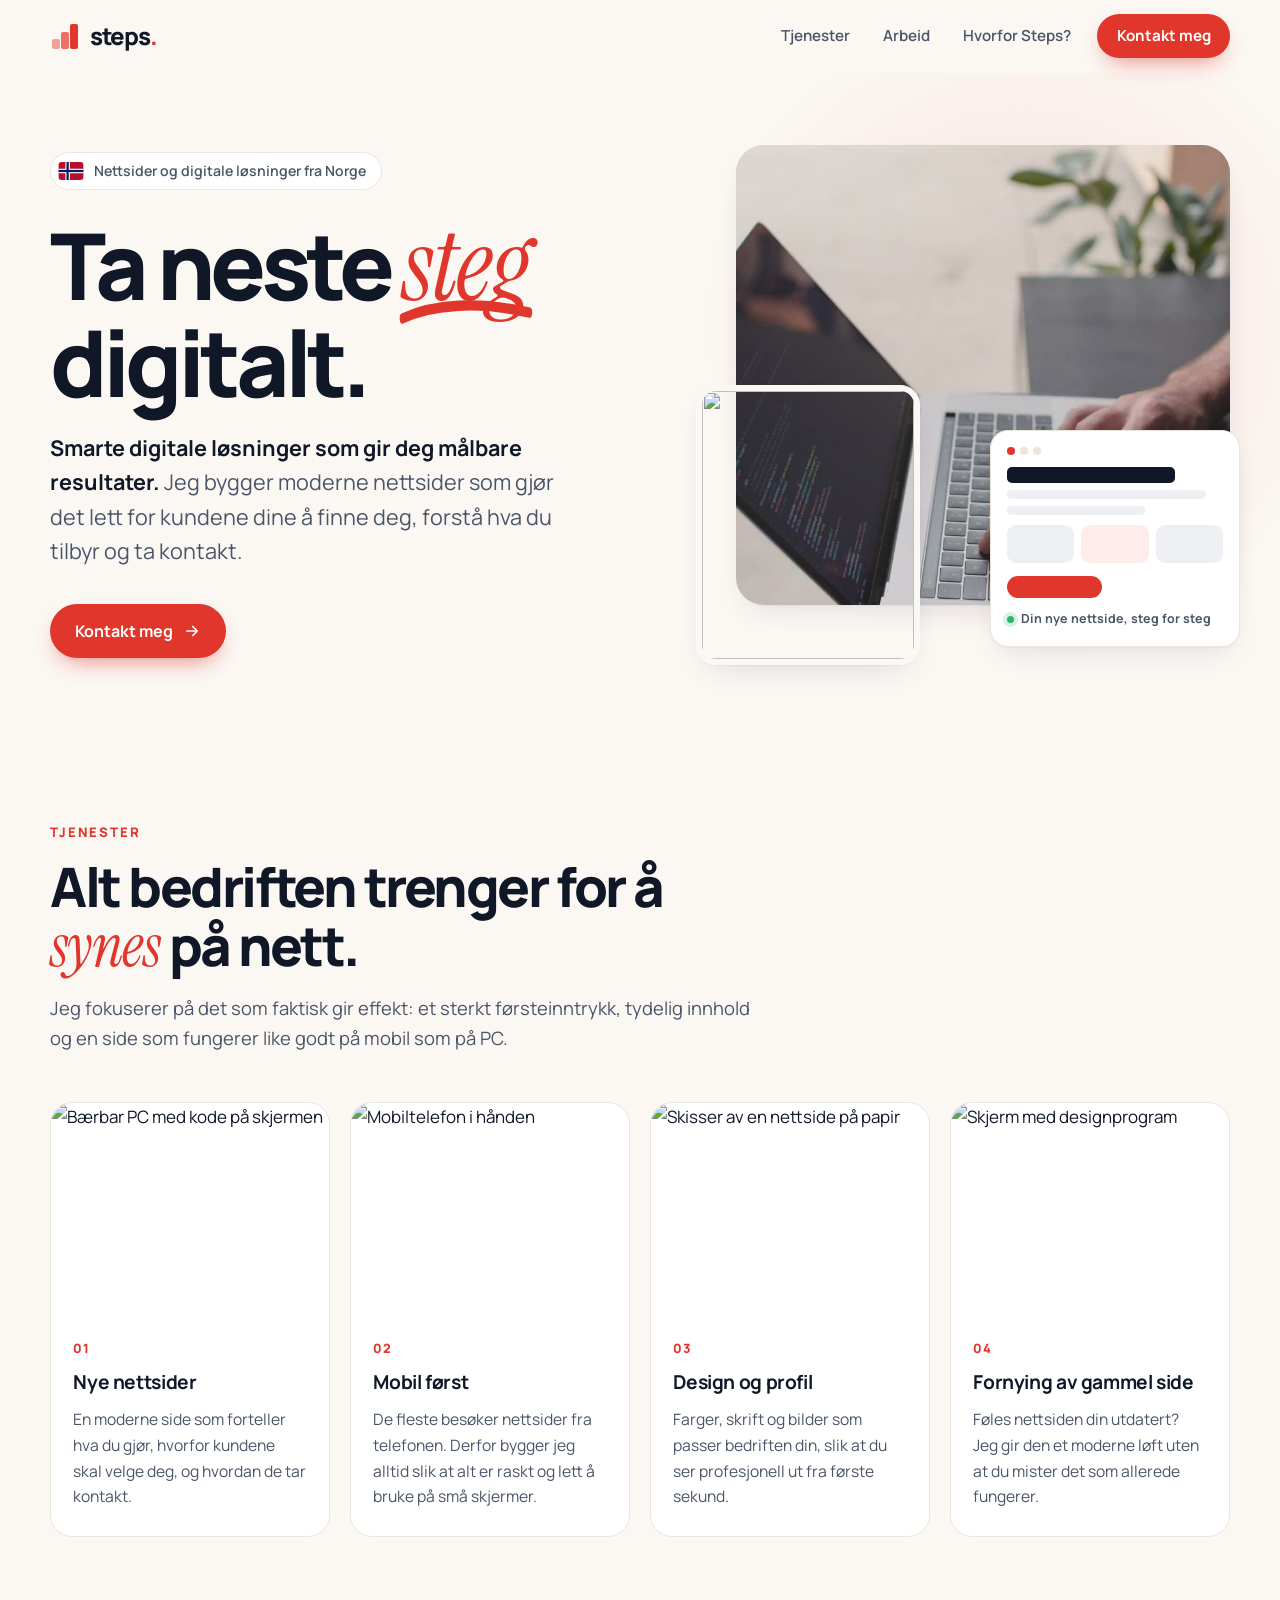
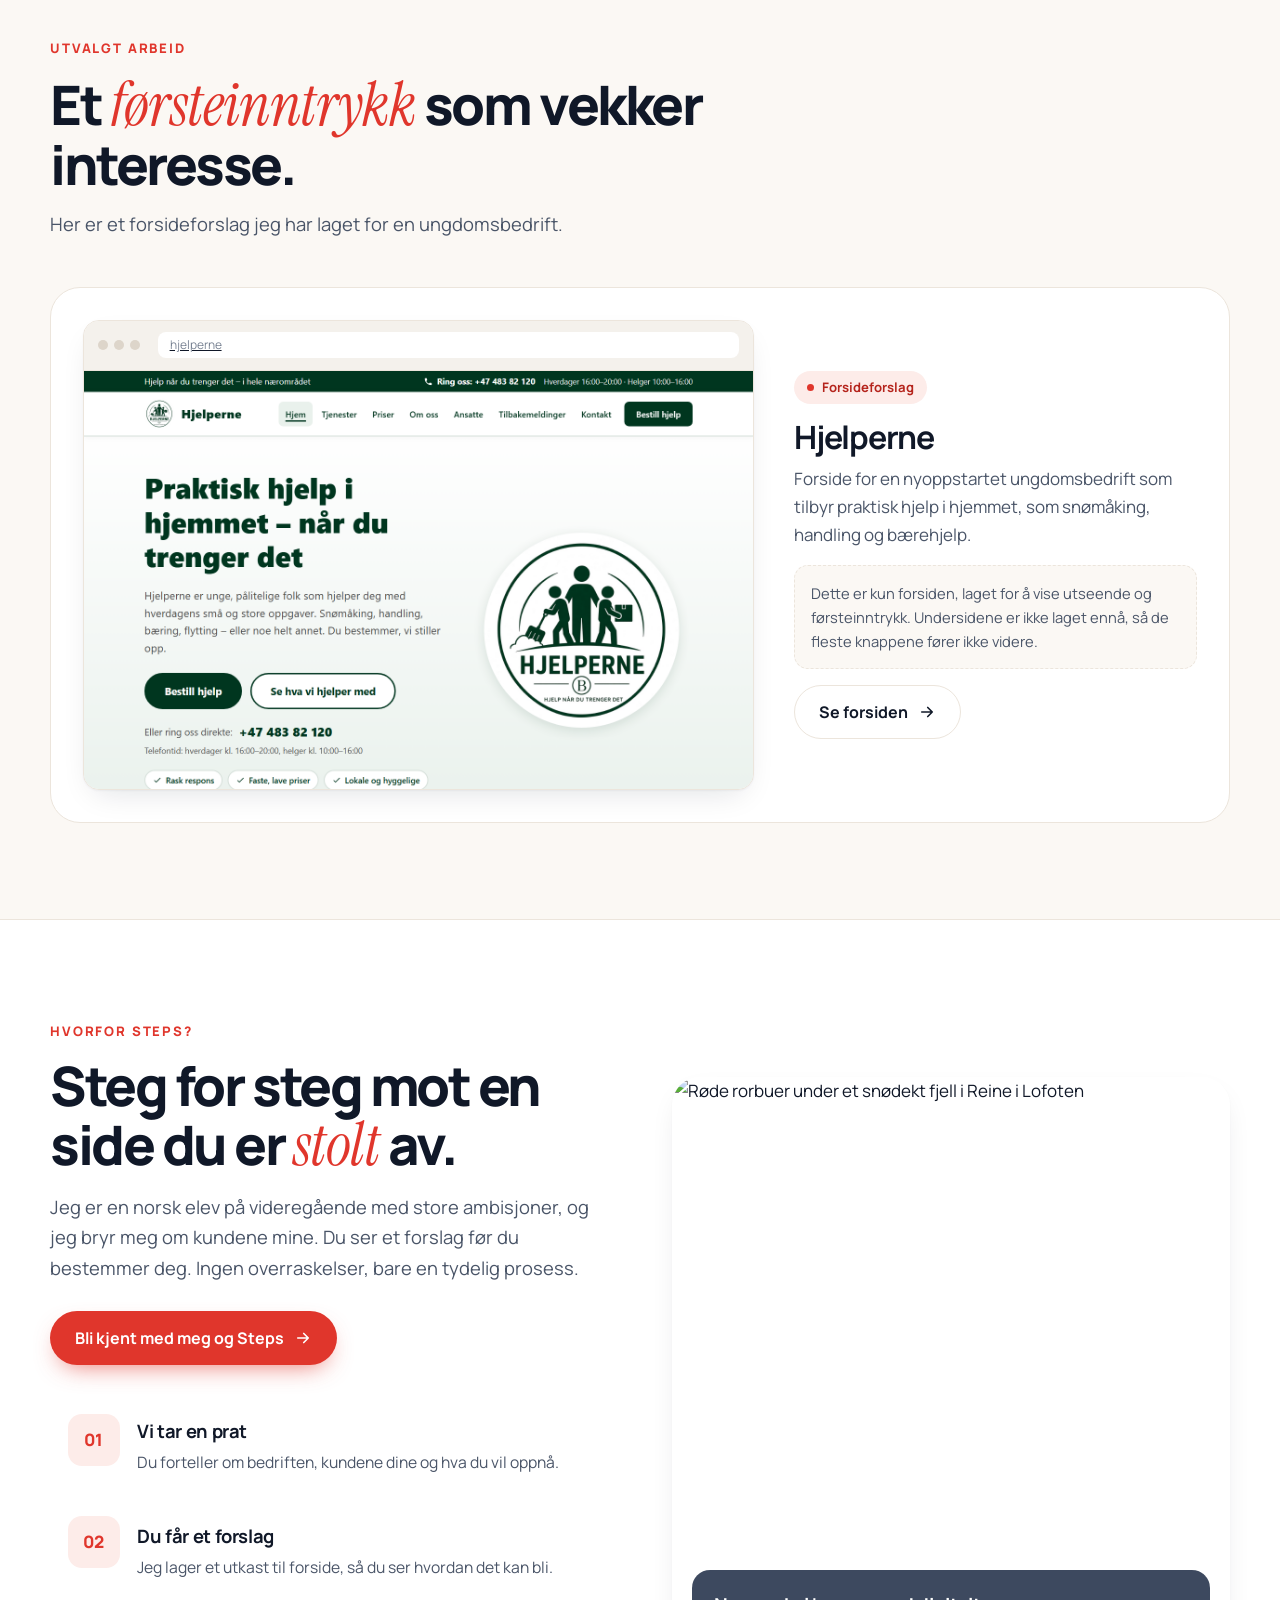
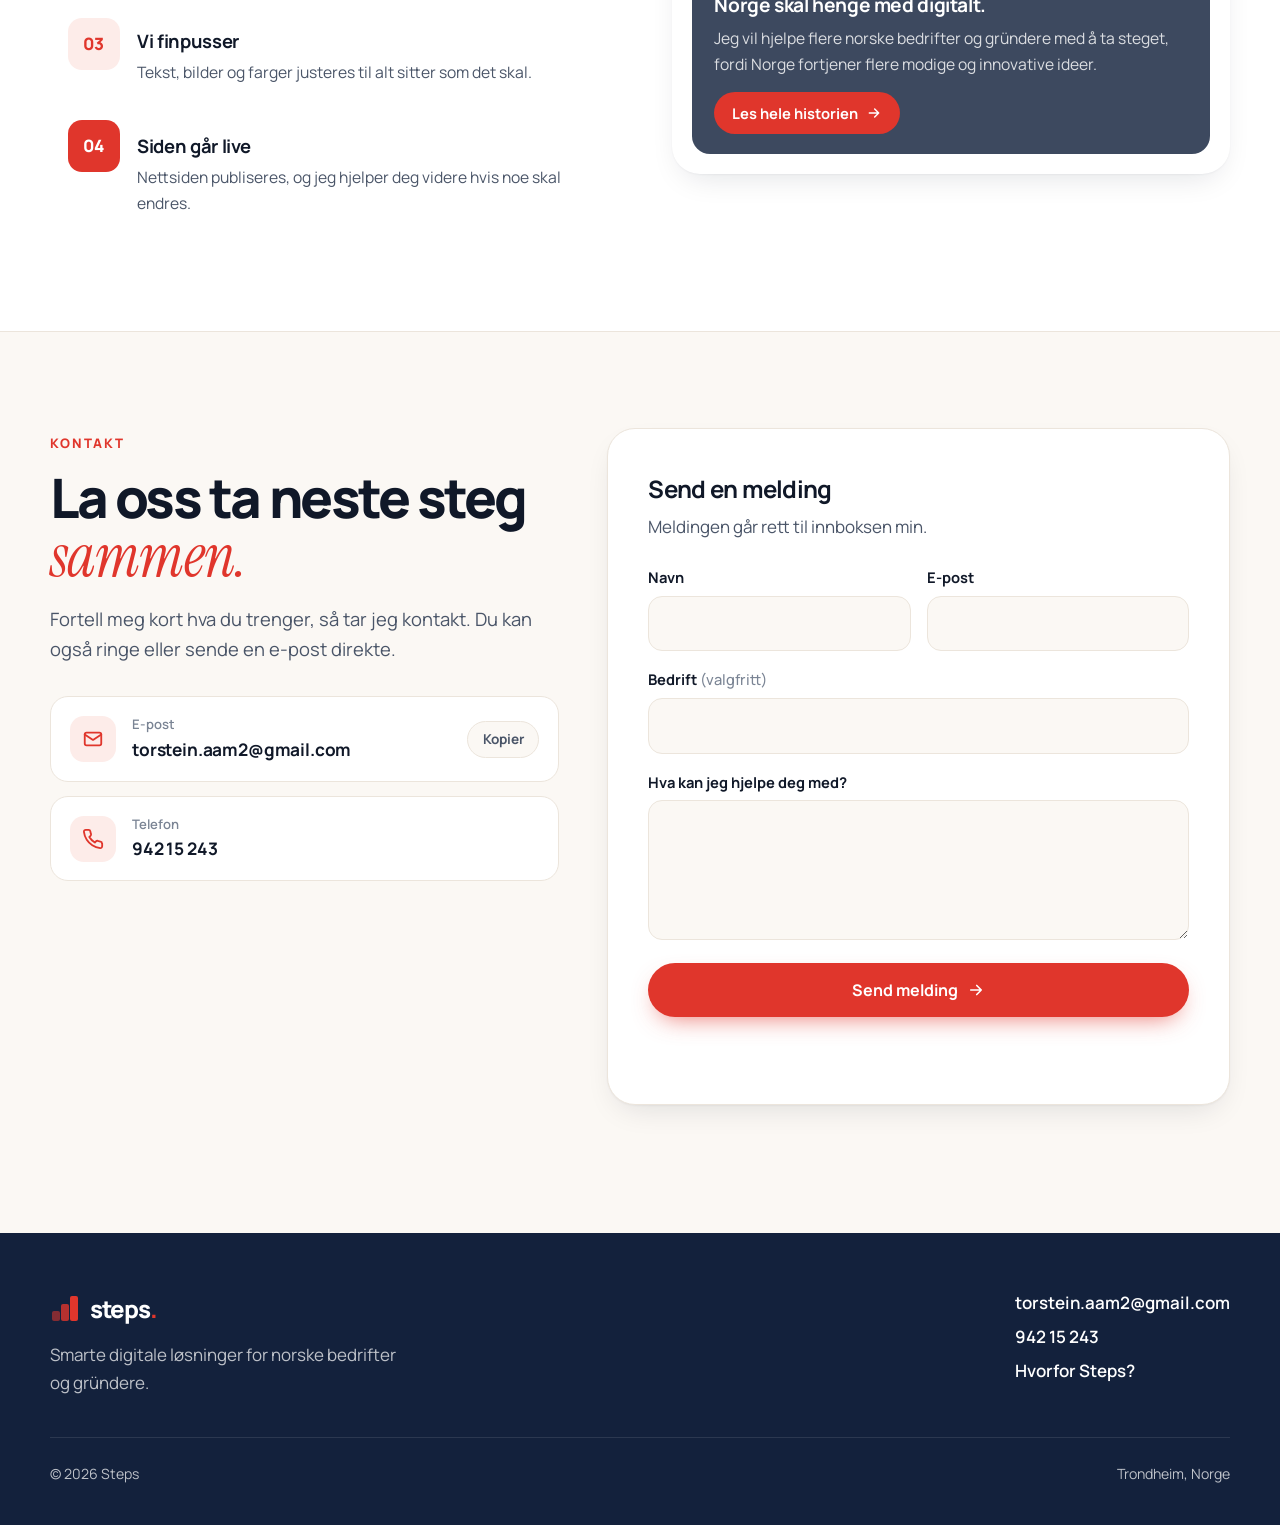
==== index.html @ 63fa8074 "Tydeligere knapp til Hvorfor Steps Co-authored-by: Cursor <cursoragent@cursor.com>" ====
<!DOCTYPE html>
<html lang="nb">
<head>
  <meta charset="UTF-8">
  <meta name="viewport" content="width=device-width, initial-scale=1.0">
  <title>Steps – Digitale løsninger som tar bedriften din videre</title>
  <meta name="description" content="Steps lager moderne, mobilvennlige nettsider for norske bedrifter og gründere. Gjennomtenkte digitale løsninger som gir synlige resultater.">
  <meta name="theme-color" content="#fbf8f4">
  <link rel="icon" href="data:image/svg+xml,%3Csvg xmlns='http://www.w3.org/2000/svg' viewBox='0 0 30 30'%3E%3Crect x='2' y='18' width='8' height='10' rx='2' fill='%23e0362c' opacity='.45'/%3E%3Crect x='11' y='11' width='8' height='17' rx='2' fill='%23e0362c' opacity='.7'/%3E%3Crect x='20' y='3' width='8' height='25' rx='2' fill='%23e0362c'/%3E%3C/svg%3E">
  <link rel="preconnect" href="https://fonts.googleapis.com">
  <link rel="preconnect" href="https://fonts.gstatic.com" crossorigin>
  <link href="https://fonts.googleapis.com/css2?family=Instrument+Serif:ital@0;1&family=Manrope:wght@400;500;600;700;800&display=swap" rel="stylesheet">
  <link rel="stylesheet" href="styles.css">
  <script>document.documentElement.classList.add('js');</script>
</head>
<body>
  <header class="topp">
    <div class="wrap topp-innhold">
      <a class="logo" href="index.html" aria-label="Steps – til forsiden">
        <svg viewBox="0 0 30 30" aria-hidden="true">
          <rect x="2" y="18" width="8" height="10" rx="2" fill="#e0362c" opacity=".45"/>
          <rect x="11" y="11" width="8" height="17" rx="2" fill="#e0362c" opacity=".7"/>
          <rect x="20" y="3" width="8" height="25" rx="2" fill="#e0362c"/>
        </svg>
        <span>steps<span class="punktum">.</span></span>
      </a>
      <nav class="meny" aria-label="Meny">
        <a href="#tjenester">Tjenester</a>
        <a href="#arbeid">Arbeid</a>
        <a href="#hvorfor">Hvorfor Steps?</a>
        <a class="knapp knapp--primar knapp--liten" href="#kontakt">Kontakt meg</a>
      </nav>
    </div>
  </header>

  <main>
    <section class="hero">
      <div class="wrap hero-grid">
        <div>
          <span class="etikett">
            <svg class="flagg" viewBox="0 0 22 16" aria-hidden="true">
              <rect width="22" height="16" fill="#ba0c2f"/>
              <rect x="6" width="4" height="16" fill="#fff"/>
              <rect y="6" width="22" height="4" fill="#fff"/>
              <rect x="7" width="2" height="16" fill="#00205b"/>
              <rect y="7" width="22" height="2" fill="#00205b"/>
            </svg>
            Nettsider og digitale løsninger fra Norge
          </span>
          <h1>Ta neste <span class="understrek"><span class="serif rod">steg</span><svg viewBox="0 0 200 20" preserveAspectRatio="none" aria-hidden="true"><path d="M3 14 C 50 4, 120 2, 197 10"/></svg></span> digitalt.</h1>
          <p class="slagord"><strong>Smarte digitale løsninger som gir deg målbare resultater.</strong> Jeg bygger moderne nettsider som gjør det lett for kundene dine å finne deg, forstå hva du tilbyr og ta kontakt.</p>
          <div class="handlinger">
            <a class="knapp knapp--primar" href="#kontakt">
              Kontakt meg
              <svg viewBox="0 0 24 24" fill="none" stroke="currentColor" stroke-width="2.2" stroke-linecap="round" stroke-linejoin="round" aria-hidden="true"><path d="M5 12h14M13 6l6 6-6 6"/></svg>
            </a>
          </div>
        </div>

        <div class="hero-visuell" aria-hidden="true">
          <div class="hero-video">
            <video autoplay muted loop playsinline preload="metadata" poster="bilder/video-1735.jpg">
              <source src="bilder/video-1735.mp4" type="video/mp4">
            </video>
          </div>
          <div class="hero-bilde">
            <img src="https://images.unsplash.com/photo-1600880292203-757bb62b4baf?auto=format&fit=crop&w=600&q=75" alt="">
          </div>
          <div class="hero-kort">
            <div class="mock-topp"><span></span><span></span><span></span></div>
            <div class="mock-blokk tittel"></div>
            <div class="mock-blokk b1"></div>
            <div class="mock-blokk b2"></div>
            <div class="mock-rad"><div class="mock-blokk"></div><div class="mock-blokk"></div><div class="mock-blokk"></div></div>
            <div class="mock-knapp"></div>
            <p class="mock-tekst">Din nye nettside, steg for steg</p>
          </div>
        </div>
      </div>
    </section>

    <section class="seksjon" id="tjenester">
      <div class="wrap">
        <div class="seksjon-hode vis">
          <span class="overtittel">Tjenester</span>
          <h2>Alt bedriften trenger for å <span class="serif rod">synes</span> på nett.</h2>
          <p class="ingress">Jeg fokuserer på det som faktisk gir effekt: et sterkt førsteinntrykk, tydelig innhold og en side som fungerer like godt på mobil som på PC.</p>
        </div>
        <div class="tjenester">
          <article class="tjeneste vis">
            <div class="tjeneste-bilde"><img src="https://images.unsplash.com/photo-1498050108023-c5249f4df085?auto=format&fit=crop&w=700&q=75" alt="Bærbar PC med kode på skjermen" loading="lazy"></div>
            <div class="tjeneste-tekst">
              <span class="nr">01</span>
              <h3>Nye nettsider</h3>
              <p>En moderne side som forteller hva du gjør, hvorfor kundene skal velge deg, og hvordan de tar kontakt.</p>
            </div>
          </article>
          <article class="tjeneste vis forsink-1">
            <div class="tjeneste-bilde"><img src="https://images.unsplash.com/photo-1512941937669-90a1b58e7e9c?auto=format&fit=crop&w=700&q=75" alt="Mobiltelefon i hånden" loading="lazy"></div>
            <div class="tjeneste-tekst">
              <span class="nr">02</span>
              <h3>Mobil først</h3>
              <p>De fleste besøker nettsider fra telefonen. Derfor bygger jeg alltid slik at alt er raskt og lett å bruke på små skjermer.</p>
            </div>
          </article>
          <article class="tjeneste vis forsink-2">
            <div class="tjeneste-bilde"><img src="https://images.unsplash.com/photo-1581291518857-4e27b48ff24e?auto=format&fit=crop&w=700&q=75" alt="Skisser av en nettside på papir" loading="lazy"></div>
            <div class="tjeneste-tekst">
              <span class="nr">03</span>
              <h3>Design og profil</h3>
              <p>Farger, skrift og bilder som passer bedriften din, slik at du ser profesjonell ut fra første sekund.</p>
            </div>
          </article>
          <article class="tjeneste vis forsink-3">
            <div class="tjeneste-bilde"><img src="https://images.unsplash.com/photo-1559028012-481c04fa702d?auto=format&fit=crop&w=700&q=75" alt="Skjerm med designprogram" loading="lazy"></div>
            <div class="tjeneste-tekst">
              <span class="nr">04</span>
              <h3>Fornying av gammel side</h3>
              <p>Føles nettsiden din utdatert? Jeg gir den et moderne løft uten at du mister det som allerede fungerer.</p>
            </div>
          </article>
        </div>
      </div>
    </section>

    <section class="seksjon" id="arbeid" style="padding-top:0">
      <div class="wrap">
        <div class="seksjon-hode vis">
          <span class="overtittel">Utvalgt arbeid</span>
          <h2>Et <span class="serif rod">førsteinntrykk</span> som vekker interesse.</h2>
          <p class="ingress">Her er et forsideforslag jeg har laget for en ungdomsbedrift.</p>
        </div>
        <article class="prosjekt vis">
          <a class="nettleser" href="https://steps-digital.github.io/hjelperne/" target="_blank" rel="noopener noreferrer" aria-label="Åpne Hjelperne-forsiden i ny fane">
            <div class="nettleser-topp"><span></span><span></span><span></span><div class="adresse">hjelperne</div></div>
            <img src="bilder/hjelperne.png" alt="Skjermbilde av forsiden til Hjelperne" loading="lazy" width="1440" height="900">
          </a>
          <div>
            <span class="status">Forsideforslag</span>
            <h3>Hjelperne</h3>
            <p>Forside for en nyoppstartet ungdomsbedrift som tilbyr praktisk hjelp i hjemmet, som snømåking, handling og bærehjelp.</p>
            <p class="merknad">Dette er kun forsiden, laget for å vise utseende og førsteinntrykk. Undersidene er ikke laget ennå, så de fleste knappene fører ikke videre.</p>
            <a class="knapp knapp--sekundar" href="https://steps-digital.github.io/hjelperne/" target="_blank" rel="noopener noreferrer">
              Se forsiden
              <svg viewBox="0 0 24 24" fill="none" stroke="currentColor" stroke-width="2.2" stroke-linecap="round" stroke-linejoin="round" aria-hidden="true"><path d="M5 12h14M13 6l6 6-6 6"/></svg>
            </a>
          </div>
        </article>
      </div>
    </section>

    <section class="seksjon prosess" id="hvorfor">
      <div class="wrap prosess-grid">
        <div class="vis">
          <span class="overtittel">Hvorfor Steps?</span>
          <h2>Steg for steg mot en side du er <span class="serif rod">stolt</span> av.</h2>
          <p class="ingress">Jeg er en norsk elev på videregående med store ambisjoner, og jeg bryr meg om kundene mine. Du ser et forslag før du bestemmer deg. Ingen overraskelser, bare en tydelig prosess.</p>
          <a class="knapp knapp--primar knapp--hvorfor" href="hvorfor.html">
            Bli kjent med meg og Steps
            <svg viewBox="0 0 24 24" fill="none" stroke="currentColor" stroke-width="2.2" stroke-linecap="round" stroke-linejoin="round" aria-hidden="true"><path d="M5 12h14M13 6l6 6-6 6"/></svg>
          </a>
          <ol class="steg-liste">
            <li class="steg">
              <span class="steg-nr">01</span>
              <div><h3>Vi tar en prat</h3><p>Du forteller om bedriften, kundene dine og hva du vil oppnå.</p></div>
            </li>
            <li class="steg">
              <span class="steg-nr">02</span>
              <div><h3>Du får et forslag</h3><p>Jeg lager et utkast til forside, så du ser hvordan det kan bli.</p></div>
            </li>
            <li class="steg">
              <span class="steg-nr">03</span>
              <div><h3>Vi finpusser</h3><p>Tekst, bilder og farger justeres til alt sitter som det skal.</p></div>
            </li>
            <li class="steg">
              <span class="steg-nr">04</span>
              <div><h3>Siden går live</h3><p>Nettsiden publiseres, og jeg hjelper deg videre hvis noe skal endres.</p></div>
            </li>
          </ol>
        </div>
        <a class="hvorfor-bilde vis forsink-1" href="hvorfor.html">
          <img src="https://images.unsplash.com/photo-1705963035628-26a6a9cde008?auto=format&fit=crop&w=1000&q=75" alt="Røde rorbuer under et snødekt fjell i Reine i Lofoten" loading="lazy">
          <span class="hvorfor-bildetekst">
            <strong>Norge skal henge med digitalt.</strong>
            Jeg vil hjelpe flere norske bedrifter og gründere med å ta steget, fordi Norge fortjener flere modige og innovative ideer.
            <span class="les-mer">Les hele historien <svg viewBox="0 0 24 24" fill="none" stroke="currentColor" stroke-width="2.2" stroke-linecap="round" stroke-linejoin="round" aria-hidden="true"><path d="M5 12h14M13 6l6 6-6 6"/></svg></span>
          </span>
        </a>
      </div>
    </section>

    <section class="seksjon" id="kontakt">
      <div class="wrap kontakt-grid">
        <div class="vis">
          <span class="overtittel">Kontakt</span>
          <h2>La oss ta neste steg <span class="serif rod">sammen.</span></h2>
          <p class="ingress">Fortell meg kort hva du trenger, så tar jeg kontakt. Du kan også ringe eller sende en e-post direkte.</p>
          <div class="kontaktvalg">
            <div class="kontaktvalg-rad">
              <span class="kontaktvalg-ikon"><svg viewBox="0 0 24 24" fill="none" stroke="currentColor" stroke-width="2" stroke-linecap="round" stroke-linejoin="round" aria-hidden="true"><rect x="3" y="5" width="18" height="14" rx="2"/><path d="m3 7 9 6 9-6"/></svg></span>
              <a href="mailto:torstein.aam2@gmail.com?subject=Henvendelse%20fra%20nettsiden" style="text-decoration:none">
                <small>E-post</small>
                <strong>torstein.aam2@gmail.com</strong>
              </a>
              <button class="kopier" type="button" data-kopier="torstein.aam2@gmail.com">Kopier</button>
            </div>
            <a class="kontaktvalg-rad" href="tel:+4794215243">
              <span class="kontaktvalg-ikon"><svg viewBox="0 0 24 24" fill="none" stroke="currentColor" stroke-width="2" stroke-linecap="round" stroke-linejoin="round" aria-hidden="true"><path d="M22 16.9v3a2 2 0 0 1-2.2 2 19.8 19.8 0 0 1-8.6-3.1 19.5 19.5 0 0 1-6-6A19.8 19.8 0 0 1 2.1 4.2 2 2 0 0 1 4.1 2h3a2 2 0 0 1 2 1.7c.1.9.4 1.8.7 2.7a2 2 0 0 1-.5 2.1L8 9.8a16 16 0 0 0 6 6l1.3-1.3a2 2 0 0 1 2.1-.4c.9.3 1.8.6 2.7.7a2 2 0 0 1 1.7 2z"/></svg></span>
              <span>
                <small>Telefon</small>
                <strong>942 15 243</strong>
              </span>
            </a>
          </div>
        </div>

        <form class="skjema vis forsink-1" id="kontaktskjema" action="https://formsubmit.co/torstein.aam2@gmail.com" method="POST">
          <h3>Send en melding</h3>
          <p>Meldingen går rett til innboksen min.</p>
          <input type="hidden" name="_subject" value="Ny henvendelse fra Steps-nettsiden">
          <input type="hidden" name="_template" value="table">
          <input type="hidden" name="_captcha" value="false">
          <input class="skjult" type="text" name="_honey" tabindex="-1" autocomplete="off" aria-hidden="true">
          <div class="felt-rad">
            <div class="felt">
              <label for="navn">Navn</label>
              <input id="navn" name="navn" type="text" autocomplete="name" required>
            </div>
            <div class="felt">
              <label for="epost">E-post</label>
              <input id="epost" name="email" type="email" autocomplete="email" required>
            </div>
          </div>
          <div class="felt">
            <label for="bedrift">Bedrift <span>(valgfritt)</span></label>
            <input id="bedrift" name="bedrift" type="text" autocomplete="organization">
          </div>
          <div class="felt">
            <label for="melding">Hva kan jeg hjelpe deg med?</label>
            <textarea id="melding" name="melding" required></textarea>
          </div>
          <button class="knapp knapp--primar" type="submit">
            Send melding
            <svg viewBox="0 0 24 24" fill="none" stroke="currentColor" stroke-width="2.2" stroke-linecap="round" stroke-linejoin="round" aria-hidden="true"><path d="M5 12h14M13 6l6 6-6 6"/></svg>
          </button>
          <p class="skjema-status" role="status" aria-live="polite"></p>
        </form>
      </div>
    </section>
  </main>

  <footer class="bunn">
    <div class="wrap">
      <div class="bunn-grid">
        <div>
          <a class="logo" href="index.html">
            <svg viewBox="0 0 30 30" aria-hidden="true">
              <rect x="2" y="18" width="8" height="10" rx="2" fill="#e0362c" opacity=".55"/>
              <rect x="11" y="11" width="8" height="17" rx="2" fill="#e0362c" opacity=".8"/>
              <rect x="20" y="3" width="8" height="25" rx="2" fill="#e0362c"/>
            </svg>
            <span>steps<span class="punktum">.</span></span>
          </a>
          <p>Smarte digitale løsninger for norske bedrifter og gründere.</p>
        </div>
        <div class="bunn-lenker">
          <a href="mailto:torstein.aam2@gmail.com">torstein.aam2@gmail.com</a>
          <a href="tel:+4794215243">942 15 243</a>
          <a href="hvorfor.html">Hvorfor Steps?</a>
        </div>
      </div>
      <div class="bunn-nederst">
        <span>&copy; <span data-aar>2026</span> Steps</span>
        <span>Trondheim, Norge</span>
      </div>
    </div>
  </footer>

  <script src="script.js"></script>
</body>
</html>
---- styles.css ----
:root {
  --bg: #fbf8f4;
  --surface: #ffffff;
  --ink: #101828;
  --ink-2: #4a5568;
  --ink-3: #7a8494;
  --line: #ece5dc;
  /* Rorbu-rød: hovedfargen til Steps */
  --accent: #e0362c;
  --accent-dark: #b5241c;
  --accent-soft: #fdece9;
  --navy: #13213c;
  --font: "Manrope", system-ui, -apple-system, "Segoe UI", sans-serif;
  --serif: "Instrument Serif", Georgia, serif;
  --max: 1180px;
  --radius: 22px;
  --shadow: 0 1px 2px rgba(16, 24, 40, 0.04), 0 12px 32px -12px rgba(16, 24, 40, 0.14);
}

* { box-sizing: border-box; }
html { scroll-behavior: smooth; }
body {
  margin: 0;
  font-family: var(--font);
  background: var(--bg);
  color: var(--ink);
  font-size: 1.0625rem;
  line-height: 1.65;
  -webkit-font-smoothing: antialiased;
}
img, video { max-width: 100%; display: block; }
a { color: inherit; }
a:focus-visible, button:focus-visible, input:focus-visible, textarea:focus-visible {
  outline: 3px solid var(--accent);
  outline-offset: 3px;
}
::selection { background: var(--accent); color: #fff; }

.wrap { width: min(100% - 2.5rem, var(--max)); margin-inline: auto; }
.serif { font-family: var(--serif); font-weight: 400; font-style: italic; letter-spacing: -0.01em; }
.rod { color: var(--accent); }

/* Toppmeny */
.topp {
  position: sticky;
  top: 0;
  z-index: 50;
  background: rgba(251, 248, 244, 0.82);
  backdrop-filter: saturate(1.4) blur(14px);
  -webkit-backdrop-filter: saturate(1.4) blur(14px);
  border-bottom: 1px solid transparent;
  transition: border-color 0.3s, box-shadow 0.3s;
}
.topp.rullet { border-bottom-color: var(--line); }
.topp-innhold {
  display: flex;
  align-items: center;
  justify-content: space-between;
  gap: 1rem;
  min-height: 4.5rem;
}
.logo {
  display: inline-flex;
  align-items: center;
  gap: 0.6rem;
  text-decoration: none;
  font-weight: 800;
  font-size: 1.5rem;
  letter-spacing: -0.045em;
}
.logo svg { width: 30px; height: 30px; flex: none; }
.logo .punktum { color: var(--accent); }
.meny { display: flex; align-items: center; gap: 0.25rem; }
.meny a:not(.knapp) {
  text-decoration: none;
  color: var(--ink-2);
  font-weight: 600;
  font-size: 0.95rem;
  padding: 0.55rem 0.9rem;
  border-radius: 999px;
  transition: color 0.2s, background 0.2s;
}
.meny a:not(.knapp):hover, .meny a[aria-current="page"] { color: var(--ink); background: rgba(16, 24, 40, 0.05); }
.meny .knapp { margin-left: 0.5rem; }

/* Knapper */
.knapp {
  display: inline-flex;
  align-items: center;
  justify-content: center;
  gap: 0.6rem;
  min-height: 3.1rem;
  padding: 0.8rem 1.5rem;
  border-radius: 999px;
  border: 1.5px solid transparent;
  font: inherit;
  font-weight: 700;
  font-size: 1rem;
  text-decoration: none;
  cursor: pointer;
  transition: transform 0.2s, background 0.2s, border-color 0.2s, box-shadow 0.2s, color 0.2s;
}
.knapp:hover { transform: translateY(-2px); }
.knapp svg { width: 18px; height: 18px; flex: none; transition: transform 0.2s; }
.knapp:hover svg { transform: translateX(3px); }
.knapp--primar {
  background: var(--accent);
  color: #fff;
  box-shadow: 0 10px 24px -10px rgba(224, 54, 44, 0.7);
}
.knapp--primar:hover { background: var(--accent-dark); }
.knapp--sekundar { background: var(--surface); color: var(--ink); border-color: var(--line); }
.knapp--sekundar:hover { border-color: var(--ink); }
.knapp--liten { min-height: 2.6rem; padding: 0.55rem 1.15rem; font-size: 0.95rem; }

/* Hero */
.hero { position: relative; padding: 4.5rem 0 3.5rem; overflow: hidden; }
.hero::before {
  content: "";
  position: absolute;
  inset: -20% -10% auto auto;
  width: 60vw;
  height: 60vw;
  max-width: 820px;
  max-height: 820px;
  background: radial-gradient(circle, rgba(224, 54, 44, 0.12), transparent 62%);
  pointer-events: none;
}
.hero-grid {
  position: relative;
  display: grid;
  grid-template-columns: 1.05fr 0.95fr;
  gap: 3.5rem;
  align-items: center;
}
.etikett {
  display: inline-flex;
  align-items: center;
  gap: 0.6rem;
  padding: 0.4rem 0.95rem 0.4rem 0.45rem;
  border-radius: 999px;
  background: var(--surface);
  border: 1px solid var(--line);
  font-size: 0.88rem;
  font-weight: 600;
  color: var(--ink-2);
  margin-bottom: 1.6rem;
}
.flagg {
  width: 26px;
  height: 18px;
  border-radius: 4px;
  overflow: hidden;
  flex: none;
}
h1 {
  font-size: clamp(3rem, 7.2vw, 5.9rem);
  line-height: 0.98;
  letter-spacing: -0.055em;
  font-weight: 800;
  margin: 0 0 1.5rem;
}
h1 .serif { font-size: 1.12em; letter-spacing: -0.02em; }
.understrek { position: relative; display: inline-block; white-space: nowrap; }
.understrek svg {
  position: absolute;
  left: -2%;
  bottom: -0.12em;
  width: 104%;
  height: 0.32em;
  overflow: visible;
}
.understrek path {
  fill: none;
  stroke: var(--accent);
  stroke-width: 7;
  stroke-linecap: round;
  stroke-dasharray: 420;
  stroke-dashoffset: 420;
  animation: tegn 1.1s 0.5s cubic-bezier(0.65, 0, 0.35, 1) forwards;
}
@keyframes tegn { to { stroke-dashoffset: 0; } }
.slagord {
  font-size: clamp(1.15rem, 1.8vw, 1.35rem);
  color: var(--ink-2);
  max-width: 33rem;
  margin: 0 0 2.2rem;
  line-height: 1.6;
}
.slagord strong { color: var(--ink); font-weight: 700; }
.handlinger { display: flex; flex-wrap: wrap; gap: 0.85rem; align-items: center; }
.hero-visuell { position: relative; min-height: 520px; }
.hero-video {
  position: absolute;
  inset: 0 0 60px 40px;
  border-radius: 28px;
  overflow: hidden;
  box-shadow: var(--shadow);
  background: #ddd;
}
.hero-video video { width: 100%; height: 100%; object-fit: cover; }
.hero-bilde {
  position: absolute;
  left: 0;
  bottom: 0;
  width: 42%;
  aspect-ratio: 4 / 5;
  border-radius: 20px;
  overflow: hidden;
  border: 6px solid var(--bg);
  box-shadow: var(--shadow);
  animation: svev 7s ease-in-out infinite;
}
.hero-bilde img { width: 100%; height: 100%; object-fit: cover; }
.hero-kort {
  position: absolute;
  right: -10px;
  bottom: 18px;
  width: 250px;
  background: var(--surface);
  border-radius: 18px;
  padding: 1rem;
  box-shadow: var(--shadow);
  border: 1px solid var(--line);
  animation: svev 7s 1.5s ease-in-out infinite;
}
@keyframes svev { 0%, 100% { transform: translateY(0); } 50% { transform: translateY(-10px); } }

/* Animert nettlesermockup som bygger en side */
.mock-topp { display: flex; gap: 5px; margin-bottom: 0.75rem; }
.mock-topp span { width: 8px; height: 8px; border-radius: 50%; background: var(--line); }
.mock-topp span:first-child { background: var(--accent); }
.mock-blokk { height: 9px; border-radius: 5px; background: #eef0f3; margin-bottom: 7px; transform-origin: left; animation: bygg 4.8s ease-in-out infinite; }
.mock-blokk.tittel { height: 16px; width: 78%; background: var(--ink); }
.mock-blokk.b1 { width: 92%; animation-delay: 0.25s; }
.mock-blokk.b2 { width: 64%; animation-delay: 0.5s; }
.mock-rad { display: flex; gap: 7px; margin-top: 10px; }
.mock-rad .mock-blokk { height: 38px; flex: 1; border-radius: 9px; animation-delay: 0.8s; }
.mock-rad .mock-blokk:nth-child(2) { animation-delay: 1s; background: var(--accent-soft); }
.mock-rad .mock-blokk:nth-child(3) { animation-delay: 1.2s; }
.mock-knapp { margin-top: 6px; height: 22px; width: 44%; border-radius: 999px; background: var(--accent); transform-origin: left; animation: bygg 4.8s 1.4s ease-in-out infinite; }
.mock-tekst { margin: 0.7rem 0 0; font-size: 0.78rem; font-weight: 700; color: var(--ink-2); display: flex; align-items: center; gap: 0.45rem; }
.mock-tekst::before { content: ""; width: 7px; height: 7px; border-radius: 50%; background: #2fb36d; box-shadow: 0 0 0 4px rgba(47, 179, 109, 0.18); }
@keyframes bygg {
  0% { transform: scaleX(0); opacity: 0; }
  14%, 82% { transform: scaleX(1); opacity: 1; }
  100% { transform: scaleX(1); opacity: 0; }
}

/* Seksjoner */
.seksjon { padding: 6rem 0; }
.seksjon-hode { max-width: 44rem; margin-bottom: 3rem; }
.overtittel {
  display: inline-block;
  font-size: 0.82rem;
  font-weight: 800;
  letter-spacing: 0.14em;
  text-transform: uppercase;
  color: var(--accent);
  margin-bottom: 0.9rem;
}
h2 {
  font-size: clamp(2.1rem, 4.4vw, 3.4rem);
  line-height: 1.04;
  letter-spacing: -0.045em;
  font-weight: 800;
  margin: 0 0 1rem;
}
h2 .serif { font-size: 1.1em; }
.ingress { font-size: 1.15rem; color: var(--ink-2); margin: 0; }

/* Tjenester */
.tjenester { display: grid; grid-template-columns: repeat(4, 1fr); gap: 1.25rem; }
.tjeneste {
  background: var(--surface);
  border: 1px solid var(--line);
  border-radius: var(--radius);
  overflow: hidden;
  display: flex;
  flex-direction: column;
  transition: transform 0.3s, box-shadow 0.3s;
}
.tjeneste:hover { transform: translateY(-6px); box-shadow: var(--shadow); }
.tjeneste-bilde { aspect-ratio: 4 / 3; overflow: hidden; }
.tjeneste-bilde img { width: 100%; height: 100%; object-fit: cover; transition: transform 0.6s; }
.tjeneste:hover .tjeneste-bilde img { transform: scale(1.06); }
.tjeneste-tekst { padding: 1.4rem 1.4rem 1.6rem; }
.tjeneste .nr { font-size: 0.8rem; font-weight: 800; color: var(--accent); letter-spacing: 0.08em; }
.tjeneste h3 { font-size: 1.2rem; letter-spacing: -0.02em; margin: 0.35rem 0 0.5rem; }
.tjeneste p { margin: 0; color: var(--ink-2); font-size: 0.98rem; }

/* Steg for steg */
.prosess { background: var(--surface); border-block: 1px solid var(--line); }
.prosess-grid { display: grid; grid-template-columns: 1fr 1fr; gap: 4rem; align-items: center; }
.steg-liste { list-style: none; margin: 2rem 0 0; padding: 0; display: grid; gap: 0.5rem; }
.steg {
  display: grid;
  grid-template-columns: 3.25rem 1fr;
  gap: 1.1rem;
  padding: 1.1rem;
  border-radius: 18px;
  transition: background 0.25s;
}
.steg:hover { background: var(--bg); }
.steg-nr {
  width: 3.25rem;
  height: 3.25rem;
  border-radius: 14px;
  display: grid;
  place-items: center;
  font-weight: 800;
  color: var(--accent);
  background: var(--accent-soft);
}
.steg:nth-child(2) .steg-nr { transform: translateY(-3px); }
.steg:nth-child(3) .steg-nr { transform: translateY(-6px); }
.steg:nth-child(4) .steg-nr { transform: translateY(-9px); background: var(--accent); color: #fff; }
.steg h3 { margin: 0.1rem 0 0.25rem; font-size: 1.15rem; letter-spacing: -0.02em; }
.steg p { margin: 0; color: var(--ink-2); font-size: 0.98rem; }
.knapp--hvorfor { margin-top: 1.75rem; }
.hvorfor-bilde {
  position: relative;
  display: block;
  margin: 0;
  border-radius: 28px;
  overflow: hidden;
  box-shadow: var(--shadow);
  aspect-ratio: 4 / 5;
  text-decoration: none;
  transition: transform 0.3s, box-shadow 0.3s;
}
.hvorfor-bilde:hover { transform: translateY(-6px); box-shadow: 0 24px 48px -18px rgba(16, 24, 40, 0.35); }
.hvorfor-bilde img { width: 100%; height: 100%; object-fit: cover; transition: transform 0.8s; }
.hvorfor-bilde:hover img { transform: scale(1.05); }
.hvorfor-bildetekst {
  display: block;
  position: absolute;
  left: 1.25rem;
  right: 1.25rem;
  bottom: 1.25rem;
  padding: 1.25rem 1.4rem;
  border-radius: 18px;
  background: rgba(19, 33, 60, 0.82);
  backdrop-filter: blur(10px);
  -webkit-backdrop-filter: blur(10px);
  color: rgba(255, 255, 255, 0.82);
  font-size: 0.98rem;
}
.hvorfor-bildetekst strong { display: block; color: #fff; font-size: 1.2rem; letter-spacing: -0.02em; margin-bottom: 0.3rem; }
.les-mer {
  display: inline-flex;
  align-items: center;
  gap: 0.5rem;
  margin-top: 0.9rem;
  padding: 0.55rem 1.1rem;
  border-radius: 999px;
  background: var(--accent);
  color: #fff;
  font-weight: 700;
  font-size: 0.92rem;
}
.les-mer svg { width: 16px; height: 16px; transition: transform 0.2s; }
.hvorfor-bilde:hover .les-mer svg { transform: translateX(4px); }

/* Arbeid */
.prosjekt {
  display: grid;
  grid-template-columns: 1.25fr 0.75fr;
  gap: 2.5rem;
  align-items: center;
  background: var(--surface);
  border: 1px solid var(--line);
  border-radius: 30px;
  padding: 2rem;
}
.nettleser { border-radius: 16px; overflow: hidden; border: 1px solid var(--line); box-shadow: var(--shadow); background: #fff; }
.nettleser-topp { display: flex; align-items: center; gap: 6px; padding: 0.7rem 0.9rem; background: #f4f1ec; border-bottom: 1px solid var(--line); }
.nettleser-topp span { width: 10px; height: 10px; border-radius: 50%; background: #ddd5ca; }
.nettleser-topp .adresse { margin-left: 0.75rem; flex: 1; height: auto; width: auto; border-radius: 8px; background: #fff; font-size: 0.75rem; color: var(--ink-3); padding: 0.2rem 0.7rem; }
.nettleser img { width: 100%; height: auto; }
.status {
  display: inline-flex;
  align-items: center;
  gap: 0.5rem;
  font-size: 0.82rem;
  font-weight: 700;
  color: var(--accent-dark);
  background: var(--accent-soft);
  padding: 0.35rem 0.8rem;
  border-radius: 999px;
}
.status::before { content: ""; width: 7px; height: 7px; border-radius: 50%; background: var(--accent); animation: puls 1.8s infinite; }
@keyframes puls { 0% { box-shadow: 0 0 0 0 rgba(224, 54, 44, 0.5); } 100% { box-shadow: 0 0 0 9px rgba(224, 54, 44, 0); } }
.prosjekt h3 { font-size: 2rem; letter-spacing: -0.04em; margin: 1rem 0 0.6rem; line-height: 1.1; }
.prosjekt p { color: var(--ink-2); margin: 0 0 1rem; }
.merknad { font-size: 0.92rem; padding: 0.9rem 1rem; border-radius: 14px; background: var(--bg); border: 1px dashed var(--line); }

/* Kontakt */
.kontakt-grid { display: grid; grid-template-columns: 0.9fr 1.1fr; gap: 3rem; align-items: start; }
.kontaktvalg { display: grid; gap: 0.85rem; margin-top: 2rem; }
.kontaktvalg-rad {
  display: flex;
  align-items: center;
  gap: 1rem;
  padding: 1.05rem 1.2rem;
  background: var(--surface);
  border: 1px solid var(--line);
  border-radius: 18px;
  text-decoration: none;
  transition: border-color 0.2s, transform 0.2s;
}
a.kontaktvalg-rad:hover { border-color: var(--accent); transform: translateX(4px); }
.kontaktvalg-ikon {
  width: 46px;
  height: 46px;
  border-radius: 14px;
  background: var(--accent-soft);
  color: var(--accent);
  display: grid;
  place-items: center;
  flex: none;
}
.kontaktvalg-ikon svg { width: 22px; height: 22px; }
.kontaktvalg-rad small { display: block; color: var(--ink-3); font-size: 0.82rem; font-weight: 600; }
.kontaktvalg-rad strong { font-size: 1.08rem; letter-spacing: -0.01em; word-break: break-all; }
.kopier {
  margin-left: auto;
  border: 1px solid var(--line);
  background: var(--bg);
  border-radius: 999px;
  padding: 0.4rem 0.9rem;
  font: inherit;
  font-size: 0.85rem;
  font-weight: 700;
  cursor: pointer;
  color: var(--ink-2);
  flex: none;
}
.kopier:hover { border-color: var(--ink); color: var(--ink); }

.skjema {
  background: var(--surface);
  border: 1px solid var(--line);
  border-radius: 28px;
  padding: clamp(1.5rem, 4vw, 2.5rem);
  box-shadow: var(--shadow);
}
.skjema h3 { margin: 0 0 0.3rem; font-size: 1.5rem; letter-spacing: -0.03em; }
.skjema > p { margin: 0 0 1.5rem; color: var(--ink-2); }
.felt-rad { display: grid; grid-template-columns: 1fr 1fr; gap: 1rem; }
.felt { display: grid; gap: 0.4rem; margin-bottom: 1rem; }
.felt label { font-weight: 700; font-size: 0.92rem; }
.felt label span { color: var(--ink-3); font-weight: 500; }
.felt input, .felt textarea {
  font: inherit;
  font-size: 1rem;
  color: var(--ink);
  background: var(--bg);
  border: 1.5px solid var(--line);
  border-radius: 14px;
  padding: 0.85rem 1rem;
  transition: border-color 0.2s, background 0.2s;
}
.felt input:focus, .felt textarea:focus { outline: none; border-color: var(--accent); background: #fff; }
.felt textarea { min-height: 140px; resize: vertical; }
.skjult { position: absolute; left: -9999px; }
.skjema .knapp { width: 100%; margin-top: 0.4rem; }
.skjema .knapp[disabled] { opacity: 0.65; cursor: wait; transform: none; }
.skjema-status { margin: 1rem 0 0; font-weight: 600; font-size: 0.95rem; min-height: 1.5em; }
.skjema-status.ok { color: #1f8a52; }
.skjema-status.feil { color: var(--accent-dark); }

/* Bunn */
.bunn { background: var(--navy); color: rgba(255, 255, 255, 0.72); padding: 3.5rem 0 2.5rem; margin-top: 2rem; }
.bunn-grid { display: flex; flex-wrap: wrap; justify-content: space-between; gap: 2rem; align-items: flex-start; }
.bunn .logo { color: #fff; }
.bunn p { margin: 0.6rem 0 0; max-width: 22rem; }
.bunn-lenker { display: grid; gap: 0.4rem; }
.bunn-lenker a { color: #fff; text-decoration: none; font-weight: 600; }
.bunn-lenker a:hover { color: #ff8a7f; }
.bunn-nederst { margin-top: 2.5rem; padding-top: 1.5rem; border-top: 1px solid rgba(255, 255, 255, 0.1); font-size: 0.88rem; display: flex; flex-wrap: wrap; justify-content: space-between; gap: 0.5rem; }

/* Hvorfor-siden */
.side-hero { padding: 4rem 0 2.5rem; }
.side-hero h1 { font-size: clamp(2.8rem, 6.5vw, 5.2rem); max-width: 14ch; }
.banner { border-radius: 32px; overflow: hidden; aspect-ratio: 21 / 8; box-shadow: var(--shadow); }
.banner img { width: 100%; height: 100%; object-fit: cover; }
.bildetekst-liten { font-size: 0.85rem; color: var(--ink-3); margin: 0.75rem 0 0; }
.grunner { display: grid; grid-template-columns: repeat(2, 1fr); gap: 1.25rem; }
.grunn {
  background: var(--surface);
  border: 1px solid var(--line);
  border-radius: var(--radius);
  padding: 2rem;
  transition: transform 0.3s, box-shadow 0.3s;
}
.grunn:hover { transform: translateY(-4px); box-shadow: var(--shadow); }
.grunn .nr { font-family: var(--serif); font-style: italic; font-size: 2.6rem; line-height: 1; color: var(--accent); }
.grunn h3 { font-size: 1.35rem; letter-spacing: -0.03em; margin: 0.8rem 0 0.5rem; }
.grunn p { margin: 0; color: var(--ink-2); }
.delt { display: grid; grid-template-columns: 1fr 1fr; gap: 4rem; align-items: center; }
.delt-bilder { display: grid; grid-template-columns: 1.2fr 0.8fr; gap: 1rem; }
.delt-bilder img { width: 100%; height: 100%; object-fit: cover; border-radius: 22px; box-shadow: var(--shadow); }
.delt-bilder img:first-child { grid-row: span 2; aspect-ratio: 3 / 4; }
.delt-bilder img:not(:first-child) { aspect-ratio: 1; }
.delt p { color: var(--ink-2); font-size: 1.08rem; }
.sitat {
  font-family: var(--serif);
  font-style: italic;
  font-size: clamp(1.8rem, 3.6vw, 2.8rem);
  line-height: 1.2;
  letter-spacing: -0.015em;
  max-width: 24ch;
  margin: 0 auto;
  text-align: center;
}
.sitat-kilde { text-align: center; margin-top: 1.2rem; font-weight: 700; color: var(--ink-2); }
.cta {
  text-align: center;
  background: var(--accent);
  color: #fff;
  border-radius: 32px;
  padding: clamp(2.5rem, 6vw, 4.5rem) 1.5rem;
  position: relative;
  overflow: hidden;
}
.cta::after {
  content: "";
  position: absolute;
  right: 2.5rem;
  bottom: 0;
  width: 170px;
  height: 170px;
  background:
    linear-gradient(rgba(255,255,255,0.13), rgba(255,255,255,0.13)) 0 100% / 28% 35% no-repeat,
    linear-gradient(rgba(255,255,255,0.13), rgba(255,255,255,0.13)) 50% 100% / 28% 65% no-repeat,
    linear-gradient(rgba(255,255,255,0.13), rgba(255,255,255,0.13)) 100% 100% / 28% 100% no-repeat;
}
@media (max-width: 720px) { .cta::after { display: none; } }
.cta h2 { color: #fff; }
.cta p { color: rgba(255, 255, 255, 0.85); max-width: 32rem; margin: 0 auto 2rem; font-size: 1.1rem; }
.cta .handlinger { justify-content: center; position: relative; z-index: 1; }
.cta .knapp--primar { background: #fff; color: var(--accent-dark); box-shadow: none; }
.cta .knapp--primar:hover { background: var(--navy); color: #fff; }
.cta .knapp--sekundar { background: transparent; color: #fff; border-color: rgba(255, 255, 255, 0.5); }
.cta .knapp--sekundar:hover { border-color: #fff; }

/* Animasjon når elementer kommer til syne */
.js .vis { opacity: 0; transform: translateY(28px); transition: opacity 0.8s ease, transform 0.8s cubic-bezier(0.2, 0.7, 0.2, 1); }
.js .vis.synlig { opacity: 1; transform: none; }
.js .vis.forsink-1 { transition-delay: 0.1s; }
.js .vis.forsink-2 { transition-delay: 0.2s; }
.js .vis.forsink-3 { transition-delay: 0.3s; }

@media (max-width: 1000px) {
  .hero-grid, .prosess-grid, .kontakt-grid, .delt { grid-template-columns: 1fr; gap: 2.5rem; }
  .hero-visuell { min-height: 440px; }
  .tjenester { grid-template-columns: repeat(2, 1fr); }
  .prosjekt { grid-template-columns: 1fr; }
  .hvorfor-bilde { aspect-ratio: 4 / 3; }
}
@media (max-width: 720px) {
  .meny a:not(.knapp):not(.behold) { display: none; }
  .seksjon { padding: 4.5rem 0; }
  .hero { padding-top: 2.5rem; }
  .hero-visuell { min-height: 380px; }
  .hero-video { inset: 0 0 50px 20px; }
  .hero-kort { width: 210px; right: 0; }
  .tjenester, .grunner, .felt-rad { grid-template-columns: 1fr; }
  .banner { aspect-ratio: 4 / 3; }
  .kopier { display: none; }
}
@media (prefers-reduced-motion: reduce) {
  *, *::before, *::after { animation: none !important; transition: none !important; scroll-behavior: auto !important; }
  .understrek path { stroke-dashoffset: 0; }
  .js .vis { opacity: 1; transform: none; }
}
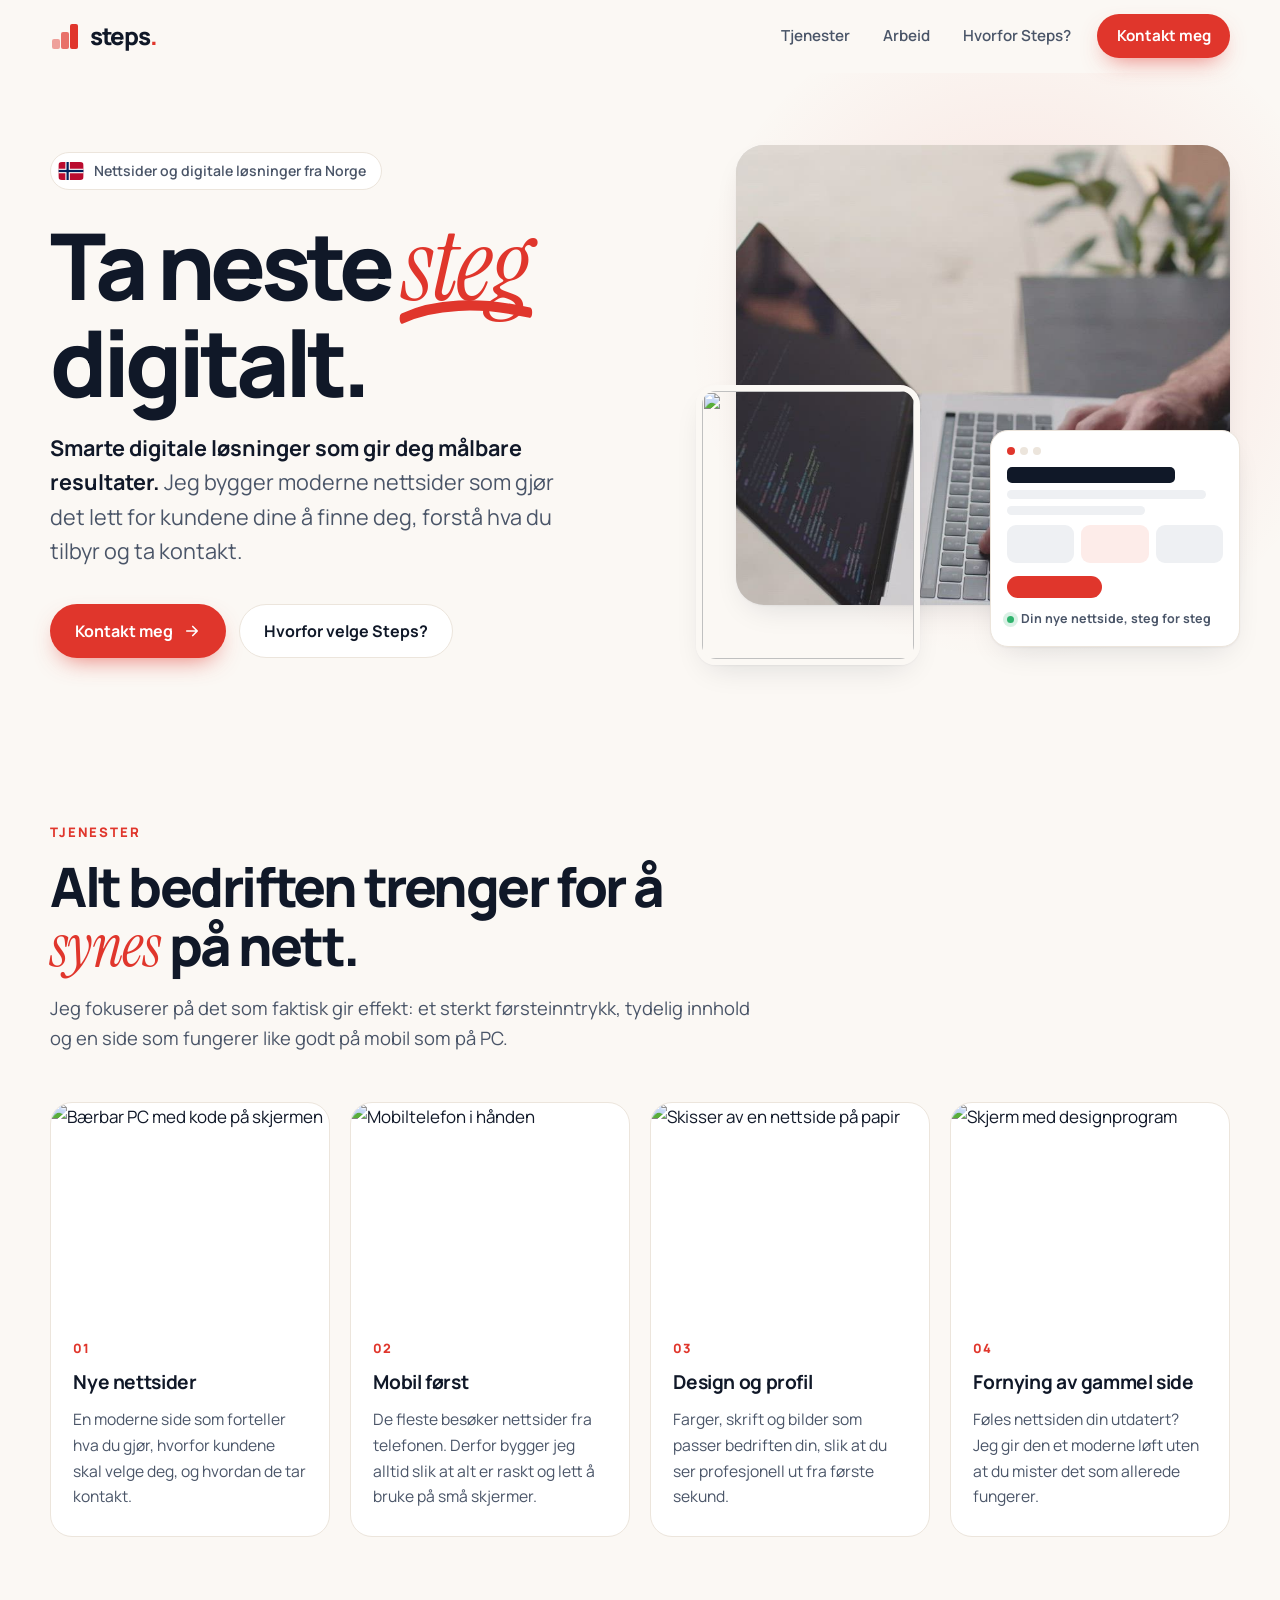
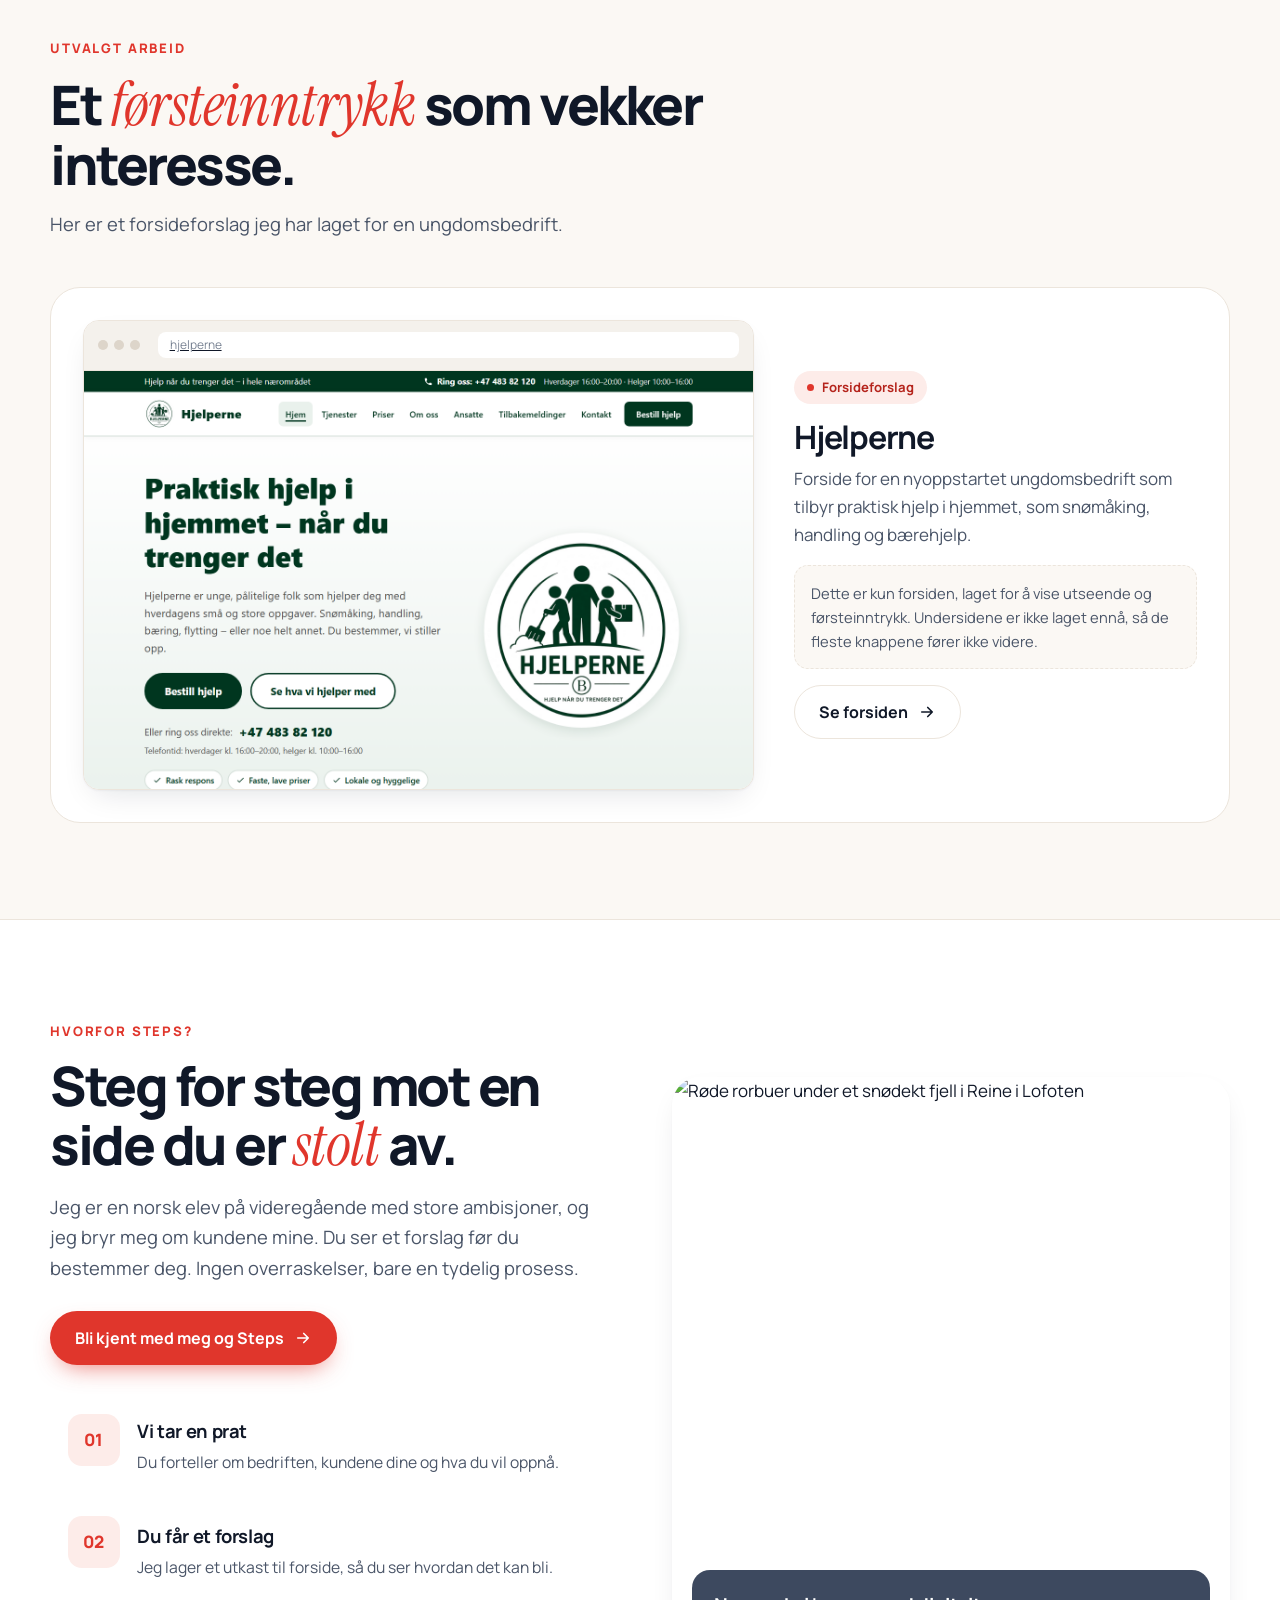
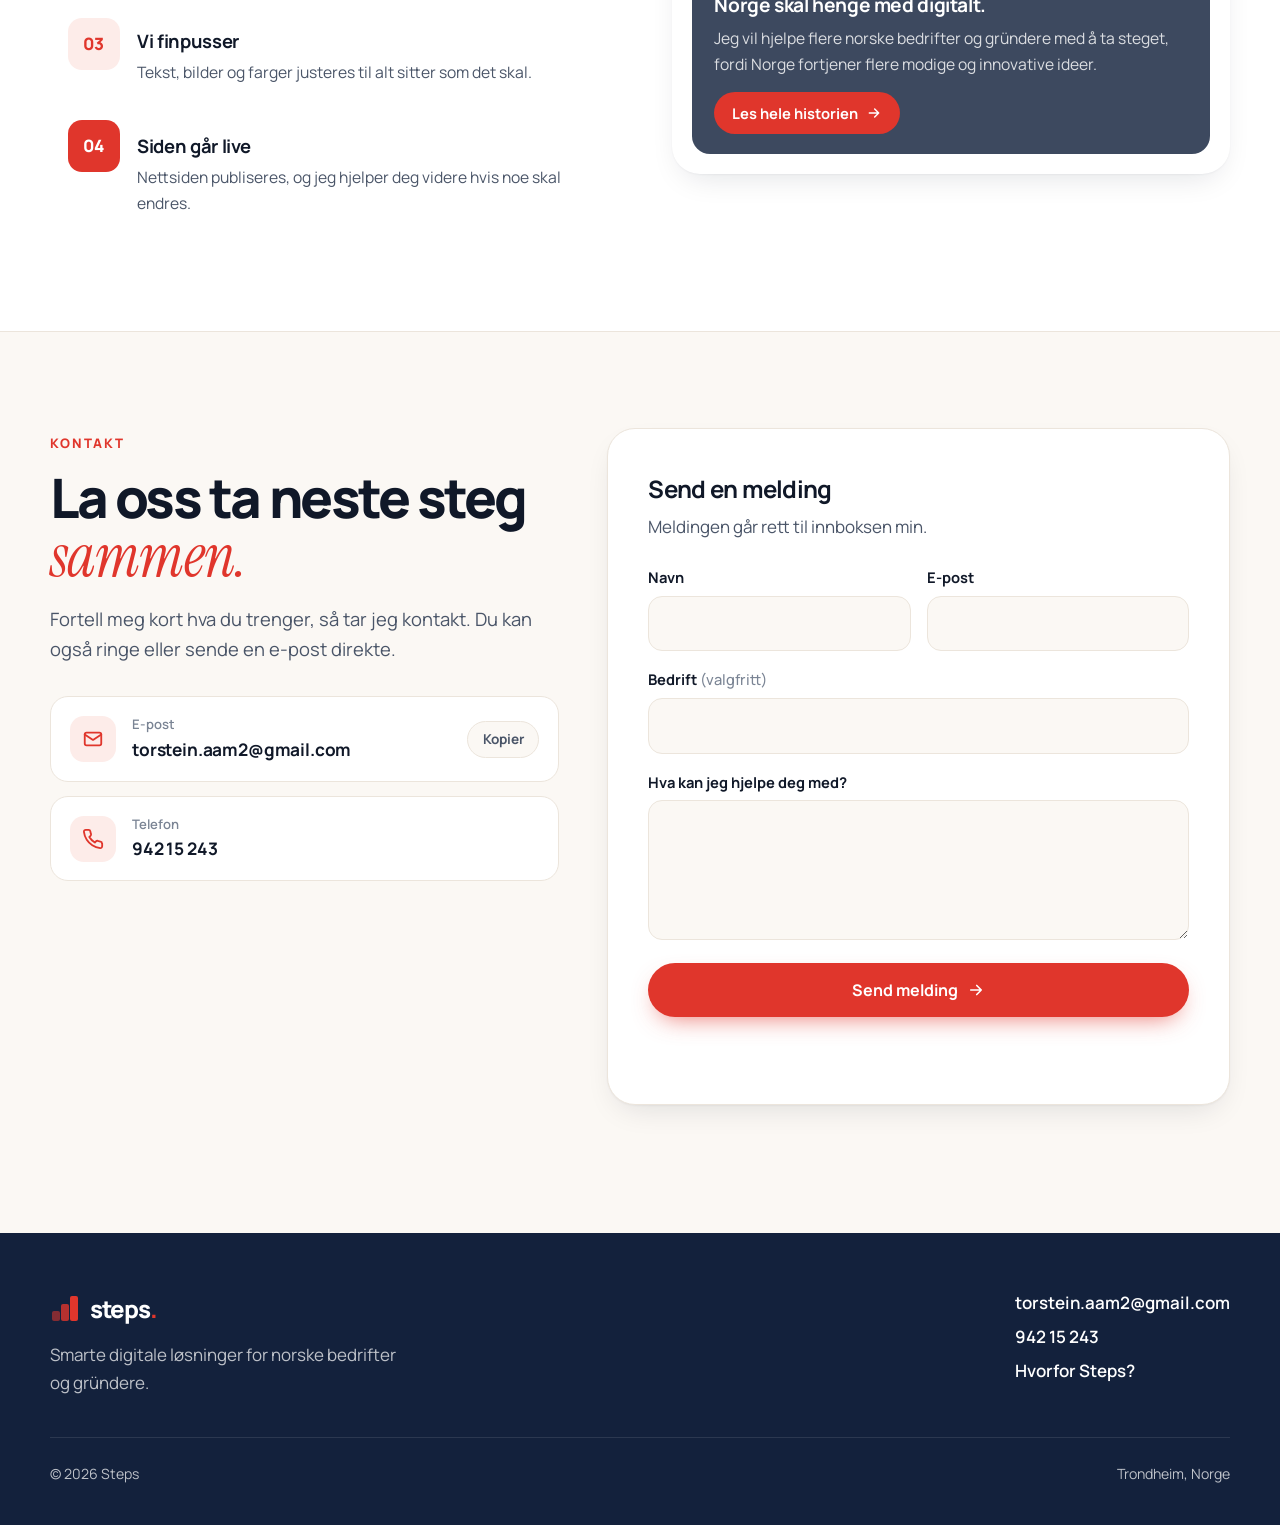
==== commit 11e95c5e: "Knapp til Hvorfor Steps-siden øverst Co-authored-by: Cursor <cursoragent@cursor.com>" ====
--- a/index.html
+++ b/index.html
@@ -54,6 +54,7 @@
               Kontakt meg
               <svg viewBox="0 0 24 24" fill="none" stroke="currentColor" stroke-width="2.2" stroke-linecap="round" stroke-linejoin="round" aria-hidden="true"><path d="M5 12h14M13 6l6 6-6 6"/></svg>
             </a>
+            <a class="knapp knapp--sekundar" href="hvorfor.html">Hvorfor velge Steps?</a>
           </div>
         </div>
 
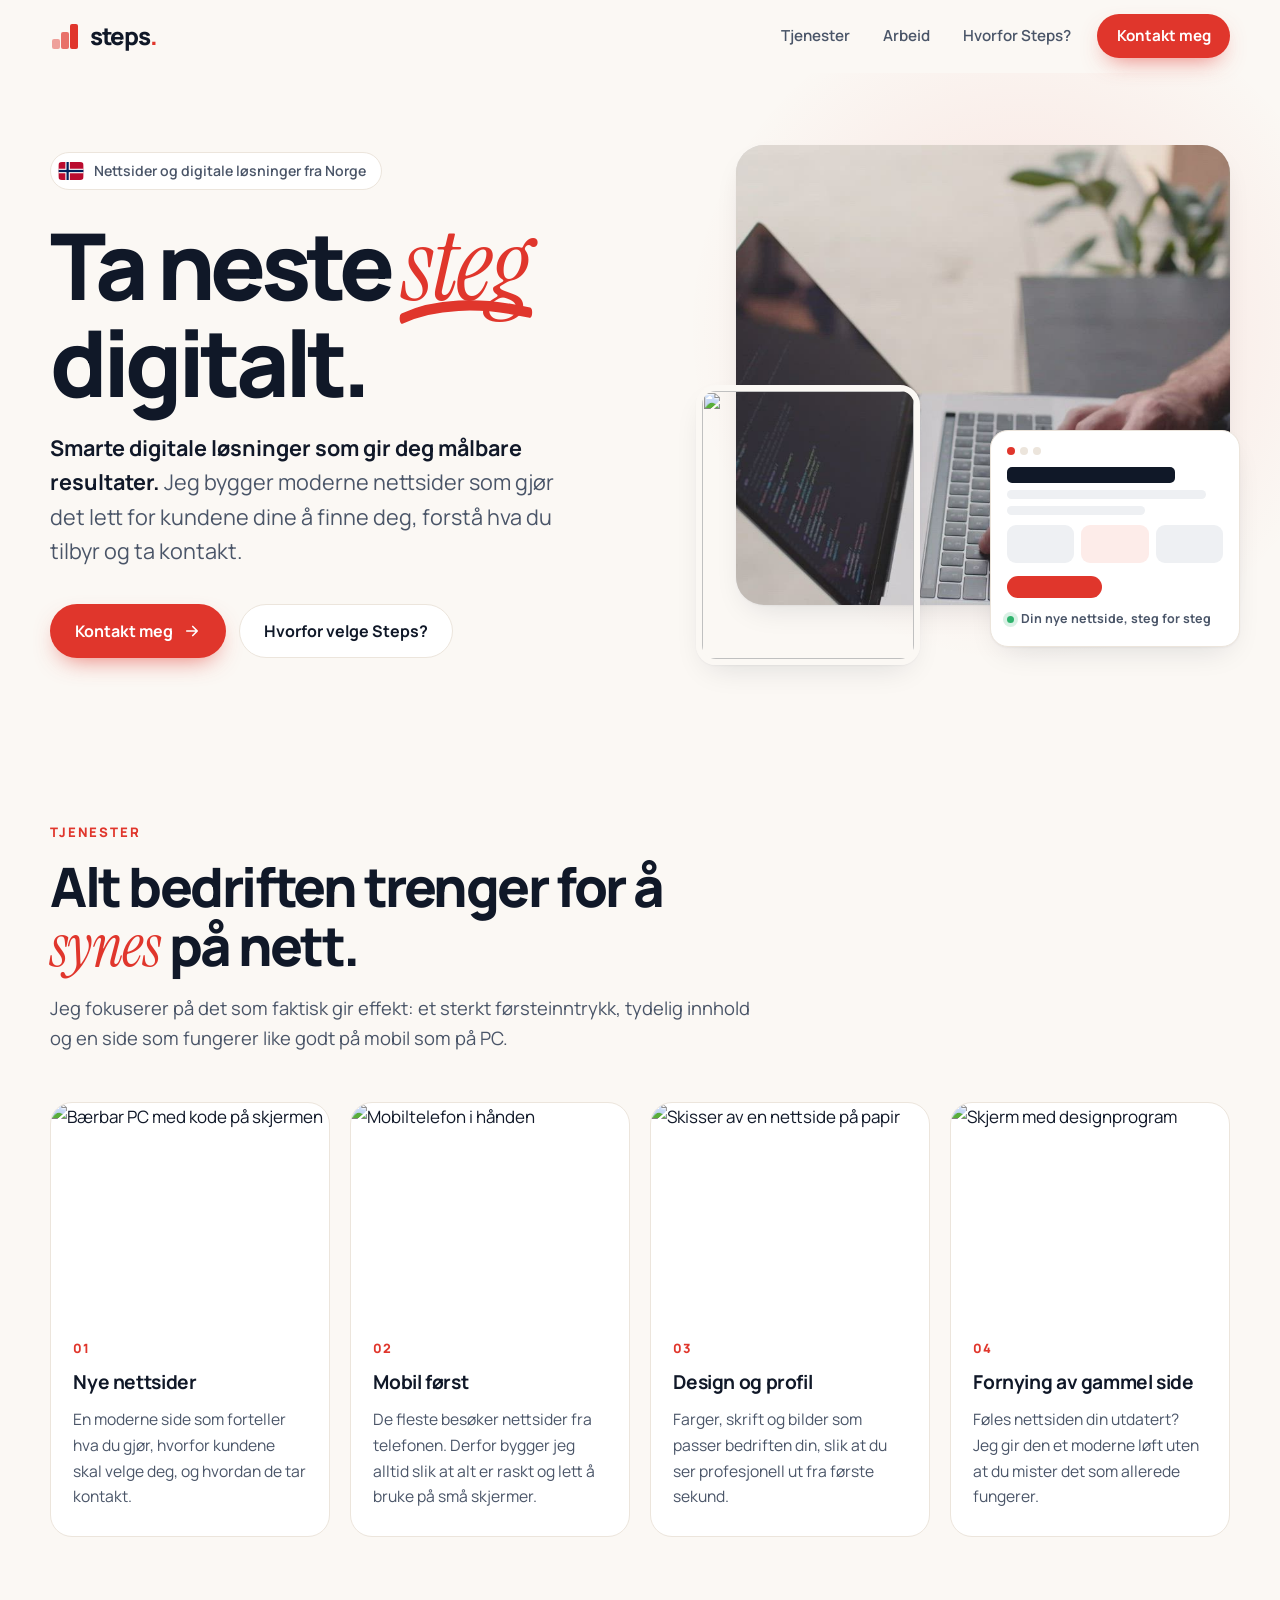
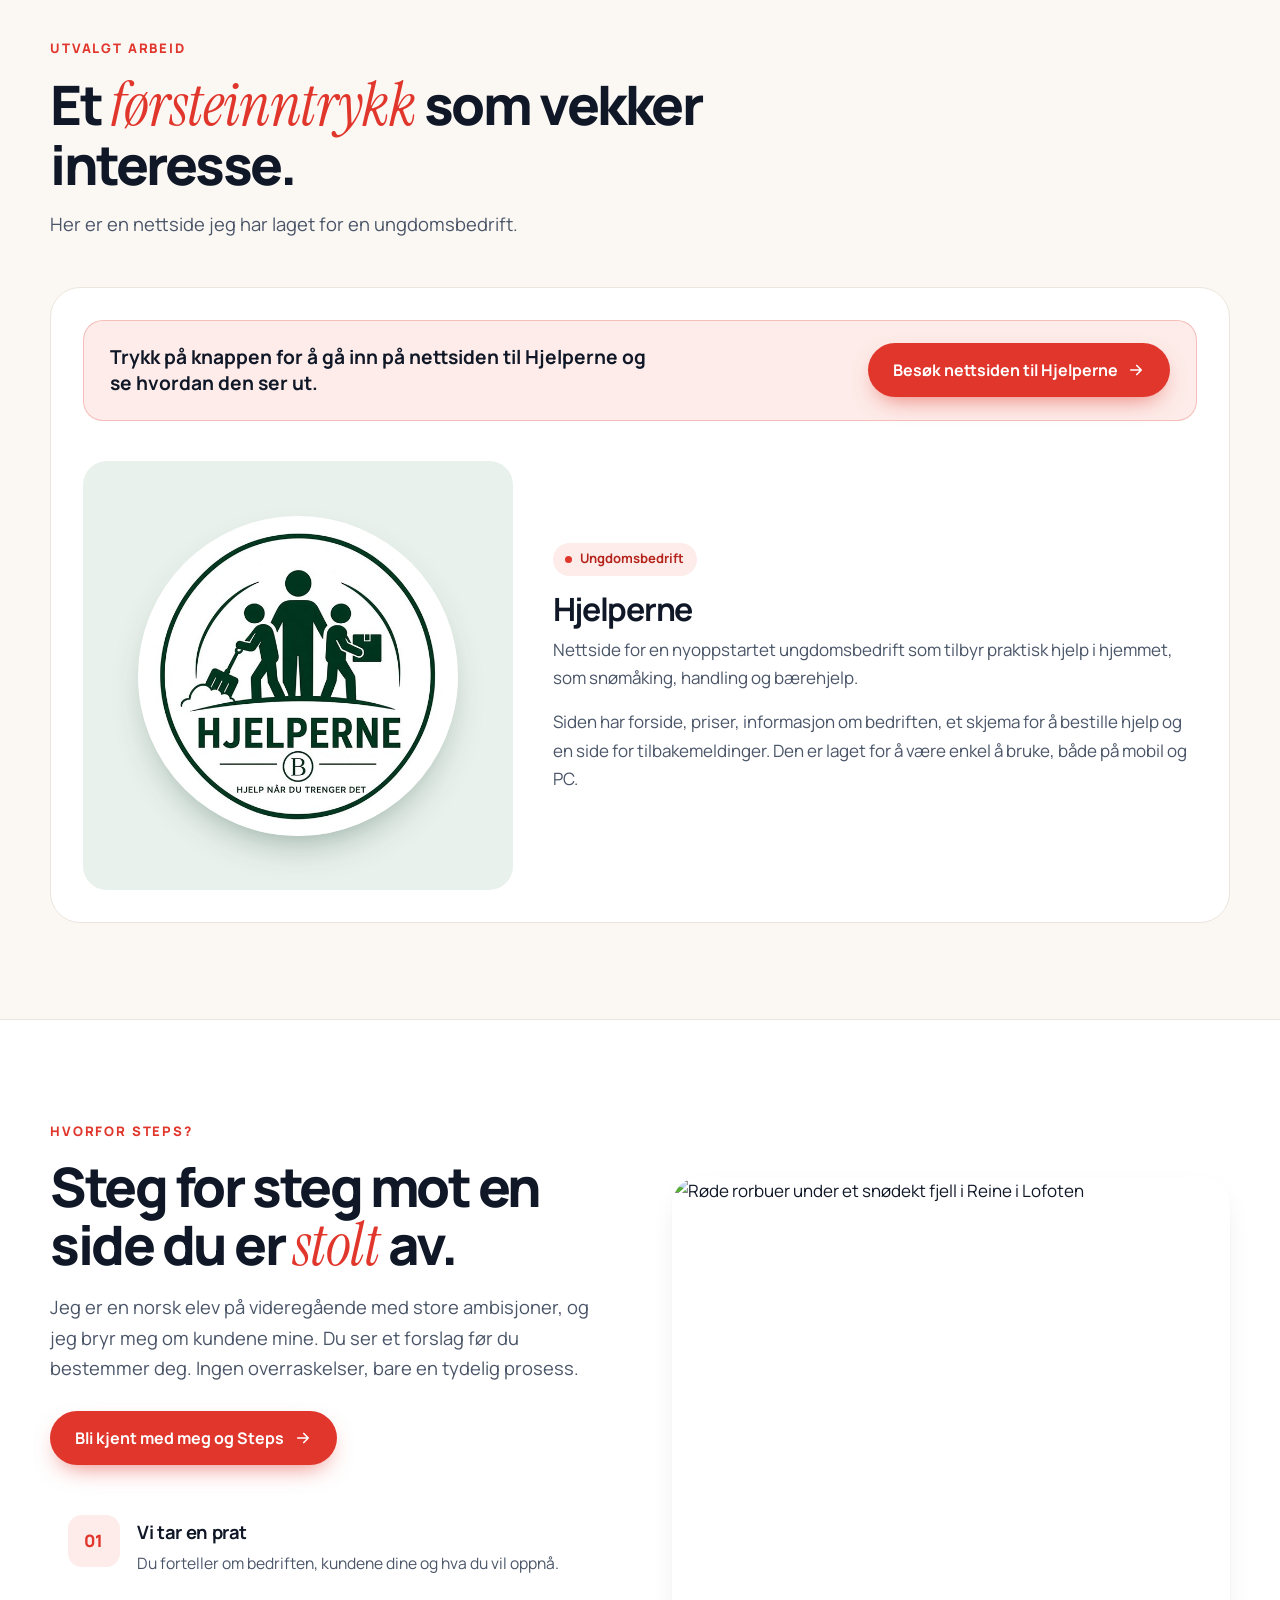
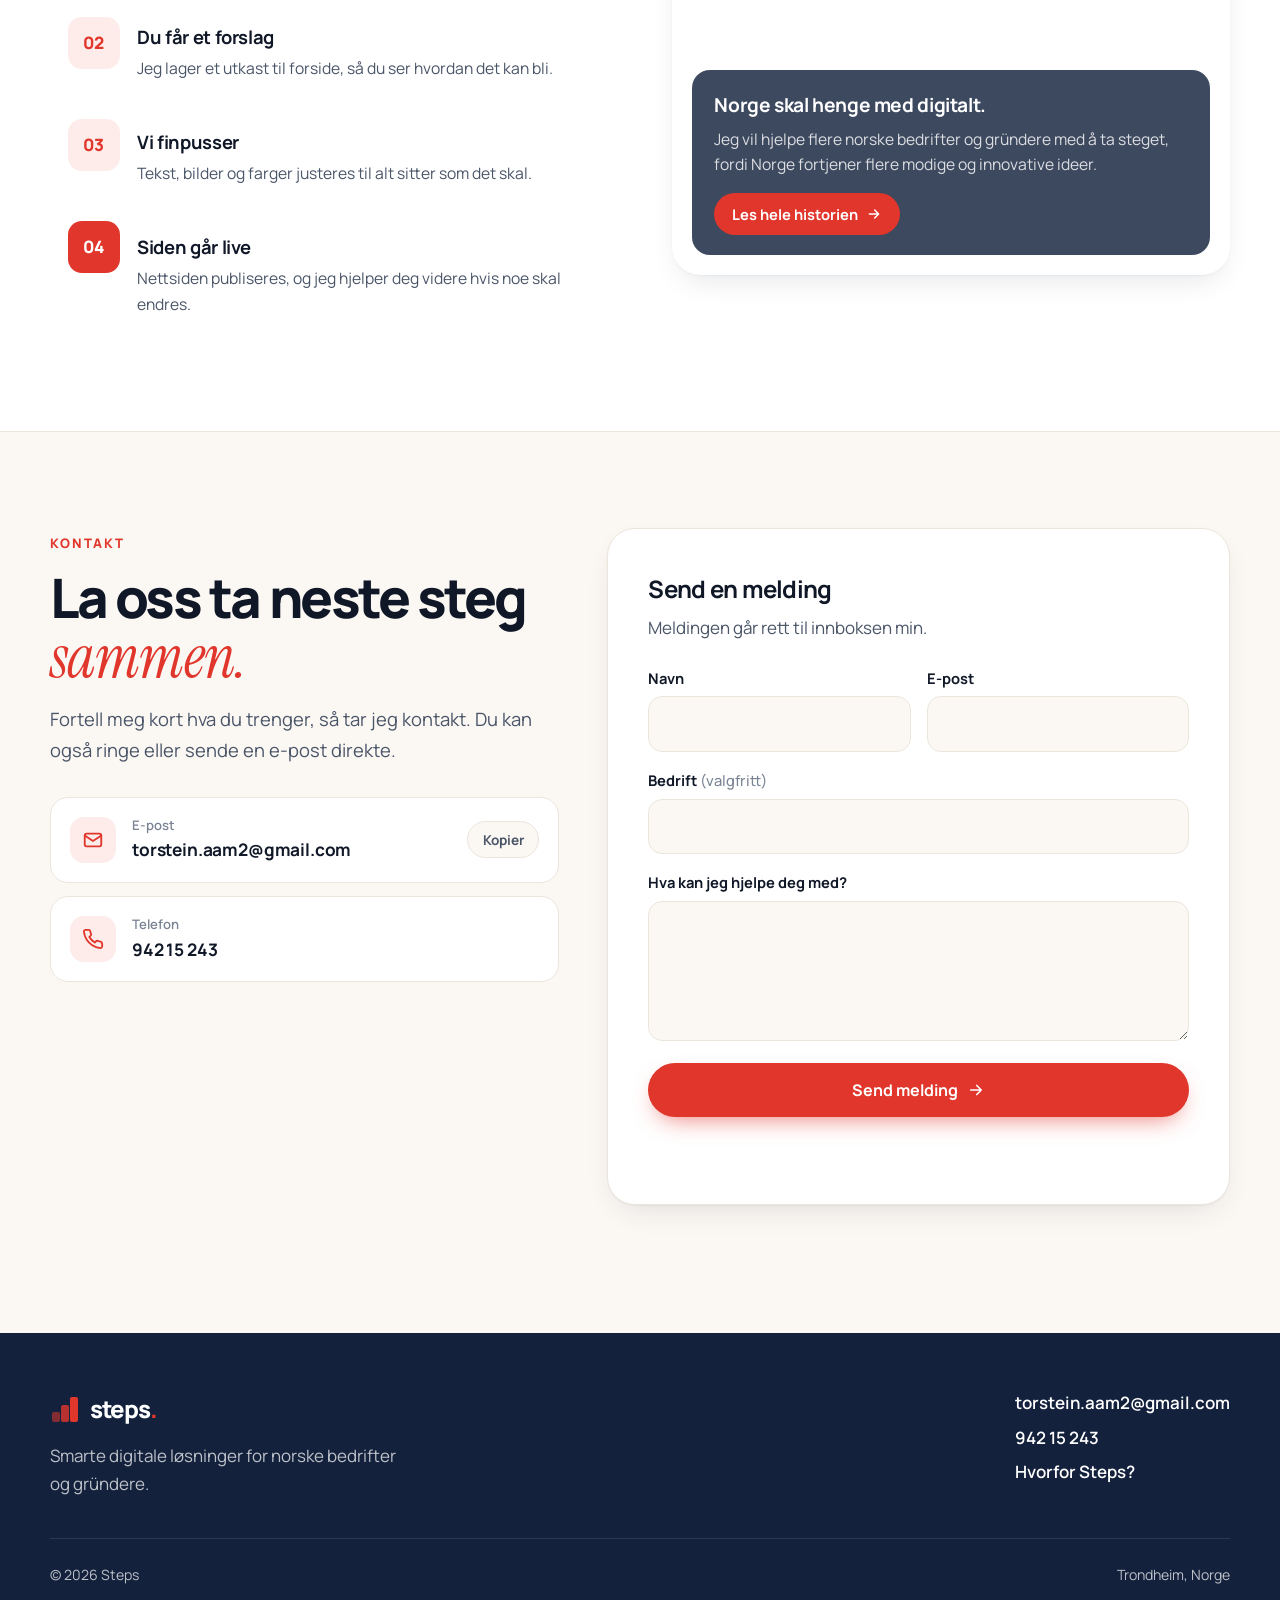
==== commit 301987c4: "Tydeligere lenke til Hjelperne med logo Co-authored-by: Cursor <cursoragent@cursor.com>" ====
--- a/index.html
+++ b/index.html
@@ -129,22 +129,24 @@
         <div class="seksjon-hode vis">
           <span class="overtittel">Utvalgt arbeid</span>
           <h2>Et <span class="serif rod">førsteinntrykk</span> som vekker interesse.</h2>
-          <p class="ingress">Her er et forsideforslag jeg har laget for en ungdomsbedrift.</p>
+          <p class="ingress">Her er en nettside jeg har laget for en ungdomsbedrift.</p>
         </div>
         <article class="prosjekt vis">
-          <a class="nettleser" href="https://steps-digital.github.io/hjelperne/" target="_blank" rel="noopener noreferrer" aria-label="Åpne Hjelperne-forsiden i ny fane">
-            <div class="nettleser-topp"><span></span><span></span><span></span><div class="adresse">hjelperne</div></div>
-            <img src="bilder/hjelperne.png" alt="Skjermbilde av forsiden til Hjelperne" loading="lazy" width="1440" height="900">
-          </a>
-          <div>
-            <span class="status">Forsideforslag</span>
-            <h3>Hjelperne</h3>
-            <p>Forside for en nyoppstartet ungdomsbedrift som tilbyr praktisk hjelp i hjemmet, som snømåking, handling og bærehjelp.</p>
-            <p class="merknad">Dette er kun forsiden, laget for å vise utseende og førsteinntrykk. Undersidene er ikke laget ennå, så de fleste knappene fører ikke videre.</p>
-            <a class="knapp knapp--sekundar" href="https://steps-digital.github.io/hjelperne/" target="_blank" rel="noopener noreferrer">
-              Se forsiden
+          <div class="prosjekt-oppfordring">
+            <p><strong>Trykk på knappen for å gå inn på nettsiden til Hjelperne og se hvordan den ser ut.</strong></p>
+            <a class="knapp knapp--primar" href="https://steps-digital.github.io/hjelperne/" target="_blank" rel="noopener noreferrer">
+              Besøk nettsiden til Hjelperne
               <svg viewBox="0 0 24 24" fill="none" stroke="currentColor" stroke-width="2.2" stroke-linecap="round" stroke-linejoin="round" aria-hidden="true"><path d="M5 12h14M13 6l6 6-6 6"/></svg>
             </a>
+          </div>
+          <a class="prosjekt-logo" href="https://steps-digital.github.io/hjelperne/" target="_blank" rel="noopener noreferrer" aria-label="Besøk nettsiden til Hjelperne i ny fane">
+            <img src="bilder/hjelperne-logo.jpg" alt="Logoen til Hjelperne" loading="lazy" width="600" height="600">
+          </a>
+          <div class="prosjekt-tekst">
+            <span class="status">Ungdomsbedrift</span>
+            <h3>Hjelperne</h3>
+            <p>Nettside for en nyoppstartet ungdomsbedrift som tilbyr praktisk hjelp i hjemmet, som snømåking, handling og bærehjelp.</p>
+            <p>Siden har forside, priser, informasjon om bedriften, et skjema for å bestille hjelp og en side for tilbakemeldinger. Den er laget for å være enkel å bruke, både på mobil og PC.</p>
           </div>
         </article>
       </div>
--- a/styles.css
+++ b/styles.css
@@ -365,7 +365,7 @@
 /* Arbeid */
 .prosjekt {
   display: grid;
-  grid-template-columns: 1.25fr 0.75fr;
+  grid-template-columns: 0.8fr 1.2fr;
   gap: 2.5rem;
   align-items: center;
   background: var(--surface);
@@ -373,11 +373,39 @@
   border-radius: 30px;
   padding: 2rem;
 }
-.nettleser { border-radius: 16px; overflow: hidden; border: 1px solid var(--line); box-shadow: var(--shadow); background: #fff; }
-.nettleser-topp { display: flex; align-items: center; gap: 6px; padding: 0.7rem 0.9rem; background: #f4f1ec; border-bottom: 1px solid var(--line); }
-.nettleser-topp span { width: 10px; height: 10px; border-radius: 50%; background: #ddd5ca; }
-.nettleser-topp .adresse { margin-left: 0.75rem; flex: 1; height: auto; width: auto; border-radius: 8px; background: #fff; font-size: 0.75rem; color: var(--ink-3); padding: 0.2rem 0.7rem; }
-.nettleser img { width: 100%; height: auto; }
+.prosjekt-oppfordring {
+  grid-column: 1 / -1;
+  display: flex;
+  flex-wrap: wrap;
+  align-items: center;
+  justify-content: space-between;
+  gap: 1rem 2rem;
+  padding: 1.4rem 1.6rem;
+  border-radius: 20px;
+  background: var(--accent-soft);
+  border: 1.5px solid rgba(224, 54, 44, 0.25);
+}
+.prosjekt .prosjekt-oppfordring p { margin: 0; color: var(--ink); font-size: 1.2rem; line-height: 1.4; max-width: 34rem; }
+.prosjekt-logo {
+  display: grid;
+  place-items: center;
+  aspect-ratio: 1;
+  border-radius: 24px;
+  background: #e9f1ec;
+  padding: 2rem;
+  transition: transform 0.3s, box-shadow 0.3s;
+}
+.prosjekt-logo:hover { transform: translateY(-6px); box-shadow: var(--shadow); }
+.prosjekt-logo img {
+  width: min(100%, 320px);
+  height: auto;
+  aspect-ratio: 1;
+  object-fit: contain;
+  border-radius: 50%;
+  box-shadow: 0 18px 40px -18px rgba(0, 54, 31, 0.45);
+  transition: transform 0.4s;
+}
+.prosjekt-logo:hover img { transform: scale(1.04); }
 .status {
   display: inline-flex;
   align-items: center;
@@ -393,7 +421,6 @@
 @keyframes puls { 0% { box-shadow: 0 0 0 0 rgba(224, 54, 44, 0.5); } 100% { box-shadow: 0 0 0 9px rgba(224, 54, 44, 0); } }
 .prosjekt h3 { font-size: 2rem; letter-spacing: -0.04em; margin: 1rem 0 0.6rem; line-height: 1.1; }
 .prosjekt p { color: var(--ink-2); margin: 0 0 1rem; }
-.merknad { font-size: 0.92rem; padding: 0.9rem 1rem; border-radius: 14px; background: var(--bg); border: 1px dashed var(--line); }
 
 /* Kontakt */
 .kontakt-grid { display: grid; grid-template-columns: 0.9fr 1.1fr; gap: 3rem; align-items: start; }
@@ -556,7 +583,9 @@
   .hero-grid, .prosess-grid, .kontakt-grid, .delt { grid-template-columns: 1fr; gap: 2.5rem; }
   .hero-visuell { min-height: 440px; }
   .tjenester { grid-template-columns: repeat(2, 1fr); }
-  .prosjekt { grid-template-columns: 1fr; }
+  .prosjekt { grid-template-columns: 1fr; padding: 1.25rem; }
+  .prosjekt-logo { aspect-ratio: auto; }
+  .prosjekt-logo img { width: min(100%, 240px); }
   .hvorfor-bilde { aspect-ratio: 4 / 3; }
 }
 @media (max-width: 720px) {
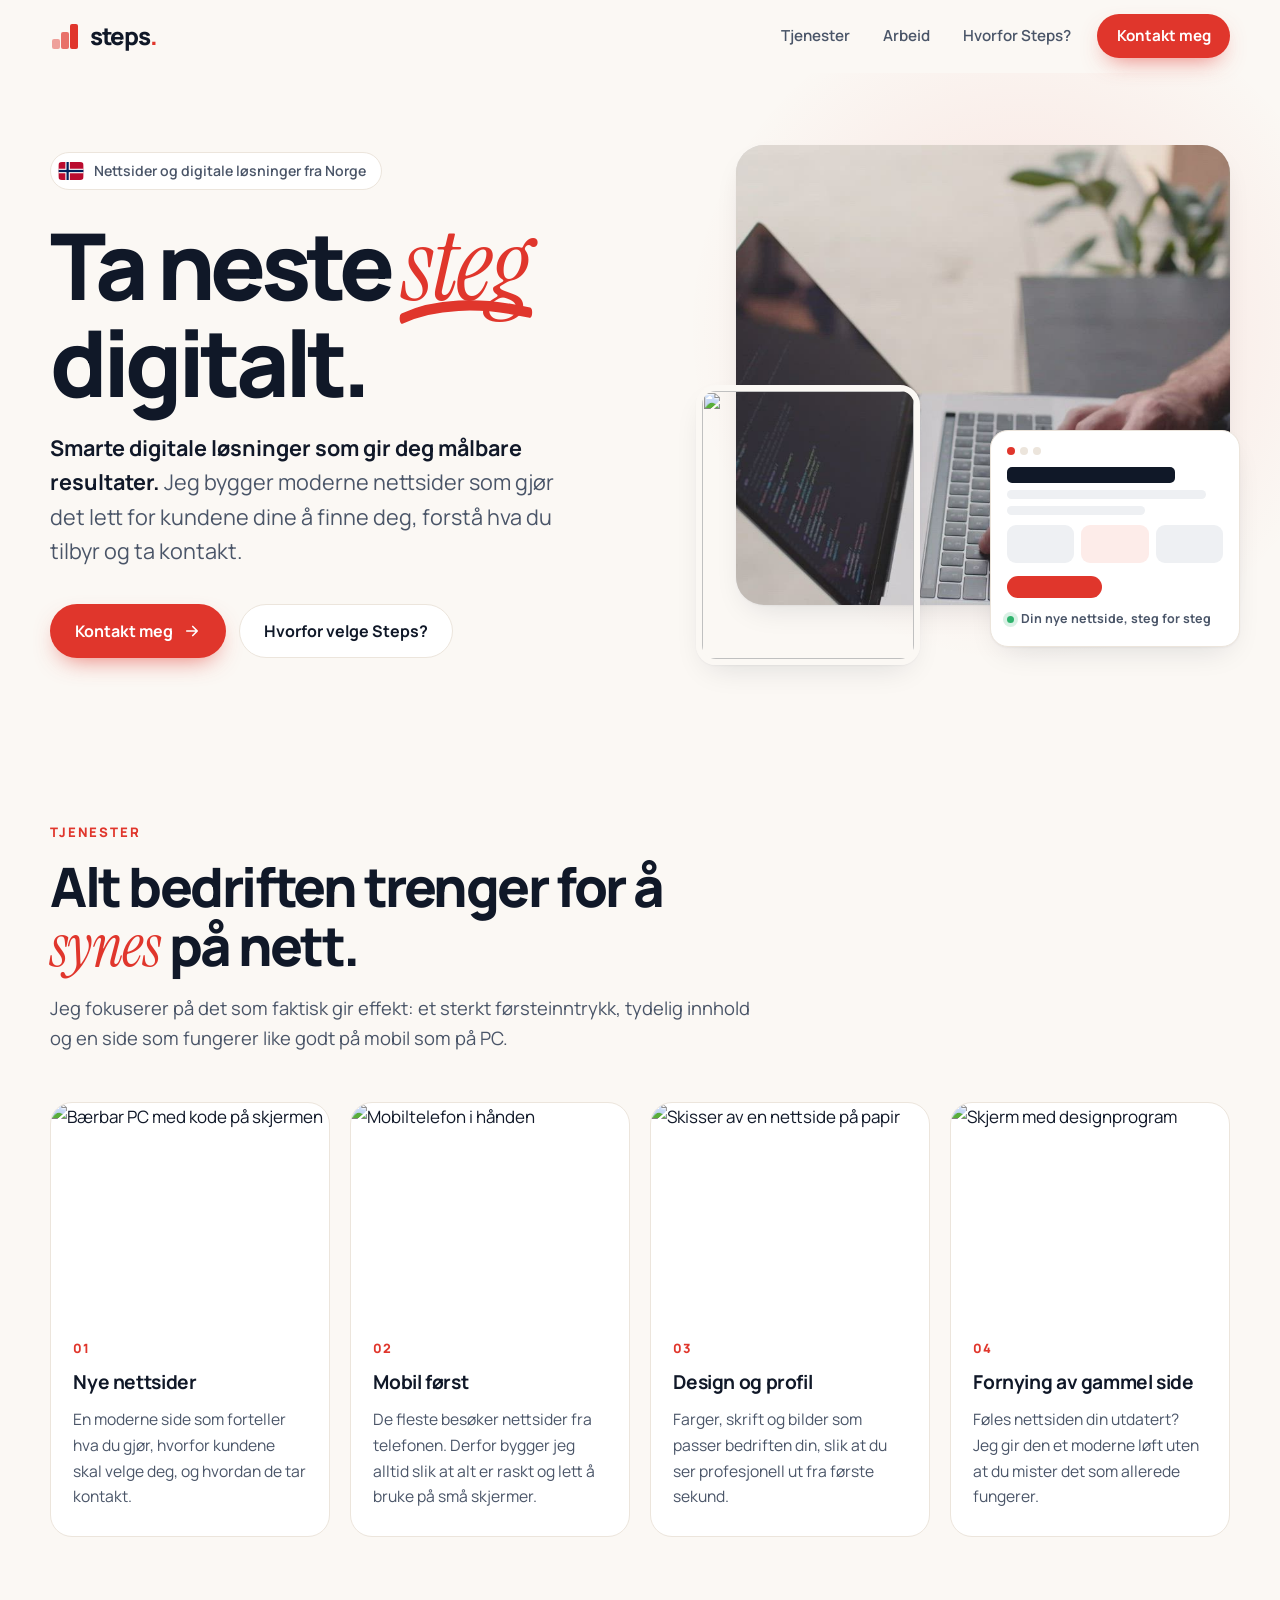
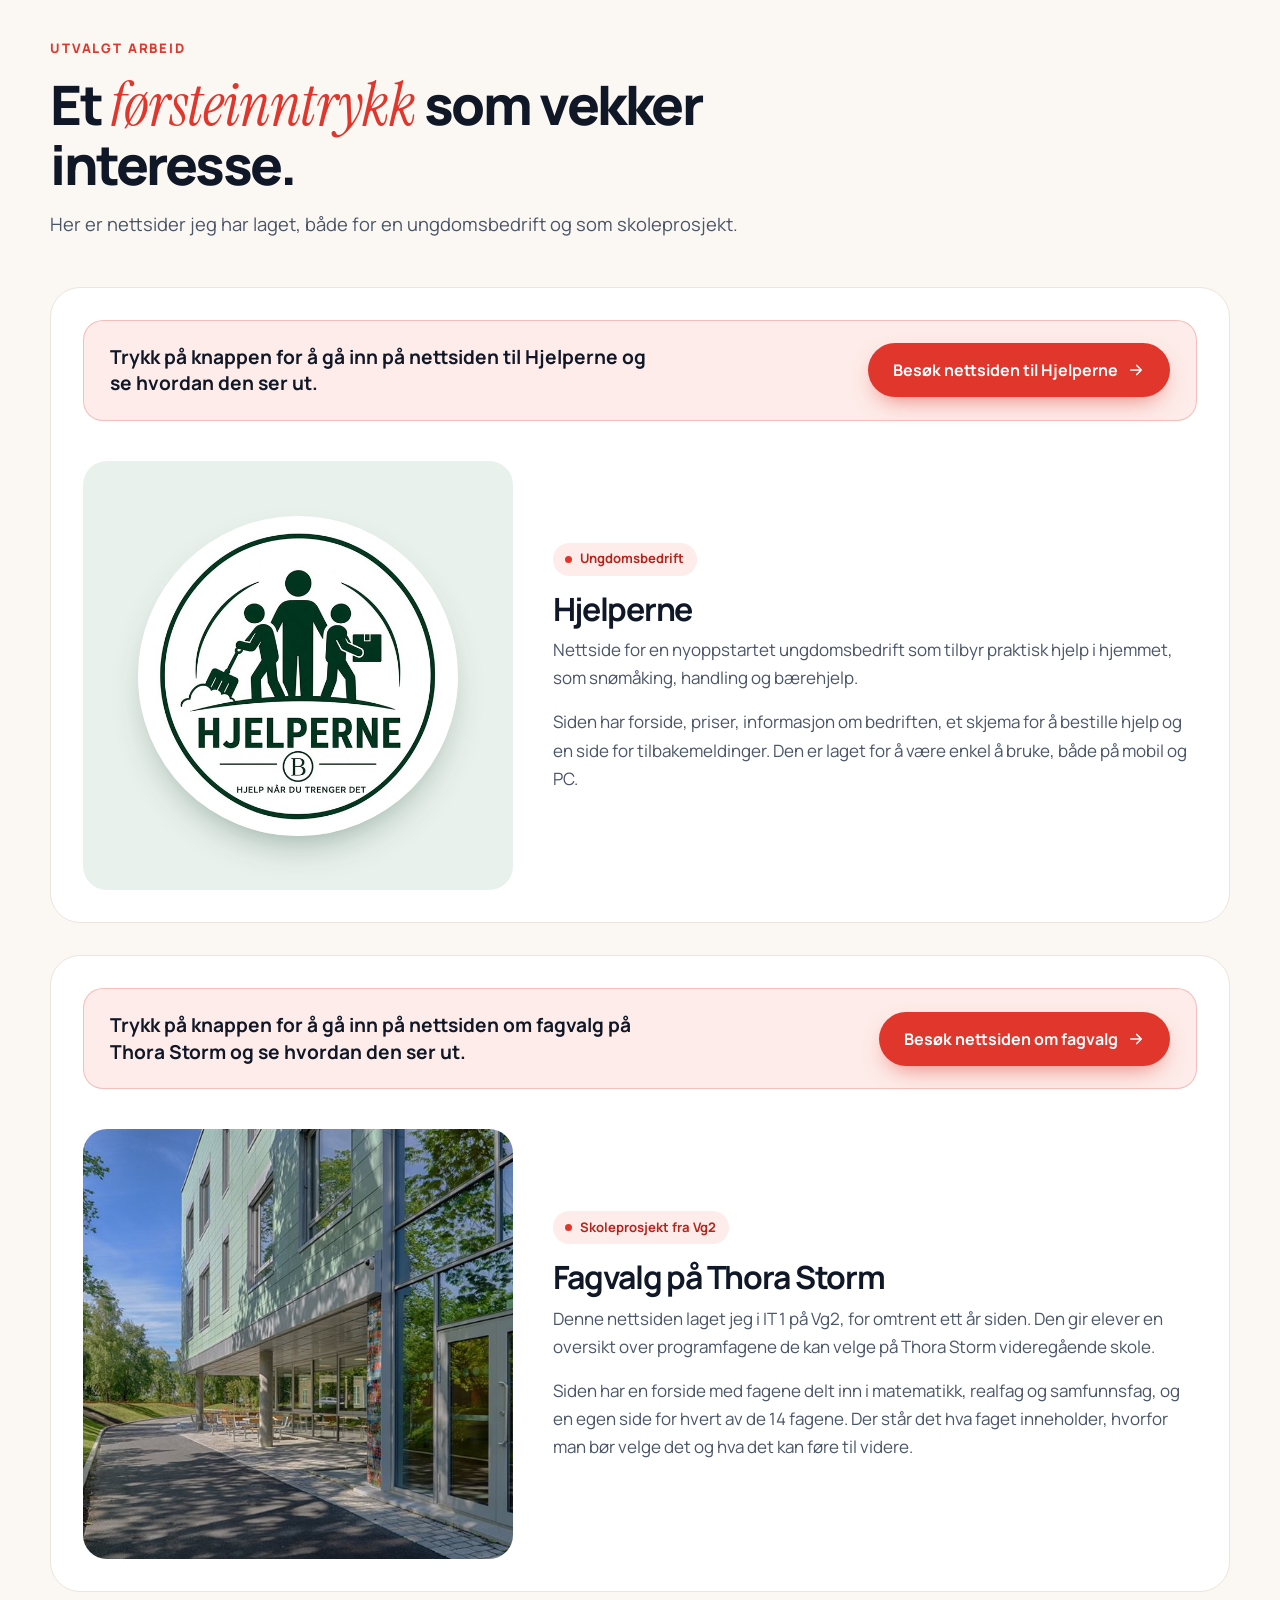
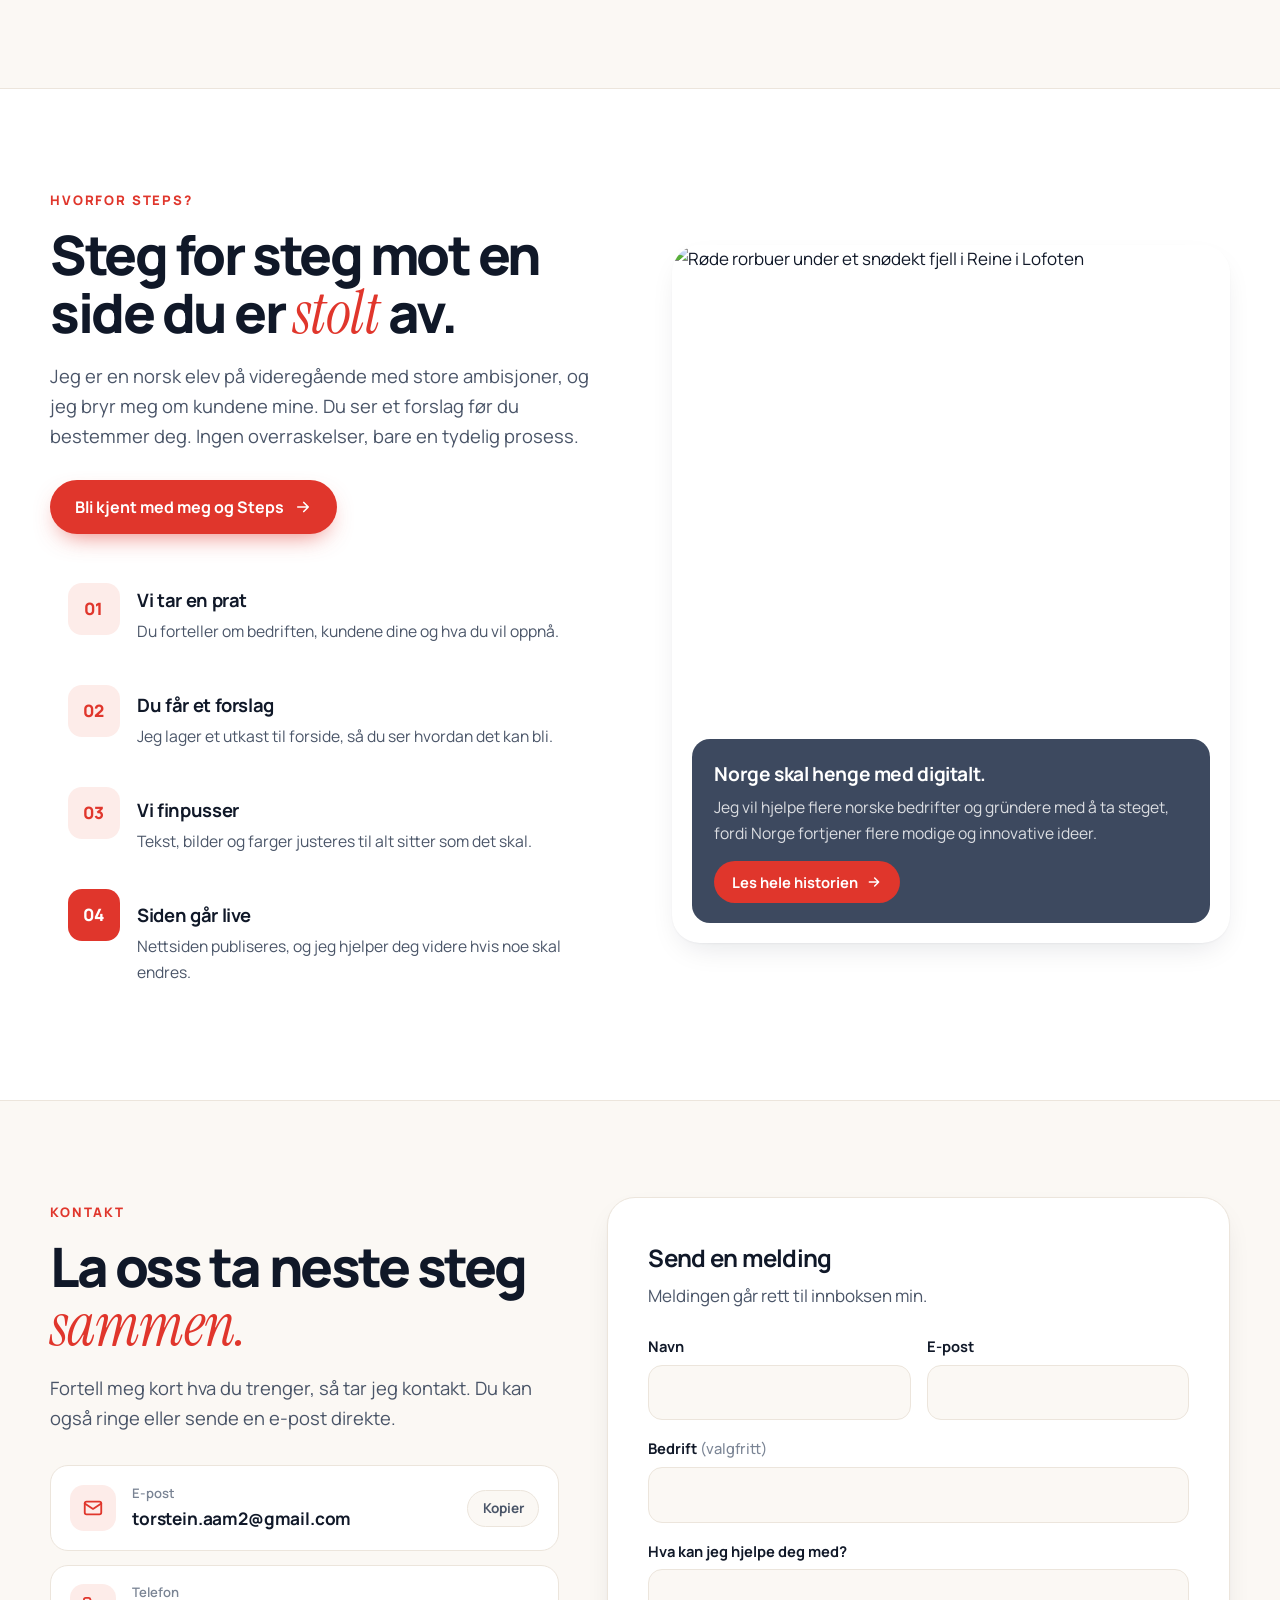
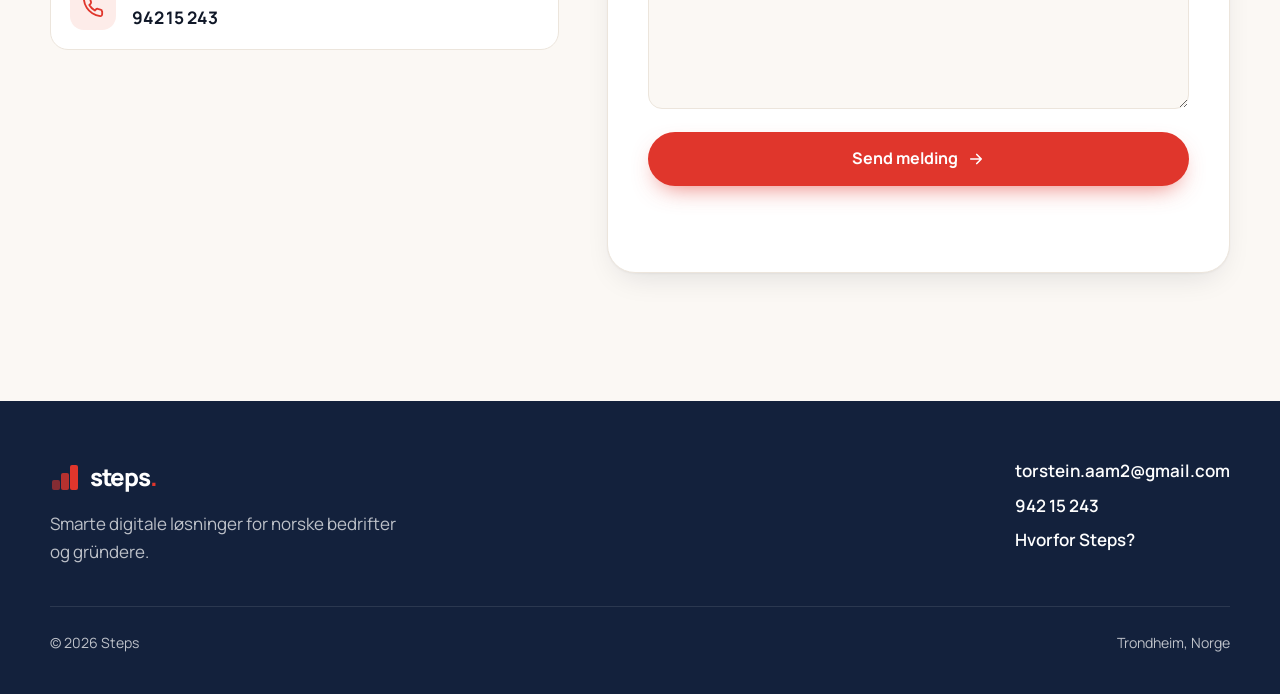
==== commit c33e15fa: "Legg til Vg2-nettsiden om fagvalg på Thora Storm Co-authored-by: Cursor <cursoragent@cursor.com>" ====
--- a/index.html
+++ b/index.html
@@ -129,7 +129,7 @@
         <div class="seksjon-hode vis">
           <span class="overtittel">Utvalgt arbeid</span>
           <h2>Et <span class="serif rod">førsteinntrykk</span> som vekker interesse.</h2>
-          <p class="ingress">Her er en nettside jeg har laget for en ungdomsbedrift.</p>
+          <p class="ingress">Her er nettsider jeg har laget, både for en ungdomsbedrift og som skoleprosjekt.</p>
         </div>
         <article class="prosjekt vis">
           <div class="prosjekt-oppfordring">
@@ -147,6 +147,24 @@
             <h3>Hjelperne</h3>
             <p>Nettside for en nyoppstartet ungdomsbedrift som tilbyr praktisk hjelp i hjemmet, som snømåking, handling og bærehjelp.</p>
             <p>Siden har forside, priser, informasjon om bedriften, et skjema for å bestille hjelp og en side for tilbakemeldinger. Den er laget for å være enkel å bruke, både på mobil og PC.</p>
+          </div>
+        </article>
+        <article class="prosjekt vis">
+          <div class="prosjekt-oppfordring">
+            <p><strong>Trykk på knappen for å gå inn på nettsiden om fagvalg på Thora Storm og se hvordan den ser ut.</strong></p>
+            <a class="knapp knapp--primar" href="https://steps-digital.github.io/fagvalg-thora/" target="_blank" rel="noopener noreferrer">
+              Besøk nettsiden om fagvalg
+              <svg viewBox="0 0 24 24" fill="none" stroke="currentColor" stroke-width="2.2" stroke-linecap="round" stroke-linejoin="round" aria-hidden="true"><path d="M5 12h14M13 6l6 6-6 6"/></svg>
+            </a>
+          </div>
+          <a class="prosjekt-logo prosjekt-logo--foto" href="https://steps-digital.github.io/fagvalg-thora/" target="_blank" rel="noopener noreferrer" aria-label="Besøk nettsiden om fagvalg på Thora Storm i ny fane">
+            <img src="bilder/thora-storm.jpg" alt="Thora Storm videregående skole" loading="lazy" width="900" height="600">
+          </a>
+          <div class="prosjekt-tekst">
+            <span class="status">Skoleprosjekt fra Vg2</span>
+            <h3>Fagvalg på Thora Storm</h3>
+            <p>Denne nettsiden laget jeg i IT 1 på Vg2, for omtrent ett år siden. Den gir elever en oversikt over programfagene de kan velge på Thora Storm videregående skole.</p>
+            <p>Siden har en forside med fagene delt inn i matematikk, realfag og samfunnsfag, og en egen side for hvert av de 14 fagene. Der står det hva faget inneholder, hvorfor man bør velge det og hva det kan føre til videre.</p>
           </div>
         </article>
       </div>
--- a/styles.css
+++ b/styles.css
@@ -406,6 +406,9 @@
   transition: transform 0.4s;
 }
 .prosjekt-logo:hover img { transform: scale(1.04); }
+.prosjekt-logo--foto { padding: 0; overflow: hidden; }
+.prosjekt-logo--foto img { width: 100%; height: 100%; aspect-ratio: auto; object-fit: cover; border-radius: 0; box-shadow: none; }
+.prosjekt + .prosjekt { margin-top: 2rem; }
 .status {
   display: inline-flex;
   align-items: center;
@@ -586,6 +589,8 @@
   .prosjekt { grid-template-columns: 1fr; padding: 1.25rem; }
   .prosjekt-logo { aspect-ratio: auto; }
   .prosjekt-logo img { width: min(100%, 240px); }
+  .prosjekt-logo--foto { aspect-ratio: 3 / 2; }
+  .prosjekt-logo--foto img { width: 100%; }
   .hvorfor-bilde { aspect-ratio: 4 / 3; }
 }
 @media (max-width: 720px) {
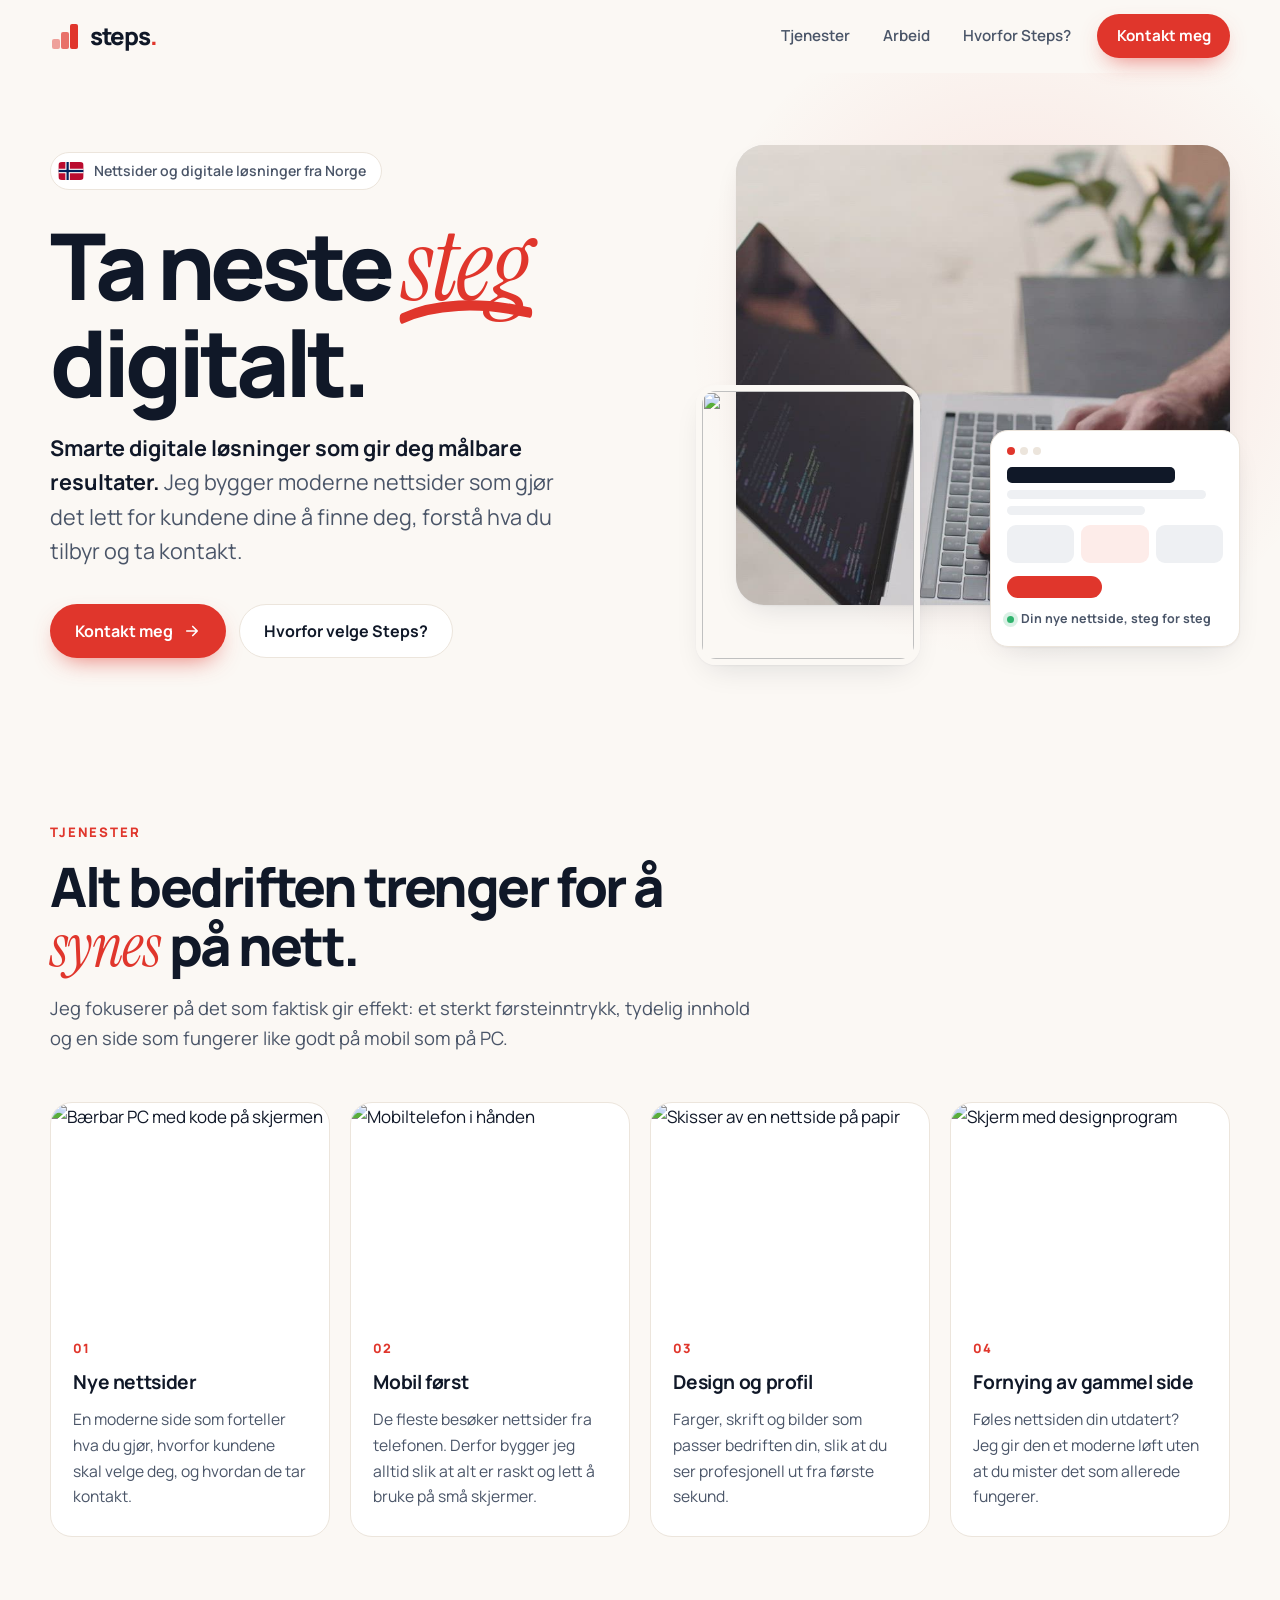
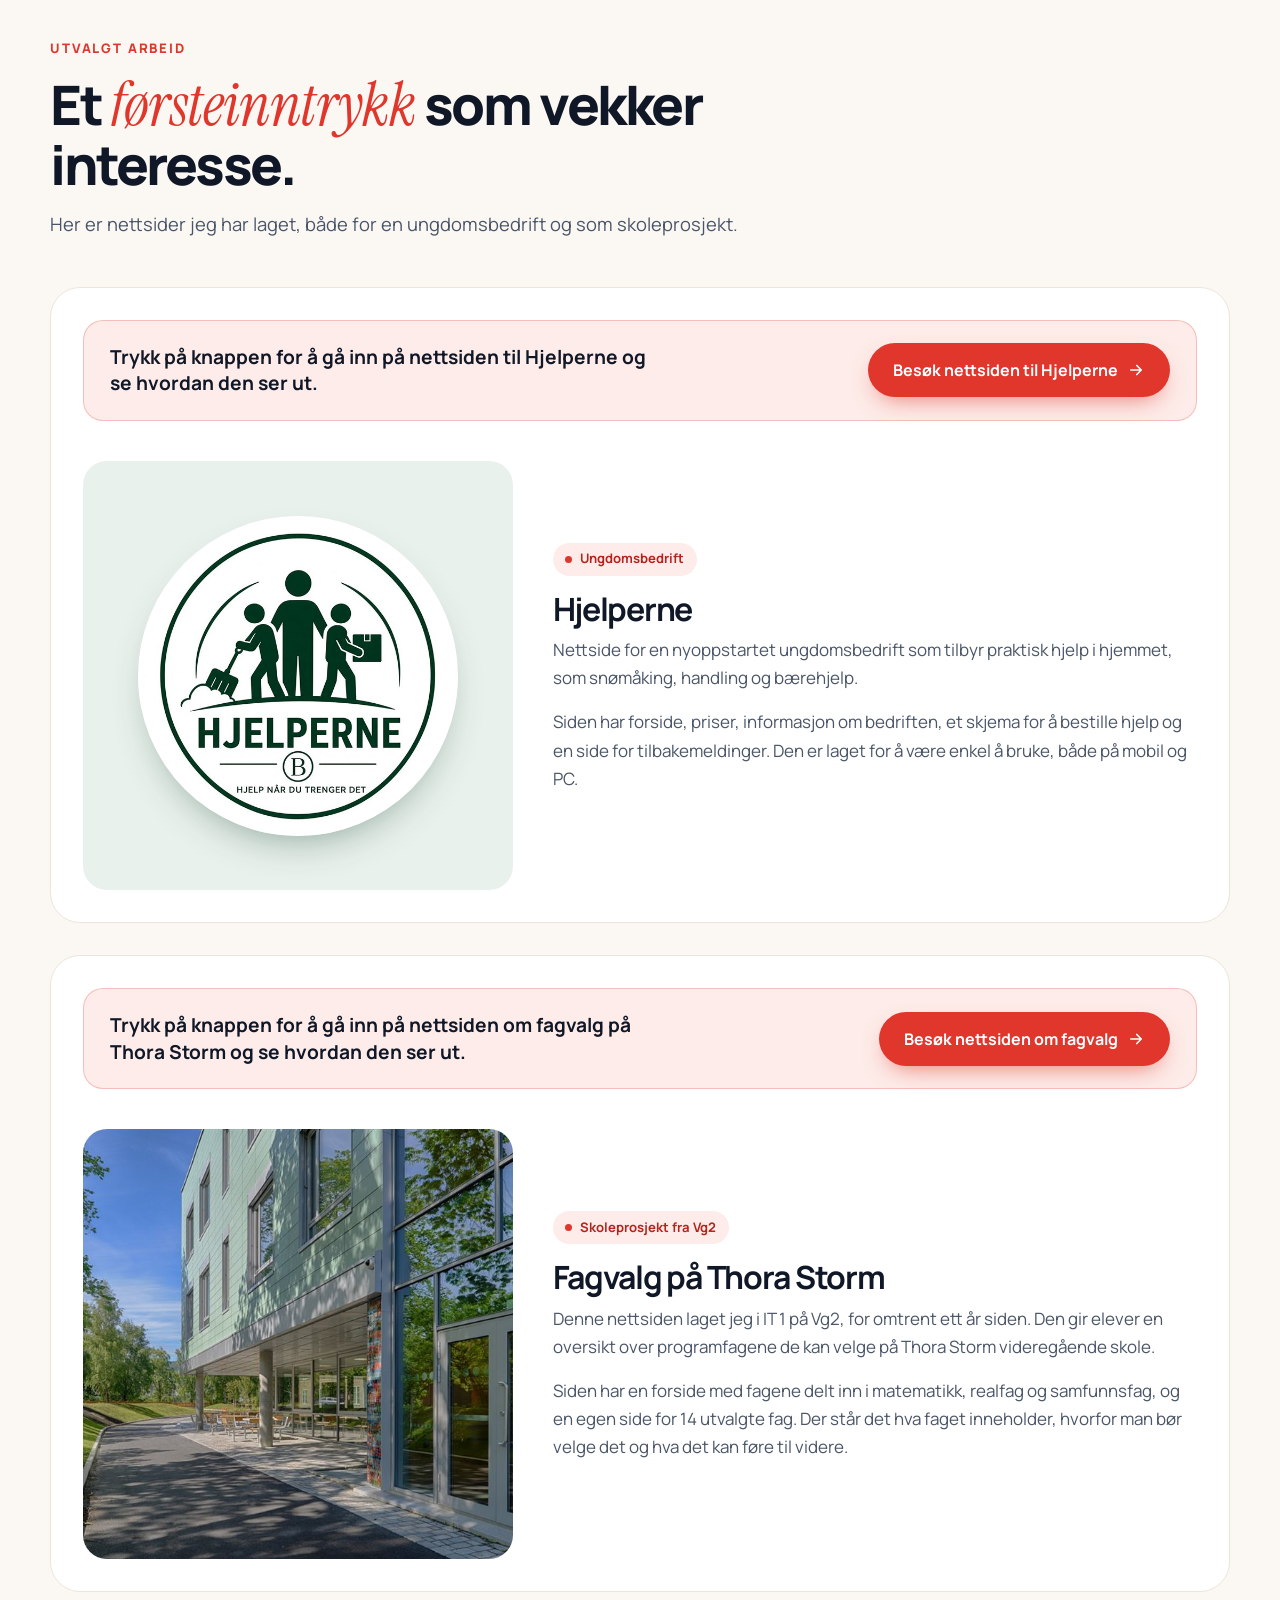
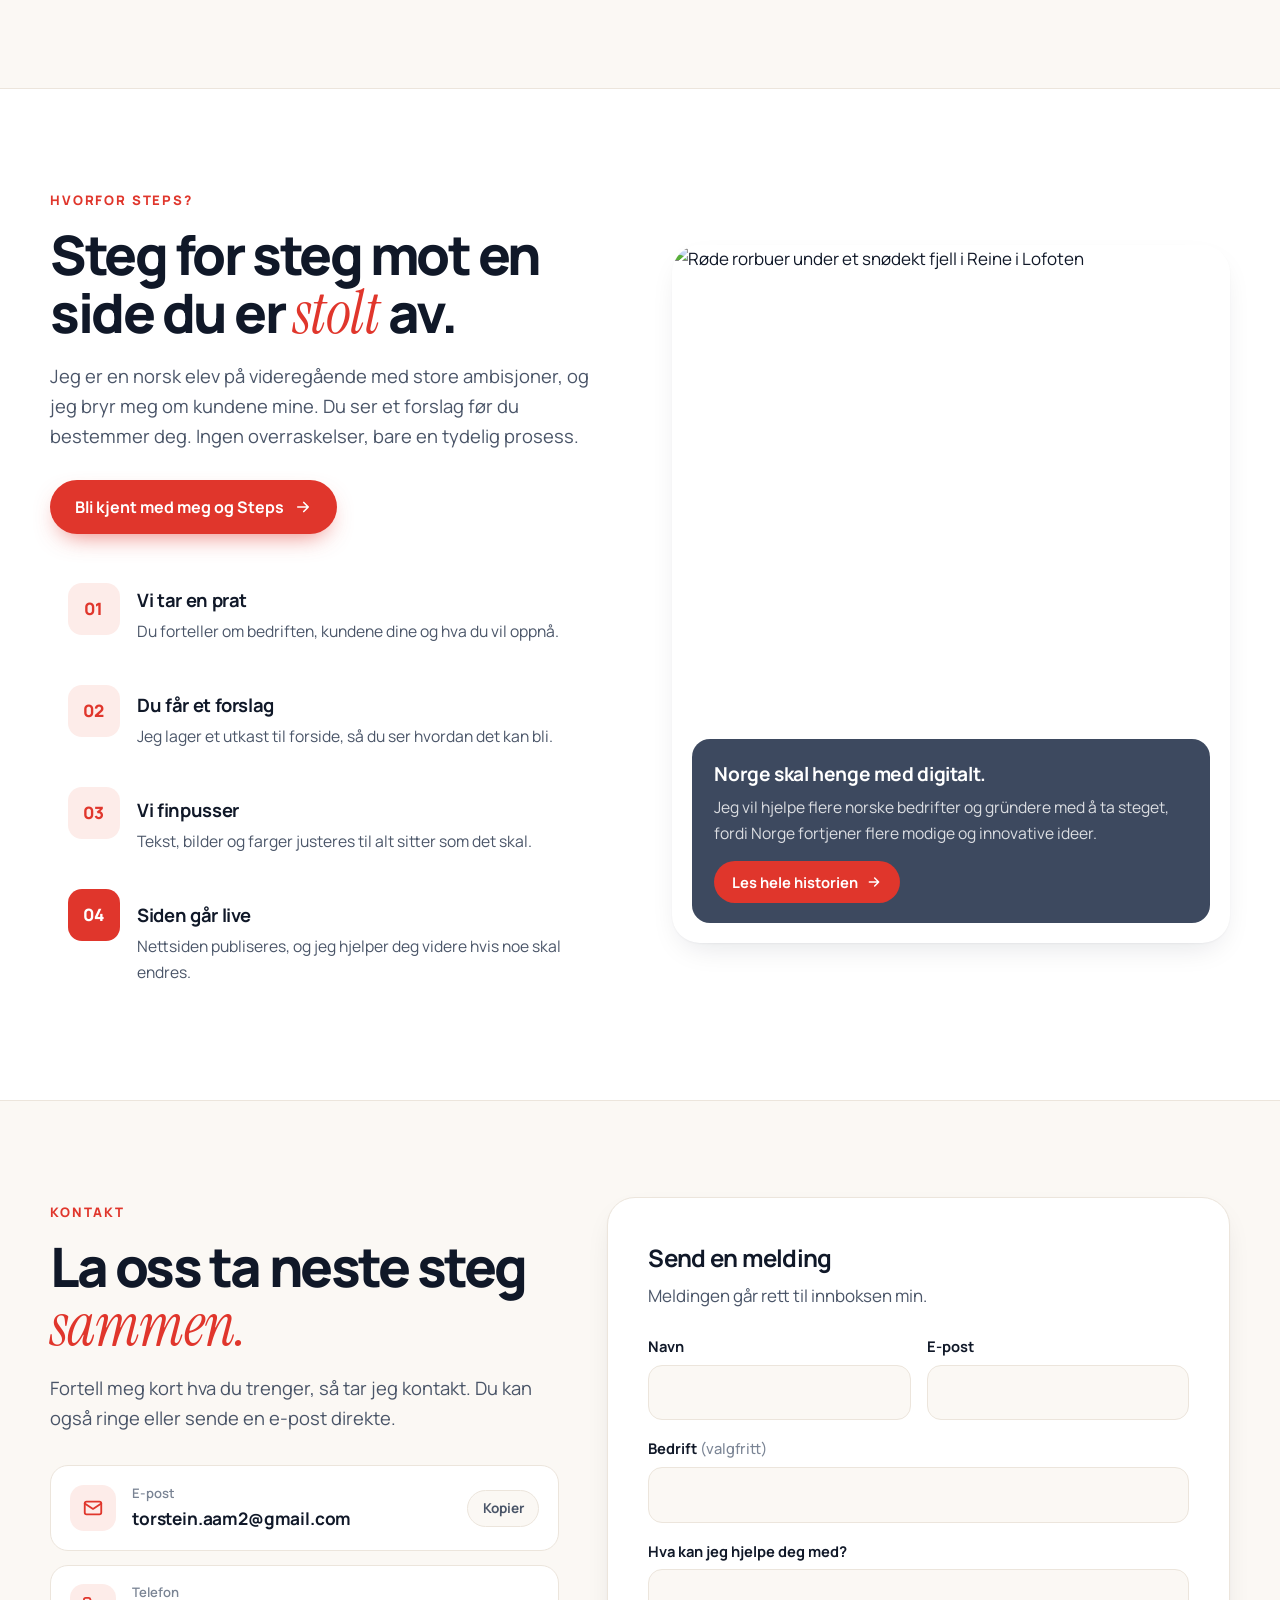
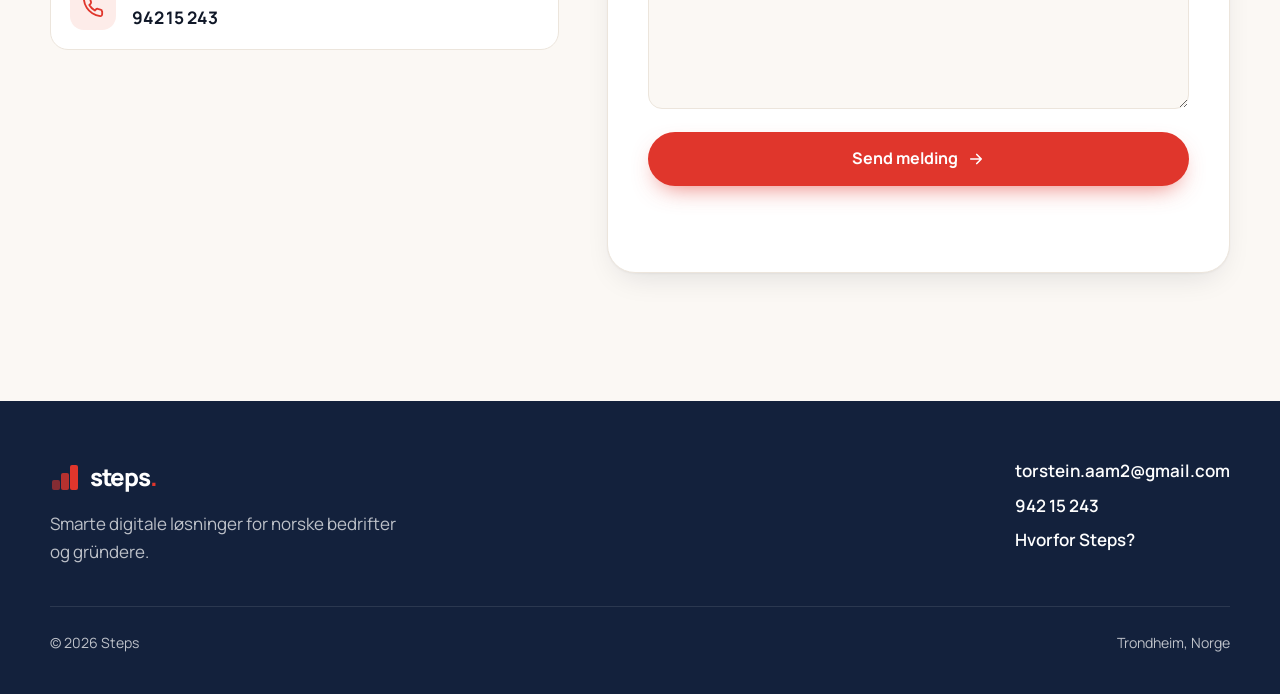
==== commit b0ed6d64: "Presiser 14 utvalgte fag Co-authored-by: Cursor <cursoragent@cursor.com>" ====
--- a/index.html
+++ b/index.html
@@ -164,7 +164,7 @@
             <span class="status">Skoleprosjekt fra Vg2</span>
             <h3>Fagvalg på Thora Storm</h3>
             <p>Denne nettsiden laget jeg i IT 1 på Vg2, for omtrent ett år siden. Den gir elever en oversikt over programfagene de kan velge på Thora Storm videregående skole.</p>
-            <p>Siden har en forside med fagene delt inn i matematikk, realfag og samfunnsfag, og en egen side for hvert av de 14 fagene. Der står det hva faget inneholder, hvorfor man bør velge det og hva det kan føre til videre.</p>
+            <p>Siden har en forside med fagene delt inn i matematikk, realfag og samfunnsfag, og en egen side for 14 utvalgte fag. Der står det hva faget inneholder, hvorfor man bør velge det og hva det kan føre til videre.</p>
           </div>
         </article>
       </div>
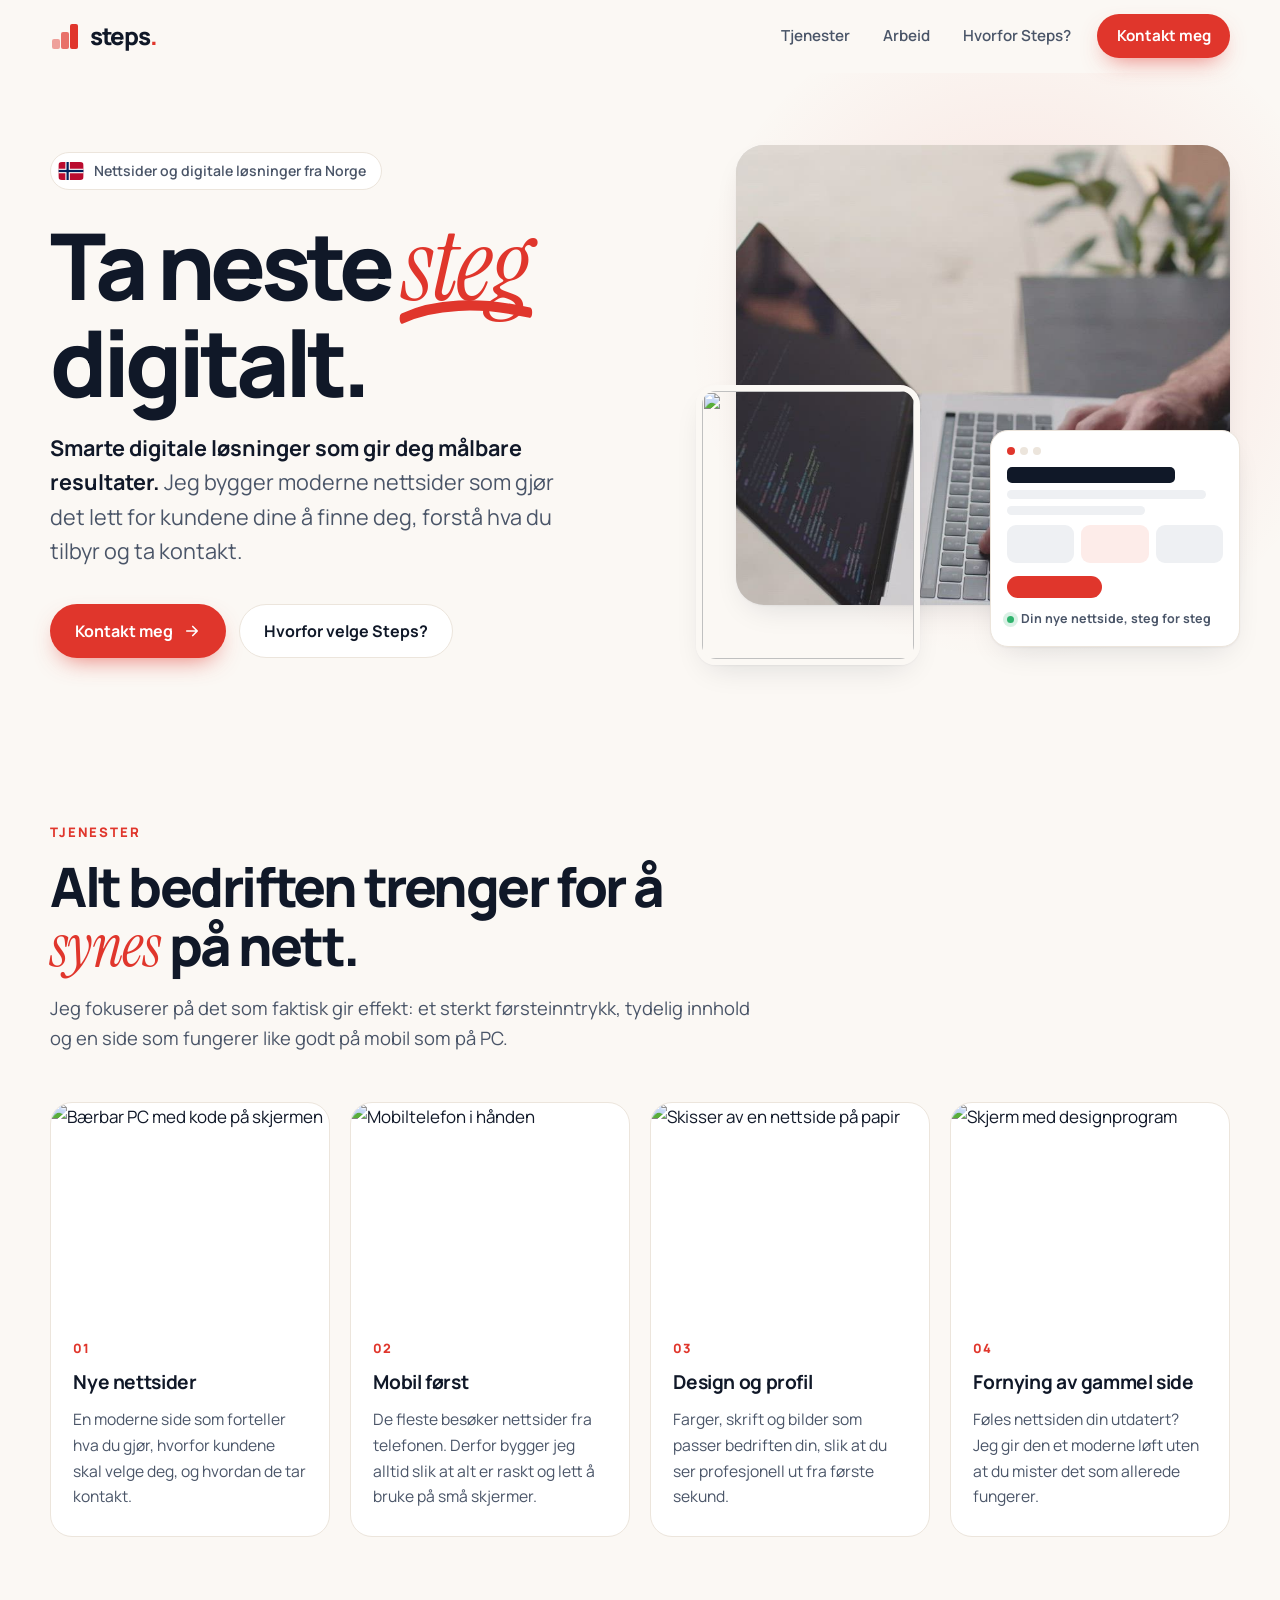
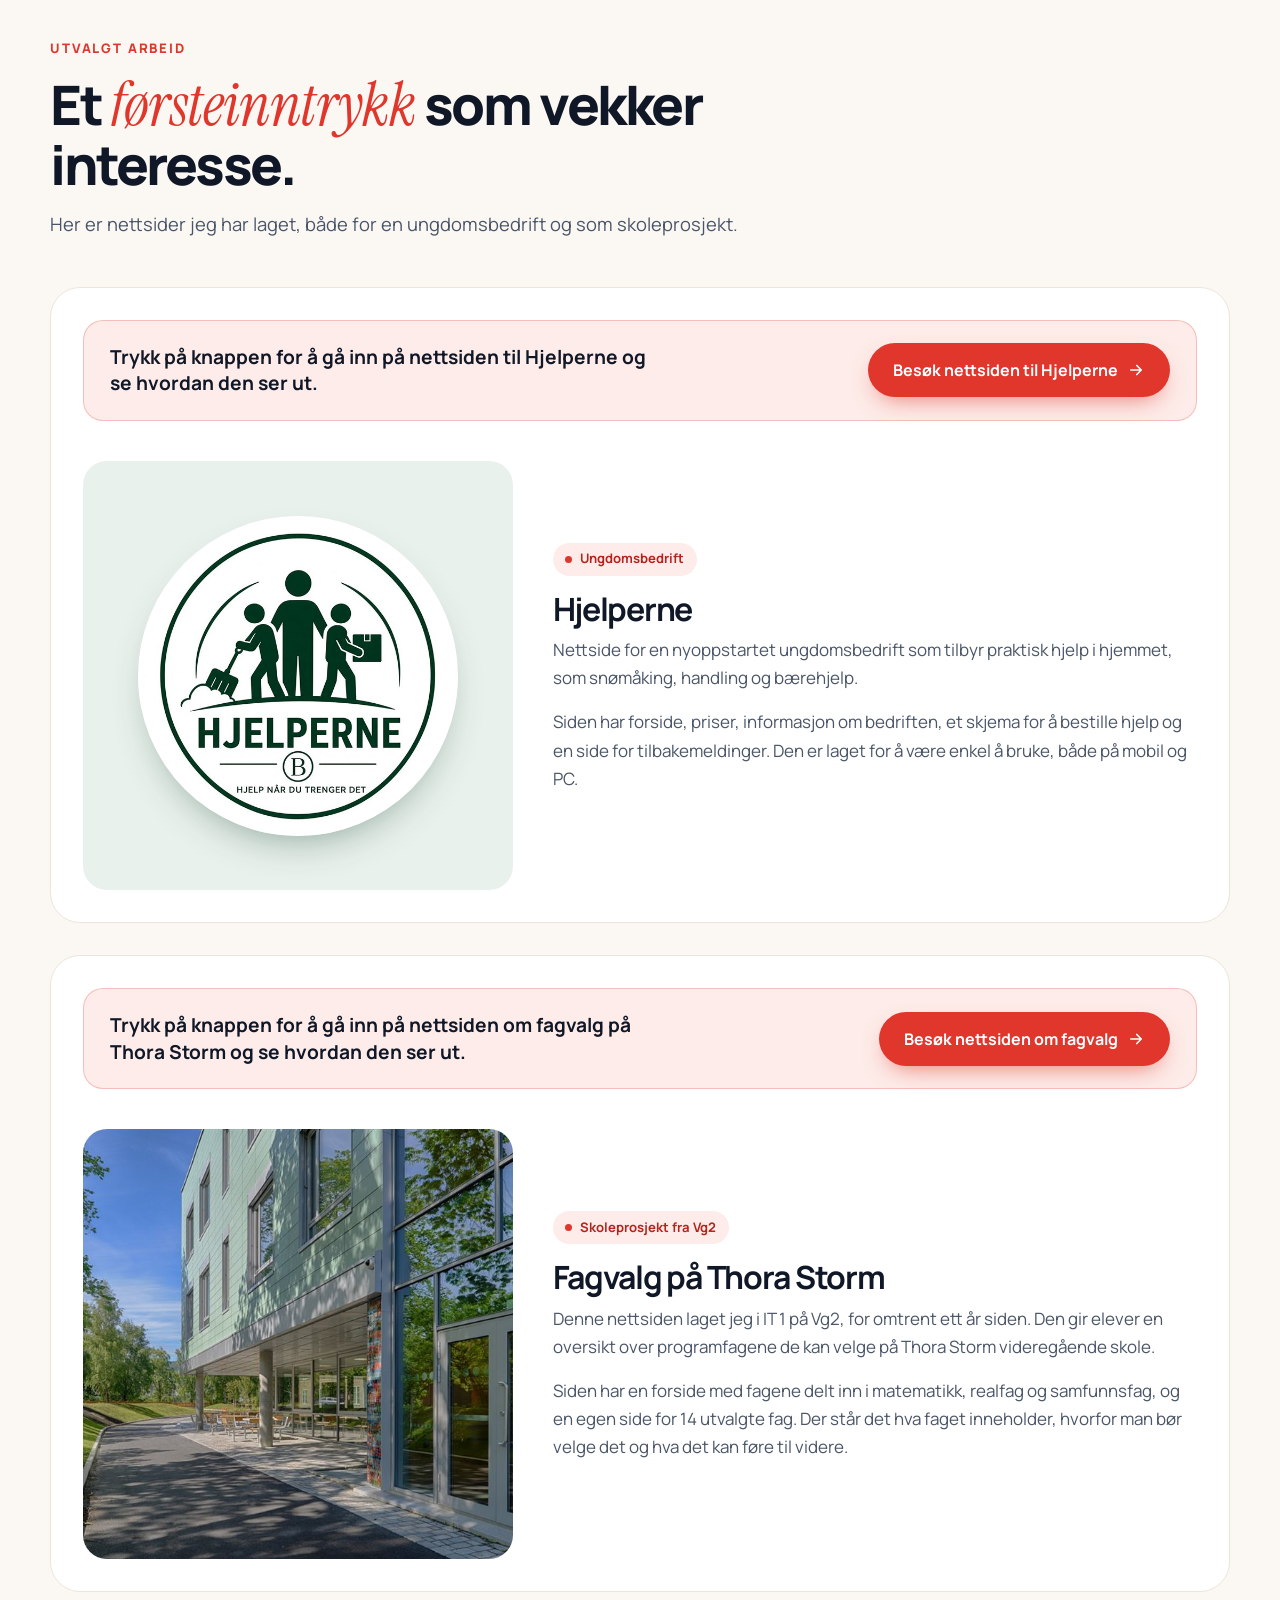
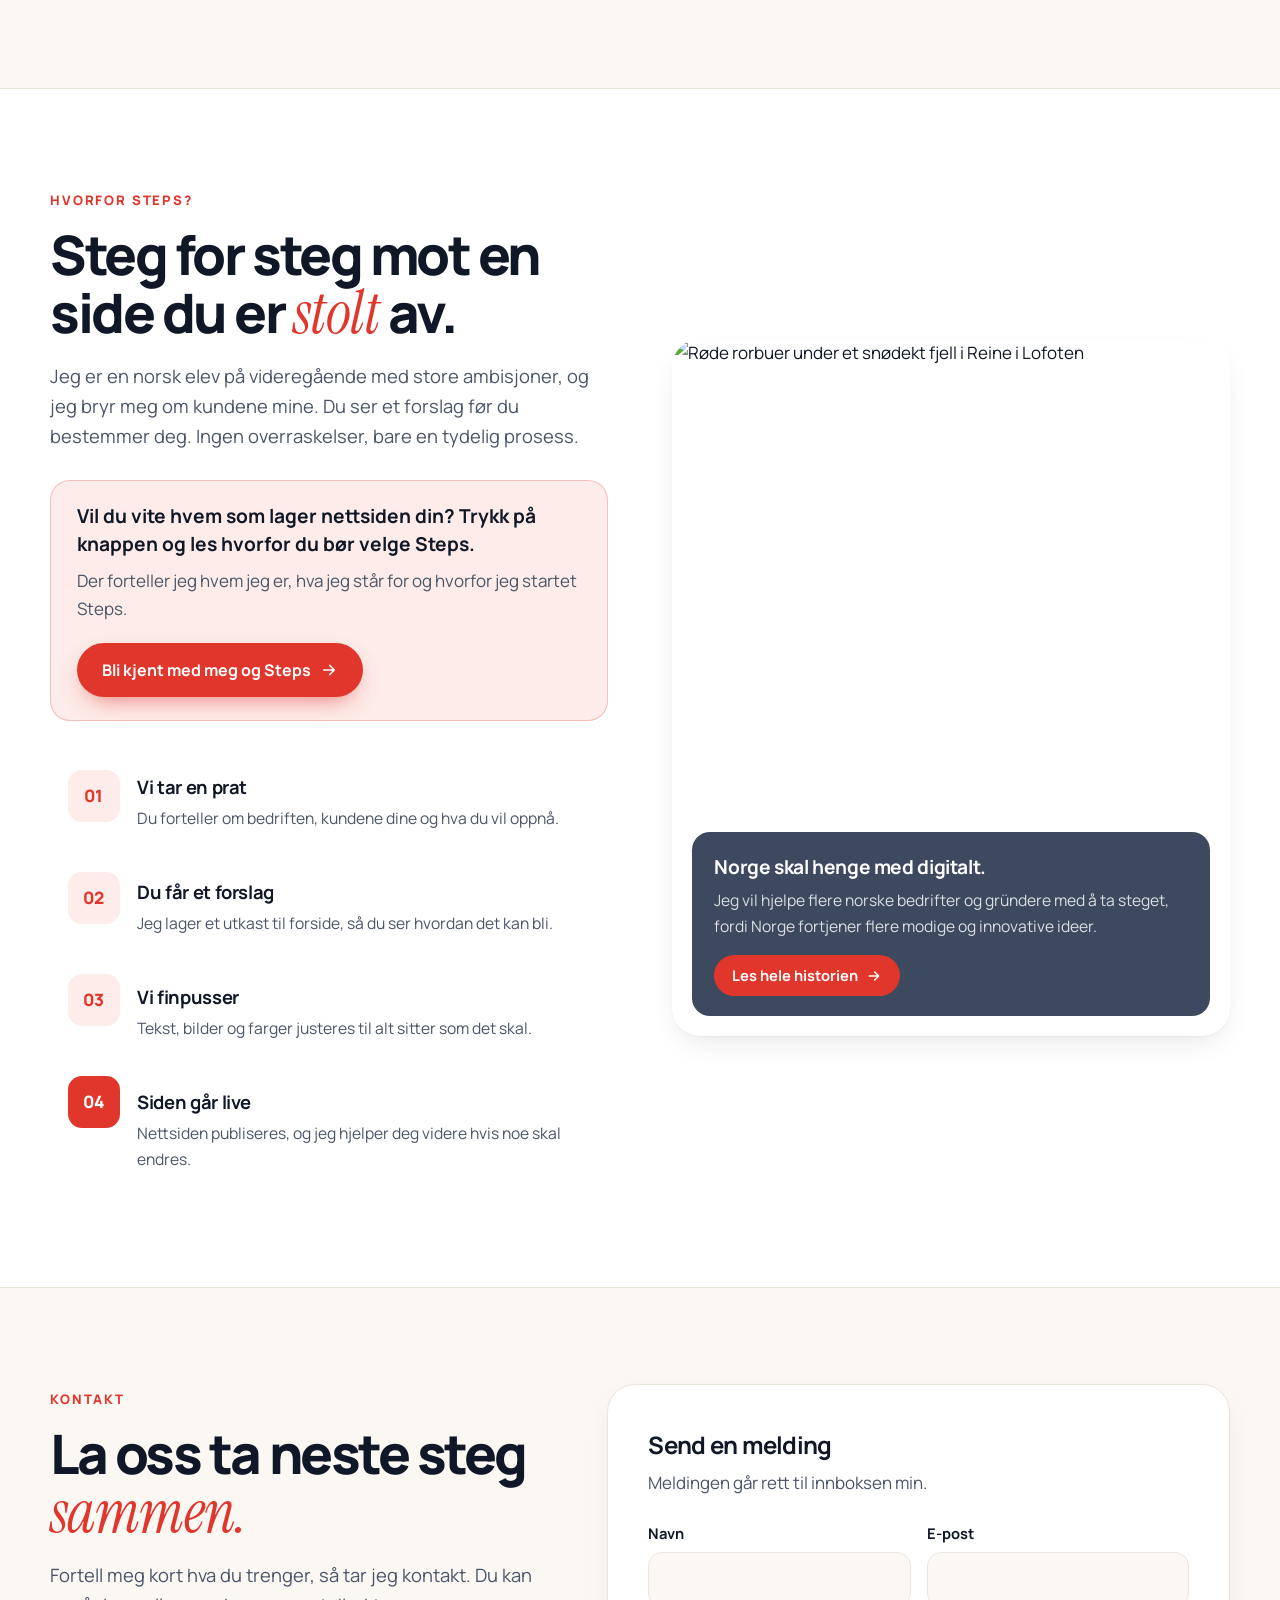
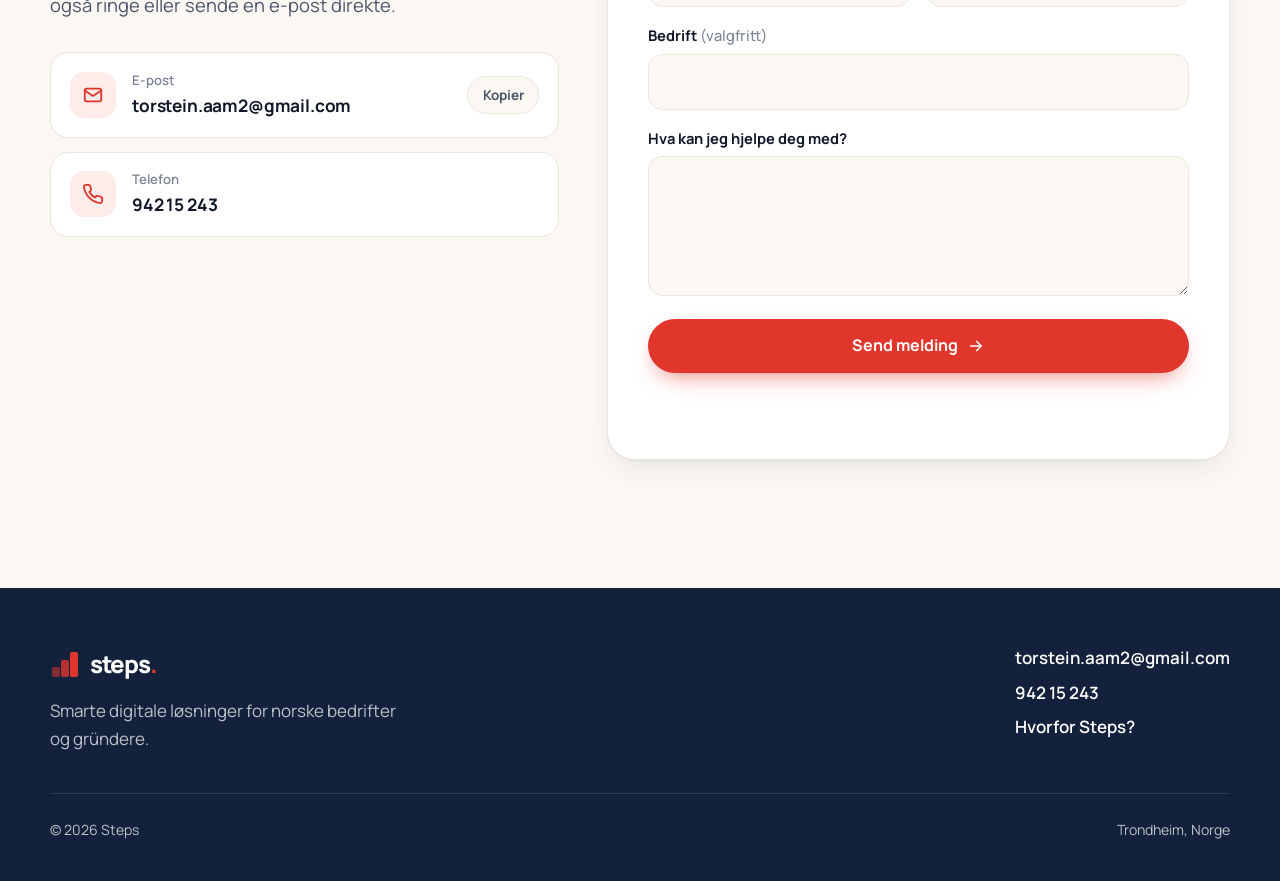
==== commit 18e27719: "Tydeligere oppfordring til hvorfor.html Co-authored-by: Cursor <cursoragent@cursor.com>" ====
--- a/index.html
+++ b/index.html
@@ -176,10 +176,14 @@
           <span class="overtittel">Hvorfor Steps?</span>
           <h2>Steg for steg mot en side du er <span class="serif rod">stolt</span> av.</h2>
           <p class="ingress">Jeg er en norsk elev på videregående med store ambisjoner, og jeg bryr meg om kundene mine. Du ser et forslag før du bestemmer deg. Ingen overraskelser, bare en tydelig prosess.</p>
-          <a class="knapp knapp--primar knapp--hvorfor" href="hvorfor.html">
-            Bli kjent med meg og Steps
-            <svg viewBox="0 0 24 24" fill="none" stroke="currentColor" stroke-width="2.2" stroke-linecap="round" stroke-linejoin="round" aria-hidden="true"><path d="M5 12h14M13 6l6 6-6 6"/></svg>
-          </a>
+          <div class="hvorfor-oppfordring">
+            <p><strong>Vil du vite hvem som lager nettsiden din? Trykk på knappen og les hvorfor du bør velge Steps.</strong></p>
+            <p>Der forteller jeg hvem jeg er, hva jeg står for og hvorfor jeg startet Steps.</p>
+            <a class="knapp knapp--primar" href="hvorfor.html">
+              Bli kjent med meg og Steps
+              <svg viewBox="0 0 24 24" fill="none" stroke="currentColor" stroke-width="2.2" stroke-linecap="round" stroke-linejoin="round" aria-hidden="true"><path d="M5 12h14M13 6l6 6-6 6"/></svg>
+            </a>
+          </div>
           <ol class="steg-liste">
             <li class="steg">
               <span class="steg-nr">01</span>
--- a/styles.css
+++ b/styles.css
@@ -317,7 +317,16 @@
 .steg:nth-child(4) .steg-nr { transform: translateY(-9px); background: var(--accent); color: #fff; }
 .steg h3 { margin: 0.1rem 0 0.25rem; font-size: 1.15rem; letter-spacing: -0.02em; }
 .steg p { margin: 0; color: var(--ink-2); font-size: 0.98rem; }
-.knapp--hvorfor { margin-top: 1.75rem; }
+.hvorfor-oppfordring {
+  margin-top: 1.75rem;
+  padding: 1.4rem 1.6rem;
+  border-radius: 20px;
+  background: var(--accent-soft);
+  border: 1.5px solid rgba(224, 54, 44, 0.25);
+}
+.hvorfor-oppfordring p { margin: 0 0 0.5rem; color: var(--ink-2); }
+.hvorfor-oppfordring p strong { color: var(--ink); font-size: 1.2rem; line-height: 1.4; }
+.hvorfor-oppfordring .knapp { margin-top: 0.75rem; }
 .hvorfor-bilde {
   position: relative;
   display: block;
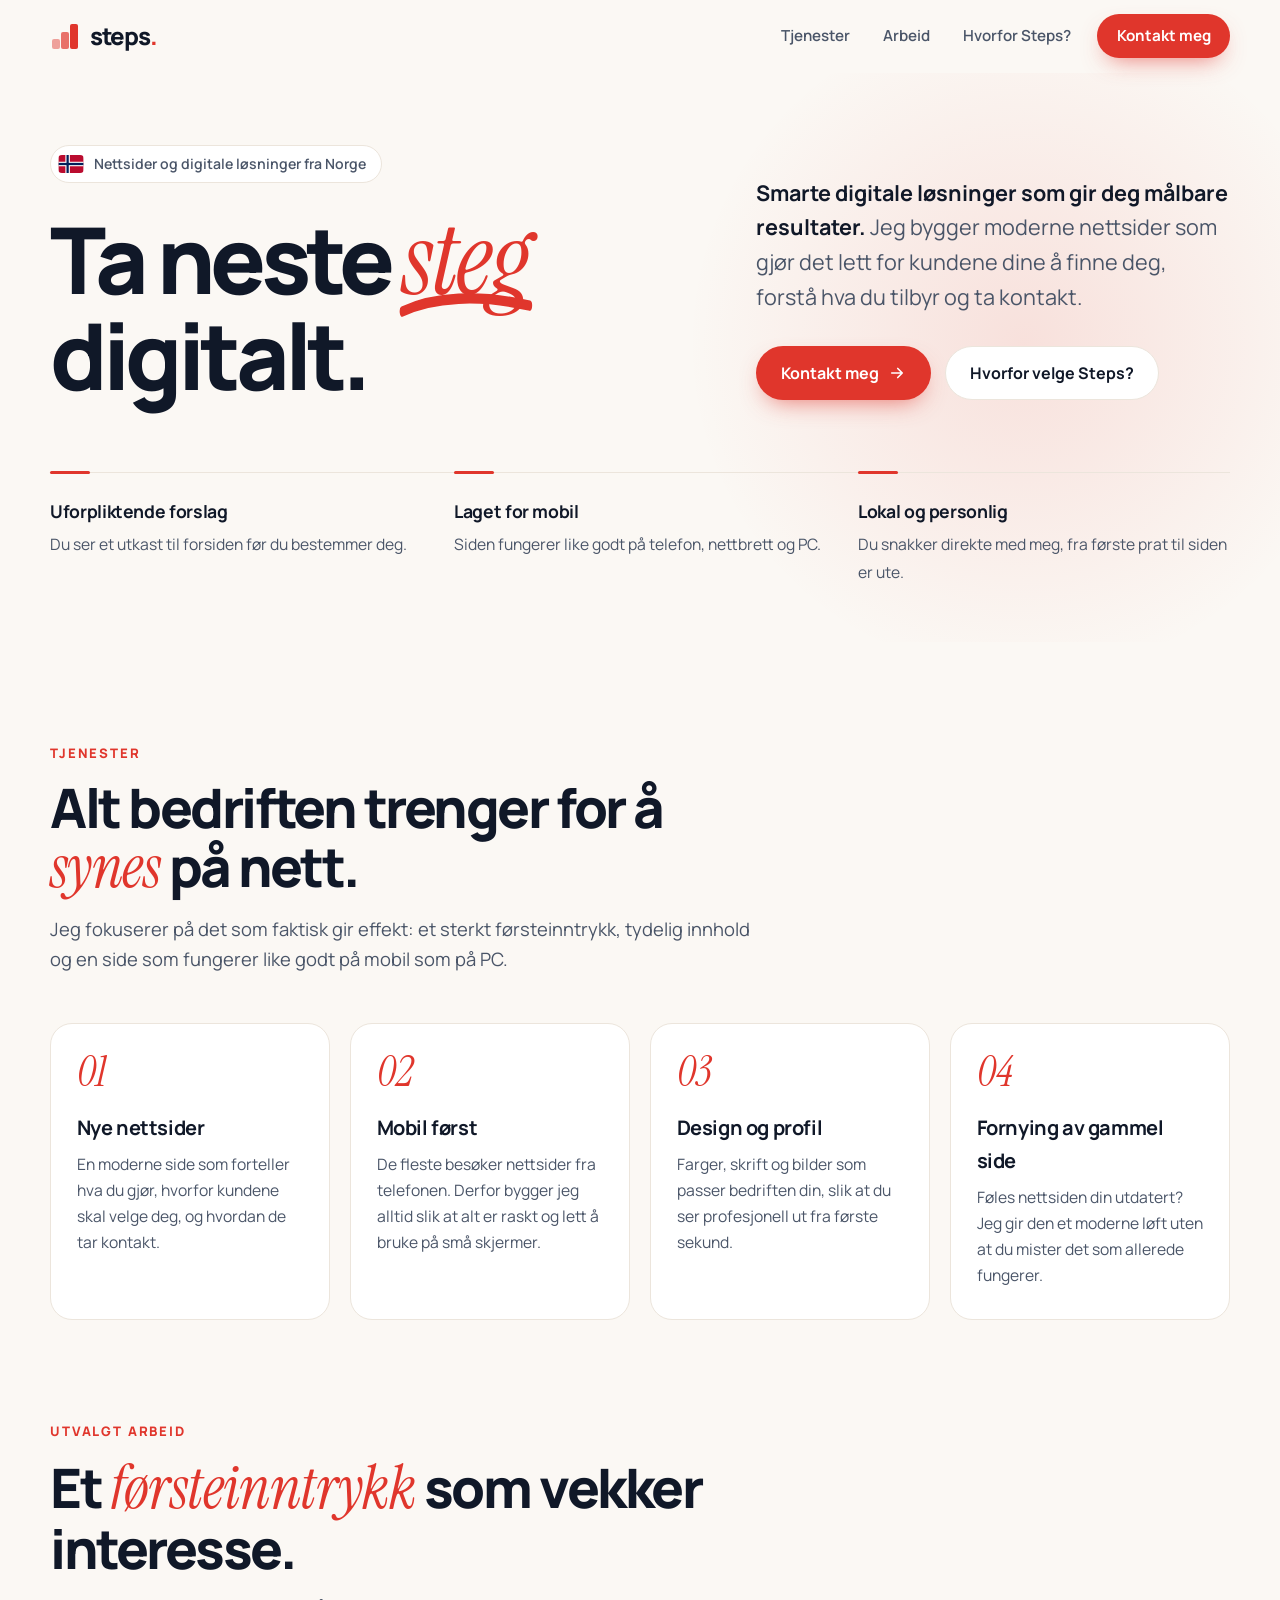
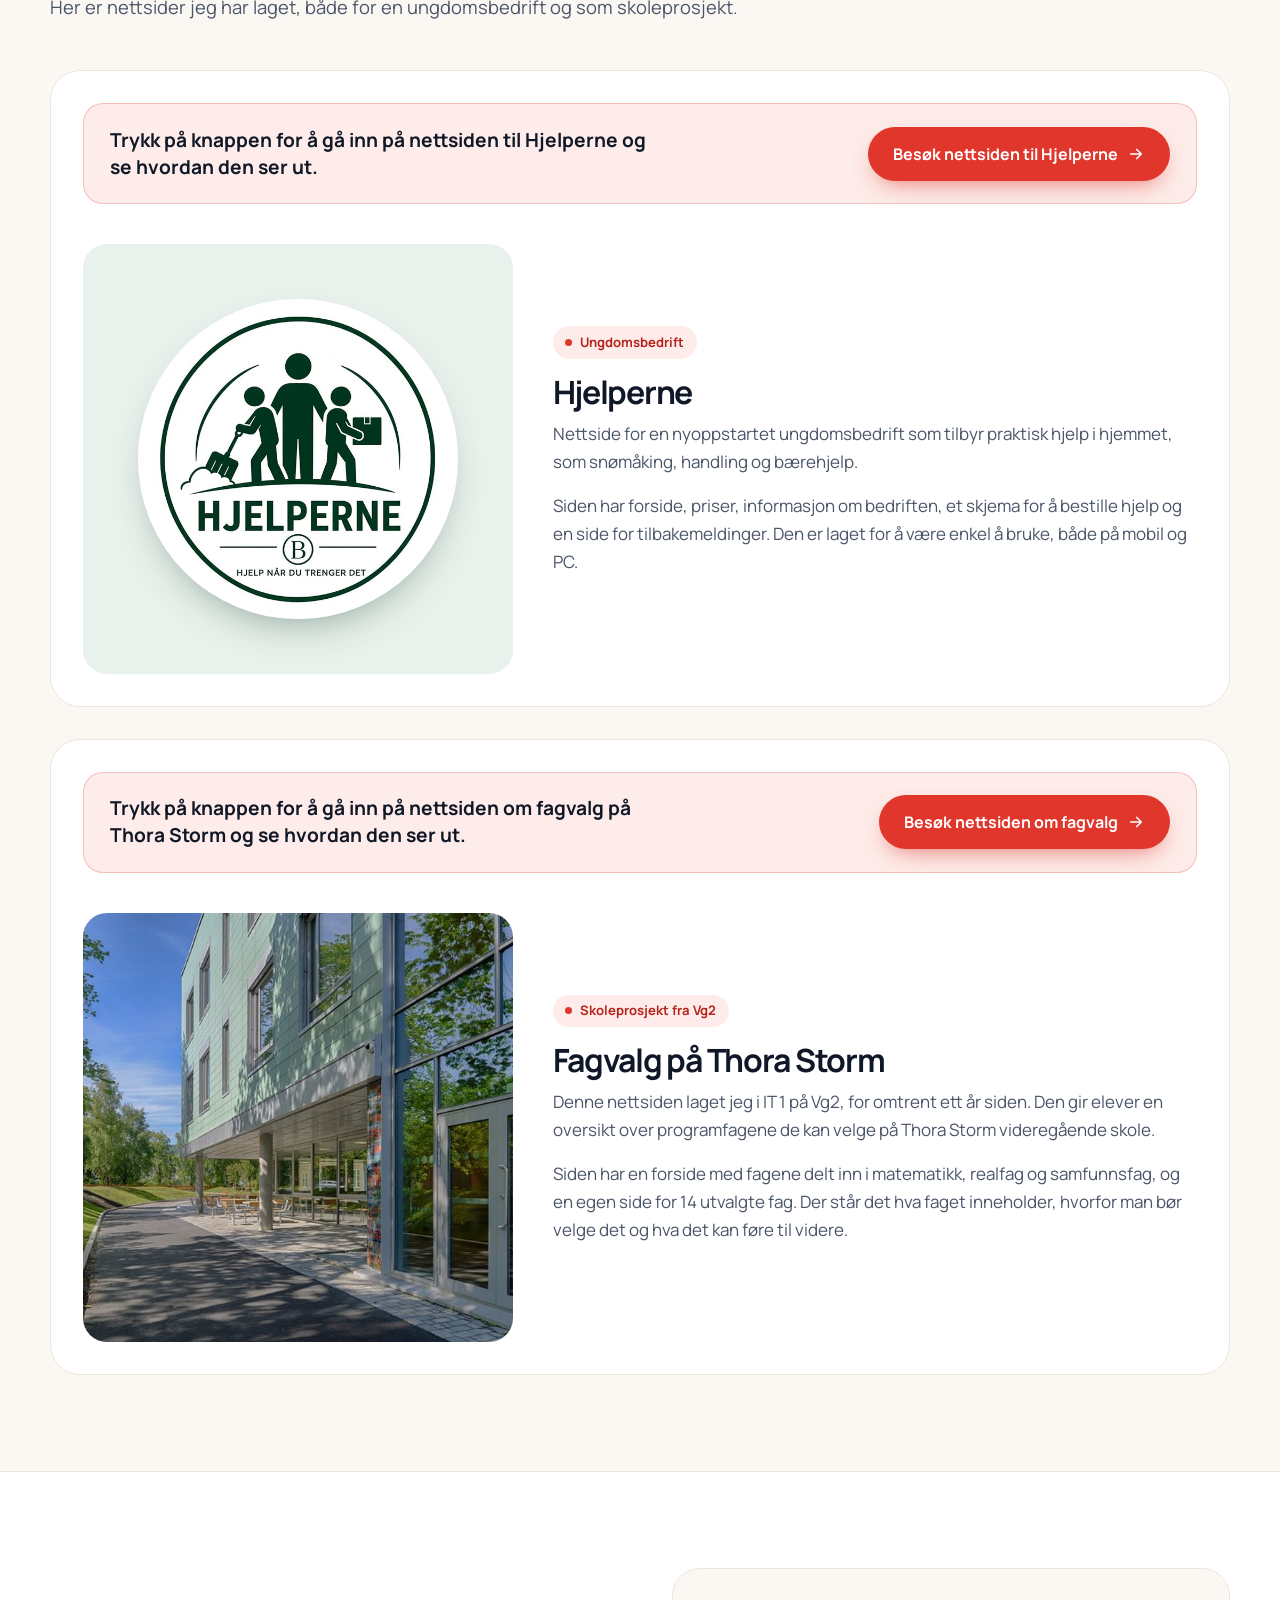
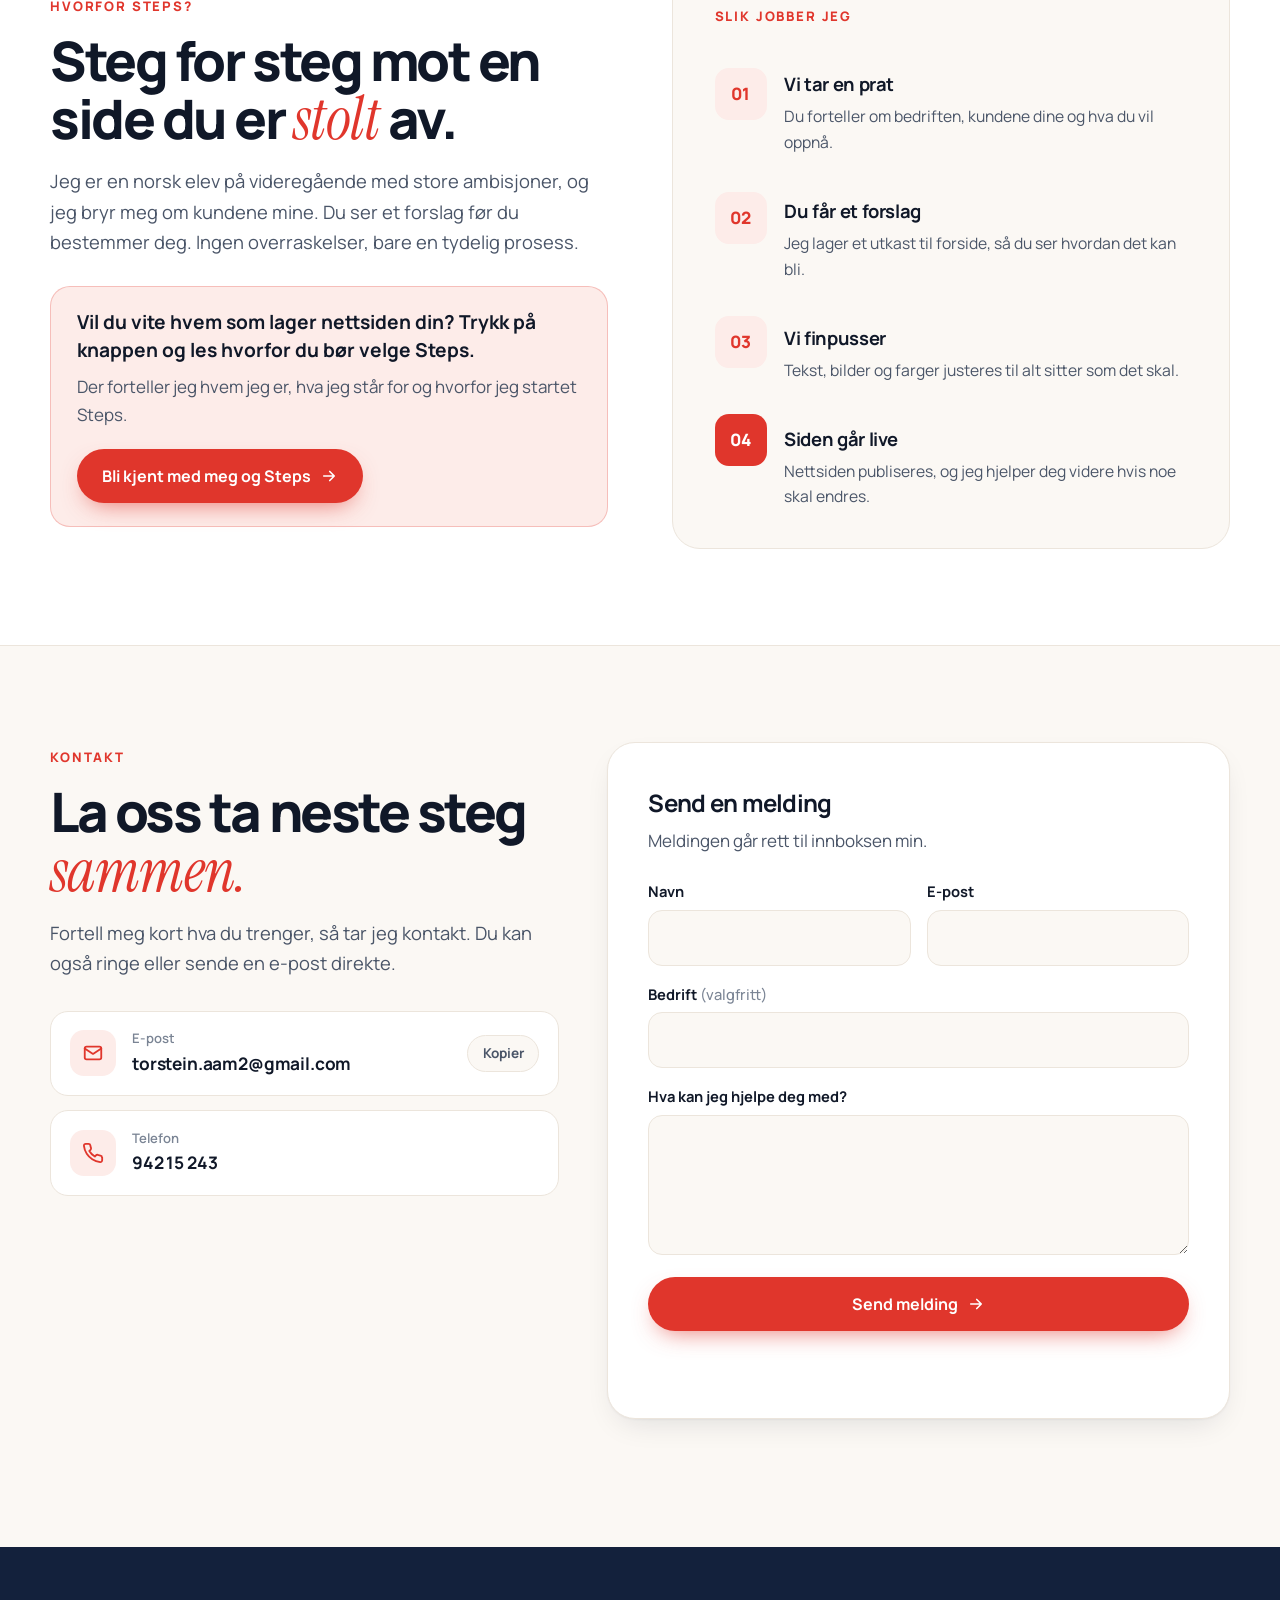
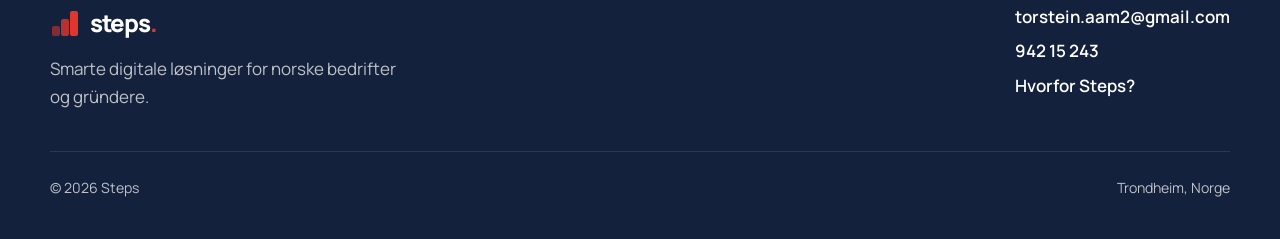
==== commit f1dfed0c: "Mer profesjonelt uttrykk: fjern stockbilder og video, nytt oppsett Co-authored-by: Cursor <cursorage" ====
--- a/index.html
+++ b/index.html
@@ -6,6 +6,13 @@
   <title>Steps – Digitale løsninger som tar bedriften din videre</title>
   <meta name="description" content="Steps lager moderne, mobilvennlige nettsider for norske bedrifter og gründere. Gjennomtenkte digitale løsninger som gir synlige resultater.">
   <meta name="theme-color" content="#fbf8f4">
+  <meta property="og:type" content="website">
+  <meta property="og:locale" content="nb_NO">
+  <meta property="og:site_name" content="Steps">
+  <meta property="og:title" content="Steps – Ta neste steg digitalt">
+  <meta property="og:description" content="Moderne, mobilvennlige nettsider for norske bedrifter og gründere. Du ser et uforpliktende forslag før du bestemmer deg.">
+  <meta property="og:url" content="https://steps-digital.github.io/">
+  <meta property="og:image" content="https://steps-digital.github.io/bilder/deling.jpg">
   <link rel="icon" href="data:image/svg+xml,%3Csvg xmlns='http://www.w3.org/2000/svg' viewBox='0 0 30 30'%3E%3Crect x='2' y='18' width='8' height='10' rx='2' fill='%23e0362c' opacity='.45'/%3E%3Crect x='11' y='11' width='8' height='17' rx='2' fill='%23e0362c' opacity='.7'/%3E%3Crect x='20' y='3' width='8' height='25' rx='2' fill='%23e0362c'/%3E%3C/svg%3E">
   <link rel="preconnect" href="https://fonts.googleapis.com">
   <link rel="preconnect" href="https://fonts.gstatic.com" crossorigin>
@@ -35,48 +42,37 @@
 
   <main>
     <section class="hero">
-      <div class="wrap hero-grid">
-        <div>
-          <span class="etikett">
-            <svg class="flagg" viewBox="0 0 22 16" aria-hidden="true">
-              <rect width="22" height="16" fill="#ba0c2f"/>
-              <rect x="6" width="4" height="16" fill="#fff"/>
-              <rect y="6" width="22" height="4" fill="#fff"/>
-              <rect x="7" width="2" height="16" fill="#00205b"/>
-              <rect y="7" width="22" height="2" fill="#00205b"/>
-            </svg>
-            Nettsider og digitale løsninger fra Norge
-          </span>
-          <h1>Ta neste <span class="understrek"><span class="serif rod">steg</span><svg viewBox="0 0 200 20" preserveAspectRatio="none" aria-hidden="true"><path d="M3 14 C 50 4, 120 2, 197 10"/></svg></span> digitalt.</h1>
-          <p class="slagord"><strong>Smarte digitale løsninger som gir deg målbare resultater.</strong> Jeg bygger moderne nettsider som gjør det lett for kundene dine å finne deg, forstå hva du tilbyr og ta kontakt.</p>
-          <div class="handlinger">
-            <a class="knapp knapp--primar" href="#kontakt">
-              Kontakt meg
-              <svg viewBox="0 0 24 24" fill="none" stroke="currentColor" stroke-width="2.2" stroke-linecap="round" stroke-linejoin="round" aria-hidden="true"><path d="M5 12h14M13 6l6 6-6 6"/></svg>
-            </a>
-            <a class="knapp knapp--sekundar" href="hvorfor.html">Hvorfor velge Steps?</a>
-          </div>
-        </div>
-
-        <div class="hero-visuell" aria-hidden="true">
-          <div class="hero-video">
-            <video autoplay muted loop playsinline preload="metadata" poster="bilder/video-1735.jpg">
-              <source src="bilder/video-1735.mp4" type="video/mp4">
-            </video>
-          </div>
-          <div class="hero-bilde">
-            <img src="https://images.unsplash.com/photo-1600880292203-757bb62b4baf?auto=format&fit=crop&w=600&q=75" alt="">
-          </div>
-          <div class="hero-kort">
-            <div class="mock-topp"><span></span><span></span><span></span></div>
-            <div class="mock-blokk tittel"></div>
-            <div class="mock-blokk b1"></div>
-            <div class="mock-blokk b2"></div>
-            <div class="mock-rad"><div class="mock-blokk"></div><div class="mock-blokk"></div><div class="mock-blokk"></div></div>
-            <div class="mock-knapp"></div>
-            <p class="mock-tekst">Din nye nettside, steg for steg</p>
-          </div>
-        </div>
+      <div class="wrap">
+        <div class="hero-grid">
+          <div>
+            <span class="etikett">
+              <svg class="flagg" viewBox="0 0 22 16" aria-hidden="true">
+                <rect width="22" height="16" fill="#ba0c2f"/>
+                <rect x="6" width="4" height="16" fill="#fff"/>
+                <rect y="6" width="22" height="4" fill="#fff"/>
+                <rect x="7" width="2" height="16" fill="#00205b"/>
+                <rect y="7" width="22" height="2" fill="#00205b"/>
+              </svg>
+              Nettsider og digitale løsninger fra Norge
+            </span>
+            <h1>Ta neste <span class="understrek"><span class="serif rod">steg</span><svg viewBox="0 0 200 20" preserveAspectRatio="none" aria-hidden="true"><path d="M3 14 C 50 4, 120 2, 197 10"/></svg></span> digitalt.</h1>
+          </div>
+          <div class="hero-tekst">
+            <p class="slagord"><strong>Smarte digitale løsninger som gir deg målbare resultater.</strong> Jeg bygger moderne nettsider som gjør det lett for kundene dine å finne deg, forstå hva du tilbyr og ta kontakt.</p>
+            <div class="handlinger">
+              <a class="knapp knapp--primar" href="#kontakt">
+                Kontakt meg
+                <svg viewBox="0 0 24 24" fill="none" stroke="currentColor" stroke-width="2.2" stroke-linecap="round" stroke-linejoin="round" aria-hidden="true"><path d="M5 12h14M13 6l6 6-6 6"/></svg>
+              </a>
+              <a class="knapp knapp--sekundar" href="hvorfor.html">Hvorfor velge Steps?</a>
+            </div>
+          </div>
+        </div>
+        <ul class="fakta">
+          <li><strong>Uforpliktende forslag</strong><span>Du ser et utkast til forsiden før du bestemmer deg.</span></li>
+          <li><strong>Laget for mobil</strong><span>Siden fungerer like godt på telefon, nettbrett og PC.</span></li>
+          <li><strong>Lokal og personlig</strong><span>Du snakker direkte med meg, fra første prat til siden er ute.</span></li>
+        </ul>
       </div>
     </section>
 
@@ -89,36 +85,24 @@
         </div>
         <div class="tjenester">
           <article class="tjeneste vis">
-            <div class="tjeneste-bilde"><img src="https://images.unsplash.com/photo-1498050108023-c5249f4df085?auto=format&fit=crop&w=700&q=75" alt="Bærbar PC med kode på skjermen" loading="lazy"></div>
-            <div class="tjeneste-tekst">
-              <span class="nr">01</span>
-              <h3>Nye nettsider</h3>
-              <p>En moderne side som forteller hva du gjør, hvorfor kundene skal velge deg, og hvordan de tar kontakt.</p>
-            </div>
+            <span class="nr">01</span>
+            <h3>Nye nettsider</h3>
+            <p>En moderne side som forteller hva du gjør, hvorfor kundene skal velge deg, og hvordan de tar kontakt.</p>
           </article>
           <article class="tjeneste vis forsink-1">
-            <div class="tjeneste-bilde"><img src="https://images.unsplash.com/photo-1512941937669-90a1b58e7e9c?auto=format&fit=crop&w=700&q=75" alt="Mobiltelefon i hånden" loading="lazy"></div>
-            <div class="tjeneste-tekst">
-              <span class="nr">02</span>
-              <h3>Mobil først</h3>
-              <p>De fleste besøker nettsider fra telefonen. Derfor bygger jeg alltid slik at alt er raskt og lett å bruke på små skjermer.</p>
-            </div>
+            <span class="nr">02</span>
+            <h3>Mobil først</h3>
+            <p>De fleste besøker nettsider fra telefonen. Derfor bygger jeg alltid slik at alt er raskt og lett å bruke på små skjermer.</p>
           </article>
           <article class="tjeneste vis forsink-2">
-            <div class="tjeneste-bilde"><img src="https://images.unsplash.com/photo-1581291518857-4e27b48ff24e?auto=format&fit=crop&w=700&q=75" alt="Skisser av en nettside på papir" loading="lazy"></div>
-            <div class="tjeneste-tekst">
-              <span class="nr">03</span>
-              <h3>Design og profil</h3>
-              <p>Farger, skrift og bilder som passer bedriften din, slik at du ser profesjonell ut fra første sekund.</p>
-            </div>
+            <span class="nr">03</span>
+            <h3>Design og profil</h3>
+            <p>Farger, skrift og bilder som passer bedriften din, slik at du ser profesjonell ut fra første sekund.</p>
           </article>
           <article class="tjeneste vis forsink-3">
-            <div class="tjeneste-bilde"><img src="https://images.unsplash.com/photo-1559028012-481c04fa702d?auto=format&fit=crop&w=700&q=75" alt="Skjerm med designprogram" loading="lazy"></div>
-            <div class="tjeneste-tekst">
-              <span class="nr">04</span>
-              <h3>Fornying av gammel side</h3>
-              <p>Føles nettsiden din utdatert? Jeg gir den et moderne løft uten at du mister det som allerede fungerer.</p>
-            </div>
+            <span class="nr">04</span>
+            <h3>Fornying av gammel side</h3>
+            <p>Føles nettsiden din utdatert? Jeg gir den et moderne løft uten at du mister det som allerede fungerer.</p>
           </article>
         </div>
       </div>
@@ -184,6 +168,9 @@
               <svg viewBox="0 0 24 24" fill="none" stroke="currentColor" stroke-width="2.2" stroke-linecap="round" stroke-linejoin="round" aria-hidden="true"><path d="M5 12h14M13 6l6 6-6 6"/></svg>
             </a>
           </div>
+        </div>
+        <div class="steg-kort vis forsink-1">
+          <span class="overtittel">Slik jobber jeg</span>
           <ol class="steg-liste">
             <li class="steg">
               <span class="steg-nr">01</span>
@@ -203,14 +190,6 @@
             </li>
           </ol>
         </div>
-        <a class="hvorfor-bilde vis forsink-1" href="hvorfor.html">
-          <img src="https://images.unsplash.com/photo-1705963035628-26a6a9cde008?auto=format&fit=crop&w=1000&q=75" alt="Røde rorbuer under et snødekt fjell i Reine i Lofoten" loading="lazy">
-          <span class="hvorfor-bildetekst">
-            <strong>Norge skal henge med digitalt.</strong>
-            Jeg vil hjelpe flere norske bedrifter og gründere med å ta steget, fordi Norge fortjener flere modige og innovative ideer.
-            <span class="les-mer">Les hele historien <svg viewBox="0 0 24 24" fill="none" stroke="currentColor" stroke-width="2.2" stroke-linecap="round" stroke-linejoin="round" aria-hidden="true"><path d="M5 12h14M13 6l6 6-6 6"/></svg></span>
-          </span>
-        </a>
       </div>
     </section>
 
--- a/styles.css
+++ b/styles.css
@@ -129,10 +129,26 @@
 .hero-grid {
   position: relative;
   display: grid;
-  grid-template-columns: 1.05fr 0.95fr;
-  gap: 3.5rem;
-  align-items: center;
-}
+  grid-template-columns: 1.15fr 0.85fr;
+  gap: 2rem 4rem;
+  align-items: end;
+}
+.hero h1, .side-hero h1 { margin-bottom: 0; }
+.hero-tekst .slagord { margin-bottom: 2rem; }
+.fakta {
+  position: relative;
+  list-style: none;
+  margin: 4.5rem 0 0;
+  padding: 0;
+  display: grid;
+  grid-template-columns: repeat(3, 1fr);
+  gap: 2rem;
+  border-top: 1px solid var(--line);
+}
+.fakta li { padding-top: 1.5rem; position: relative; }
+.fakta li::before { content: ""; position: absolute; top: -2px; left: 0; width: 2.5rem; height: 3px; border-radius: 3px; background: var(--accent); }
+.fakta strong { display: block; font-size: 1.1rem; letter-spacing: -0.02em; margin-bottom: 0.25rem; }
+.fakta span { color: var(--ink-2); font-size: 0.98rem; }
 .etikett {
   display: inline-flex;
   align-items: center;
@@ -189,63 +205,6 @@
 }
 .slagord strong { color: var(--ink); font-weight: 700; }
 .handlinger { display: flex; flex-wrap: wrap; gap: 0.85rem; align-items: center; }
-.hero-visuell { position: relative; min-height: 520px; }
-.hero-video {
-  position: absolute;
-  inset: 0 0 60px 40px;
-  border-radius: 28px;
-  overflow: hidden;
-  box-shadow: var(--shadow);
-  background: #ddd;
-}
-.hero-video video { width: 100%; height: 100%; object-fit: cover; }
-.hero-bilde {
-  position: absolute;
-  left: 0;
-  bottom: 0;
-  width: 42%;
-  aspect-ratio: 4 / 5;
-  border-radius: 20px;
-  overflow: hidden;
-  border: 6px solid var(--bg);
-  box-shadow: var(--shadow);
-  animation: svev 7s ease-in-out infinite;
-}
-.hero-bilde img { width: 100%; height: 100%; object-fit: cover; }
-.hero-kort {
-  position: absolute;
-  right: -10px;
-  bottom: 18px;
-  width: 250px;
-  background: var(--surface);
-  border-radius: 18px;
-  padding: 1rem;
-  box-shadow: var(--shadow);
-  border: 1px solid var(--line);
-  animation: svev 7s 1.5s ease-in-out infinite;
-}
-@keyframes svev { 0%, 100% { transform: translateY(0); } 50% { transform: translateY(-10px); } }
-
-/* Animert nettlesermockup som bygger en side */
-.mock-topp { display: flex; gap: 5px; margin-bottom: 0.75rem; }
-.mock-topp span { width: 8px; height: 8px; border-radius: 50%; background: var(--line); }
-.mock-topp span:first-child { background: var(--accent); }
-.mock-blokk { height: 9px; border-radius: 5px; background: #eef0f3; margin-bottom: 7px; transform-origin: left; animation: bygg 4.8s ease-in-out infinite; }
-.mock-blokk.tittel { height: 16px; width: 78%; background: var(--ink); }
-.mock-blokk.b1 { width: 92%; animation-delay: 0.25s; }
-.mock-blokk.b2 { width: 64%; animation-delay: 0.5s; }
-.mock-rad { display: flex; gap: 7px; margin-top: 10px; }
-.mock-rad .mock-blokk { height: 38px; flex: 1; border-radius: 9px; animation-delay: 0.8s; }
-.mock-rad .mock-blokk:nth-child(2) { animation-delay: 1s; background: var(--accent-soft); }
-.mock-rad .mock-blokk:nth-child(3) { animation-delay: 1.2s; }
-.mock-knapp { margin-top: 6px; height: 22px; width: 44%; border-radius: 999px; background: var(--accent); transform-origin: left; animation: bygg 4.8s 1.4s ease-in-out infinite; }
-.mock-tekst { margin: 0.7rem 0 0; font-size: 0.78rem; font-weight: 700; color: var(--ink-2); display: flex; align-items: center; gap: 0.45rem; }
-.mock-tekst::before { content: ""; width: 7px; height: 7px; border-radius: 50%; background: #2fb36d; box-shadow: 0 0 0 4px rgba(47, 179, 109, 0.18); }
-@keyframes bygg {
-  0% { transform: scaleX(0); opacity: 0; }
-  14%, 82% { transform: scaleX(1); opacity: 1; }
-  100% { transform: scaleX(1); opacity: 0; }
-}
 
 /* Seksjoner */
 .seksjon { padding: 6rem 0; }
@@ -275,24 +234,20 @@
   background: var(--surface);
   border: 1px solid var(--line);
   border-radius: var(--radius);
-  overflow: hidden;
-  display: flex;
-  flex-direction: column;
-  transition: transform 0.3s, box-shadow 0.3s;
-}
-.tjeneste:hover { transform: translateY(-6px); box-shadow: var(--shadow); }
-.tjeneste-bilde { aspect-ratio: 4 / 3; overflow: hidden; }
-.tjeneste-bilde img { width: 100%; height: 100%; object-fit: cover; transition: transform 0.6s; }
-.tjeneste:hover .tjeneste-bilde img { transform: scale(1.06); }
-.tjeneste-tekst { padding: 1.4rem 1.4rem 1.6rem; }
-.tjeneste .nr { font-size: 0.8rem; font-weight: 800; color: var(--accent); letter-spacing: 0.08em; }
-.tjeneste h3 { font-size: 1.2rem; letter-spacing: -0.02em; margin: 0.35rem 0 0.5rem; }
+  padding: 1.75rem 1.6rem 1.9rem;
+  transition: transform 0.3s, box-shadow 0.3s, border-color 0.3s;
+}
+.tjeneste:hover { transform: translateY(-4px); box-shadow: var(--shadow); border-color: transparent; }
+.tjeneste .nr { font-family: var(--serif); font-style: italic; font-size: 2.6rem; line-height: 1; color: var(--accent); }
+.tjeneste h3 { font-size: 1.25rem; letter-spacing: -0.02em; margin: 1.1rem 0 0.5rem; }
 .tjeneste p { margin: 0; color: var(--ink-2); font-size: 0.98rem; }
 
 /* Steg for steg */
 .prosess { background: var(--surface); border-block: 1px solid var(--line); }
 .prosess-grid { display: grid; grid-template-columns: 1fr 1fr; gap: 4rem; align-items: center; }
-.steg-liste { list-style: none; margin: 2rem 0 0; padding: 0; display: grid; gap: 0.5rem; }
+.steg-kort { background: var(--bg); border: 1px solid var(--line); border-radius: 28px; padding: 2rem 1.5rem 1.25rem; }
+.steg-kort .overtittel { padding-left: 1.1rem; }
+.steg-liste { list-style: none; margin: 0.5rem 0 0; padding: 0; display: grid; gap: 0.25rem; }
 .steg {
   display: grid;
   grid-template-columns: 3.25rem 1fr;
@@ -301,7 +256,7 @@
   border-radius: 18px;
   transition: background 0.25s;
 }
-.steg:hover { background: var(--bg); }
+.steg:hover { background: var(--surface); }
 .steg-nr {
   width: 3.25rem;
   height: 3.25rem;
@@ -327,49 +282,6 @@
 .hvorfor-oppfordring p { margin: 0 0 0.5rem; color: var(--ink-2); }
 .hvorfor-oppfordring p strong { color: var(--ink); font-size: 1.2rem; line-height: 1.4; }
 .hvorfor-oppfordring .knapp { margin-top: 0.75rem; }
-.hvorfor-bilde {
-  position: relative;
-  display: block;
-  margin: 0;
-  border-radius: 28px;
-  overflow: hidden;
-  box-shadow: var(--shadow);
-  aspect-ratio: 4 / 5;
-  text-decoration: none;
-  transition: transform 0.3s, box-shadow 0.3s;
-}
-.hvorfor-bilde:hover { transform: translateY(-6px); box-shadow: 0 24px 48px -18px rgba(16, 24, 40, 0.35); }
-.hvorfor-bilde img { width: 100%; height: 100%; object-fit: cover; transition: transform 0.8s; }
-.hvorfor-bilde:hover img { transform: scale(1.05); }
-.hvorfor-bildetekst {
-  display: block;
-  position: absolute;
-  left: 1.25rem;
-  right: 1.25rem;
-  bottom: 1.25rem;
-  padding: 1.25rem 1.4rem;
-  border-radius: 18px;
-  background: rgba(19, 33, 60, 0.82);
-  backdrop-filter: blur(10px);
-  -webkit-backdrop-filter: blur(10px);
-  color: rgba(255, 255, 255, 0.82);
-  font-size: 0.98rem;
-}
-.hvorfor-bildetekst strong { display: block; color: #fff; font-size: 1.2rem; letter-spacing: -0.02em; margin-bottom: 0.3rem; }
-.les-mer {
-  display: inline-flex;
-  align-items: center;
-  gap: 0.5rem;
-  margin-top: 0.9rem;
-  padding: 0.55rem 1.1rem;
-  border-radius: 999px;
-  background: var(--accent);
-  color: #fff;
-  font-weight: 700;
-  font-size: 0.92rem;
-}
-.les-mer svg { width: 16px; height: 16px; transition: transform 0.2s; }
-.hvorfor-bilde:hover .les-mer svg { transform: translateX(4px); }
 
 /* Arbeid */
 .prosjekt {
@@ -429,8 +341,7 @@
   padding: 0.35rem 0.8rem;
   border-radius: 999px;
 }
-.status::before { content: ""; width: 7px; height: 7px; border-radius: 50%; background: var(--accent); animation: puls 1.8s infinite; }
-@keyframes puls { 0% { box-shadow: 0 0 0 0 rgba(224, 54, 44, 0.5); } 100% { box-shadow: 0 0 0 9px rgba(224, 54, 44, 0); } }
+.status::before { content: ""; width: 7px; height: 7px; border-radius: 50%; background: var(--accent); }
 .prosjekt h3 { font-size: 2rem; letter-spacing: -0.04em; margin: 1rem 0 0.6rem; line-height: 1.1; }
 .prosjekt p { color: var(--ink-2); margin: 0 0 1rem; }
 
@@ -520,11 +431,9 @@
 .bunn-nederst { margin-top: 2.5rem; padding-top: 1.5rem; border-top: 1px solid rgba(255, 255, 255, 0.1); font-size: 0.88rem; display: flex; flex-wrap: wrap; justify-content: space-between; gap: 0.5rem; }
 
 /* Hvorfor-siden */
-.side-hero { padding: 4rem 0 2.5rem; }
+.side-hero { padding: 4.5rem 0 3.5rem; }
 .side-hero h1 { font-size: clamp(2.8rem, 6.5vw, 5.2rem); max-width: 14ch; }
-.banner { border-radius: 32px; overflow: hidden; aspect-ratio: 21 / 8; box-shadow: var(--shadow); }
-.banner img { width: 100%; height: 100%; object-fit: cover; }
-.bildetekst-liten { font-size: 0.85rem; color: var(--ink-3); margin: 0.75rem 0 0; }
+.side-hero .slagord { margin-bottom: 0; }
 .grunner { display: grid; grid-template-columns: repeat(2, 1fr); gap: 1.25rem; }
 .grunn {
   background: var(--surface);
@@ -537,12 +446,10 @@
 .grunn .nr { font-family: var(--serif); font-style: italic; font-size: 2.6rem; line-height: 1; color: var(--accent); }
 .grunn h3 { font-size: 1.35rem; letter-spacing: -0.03em; margin: 0.8rem 0 0.5rem; }
 .grunn p { margin: 0; color: var(--ink-2); }
-.delt { display: grid; grid-template-columns: 1fr 1fr; gap: 4rem; align-items: center; }
-.delt-bilder { display: grid; grid-template-columns: 1.2fr 0.8fr; gap: 1rem; }
-.delt-bilder img { width: 100%; height: 100%; object-fit: cover; border-radius: 22px; box-shadow: var(--shadow); }
-.delt-bilder img:first-child { grid-row: span 2; aspect-ratio: 3 / 4; }
-.delt-bilder img:not(:first-child) { aspect-ratio: 1; }
-.delt p { color: var(--ink-2); font-size: 1.08rem; }
+.delt { display: grid; grid-template-columns: 0.9fr 1.1fr; gap: 1.5rem 4rem; align-items: start; }
+.delt h2 { margin: 0; }
+.delt p { color: var(--ink-2); font-size: 1.12rem; margin: 0 0 1.1rem; }
+.delt p:last-child { margin-bottom: 0; }
 .sitat {
   font-family: var(--serif);
   font-style: italic;
@@ -593,24 +500,22 @@
 
 @media (max-width: 1000px) {
   .hero-grid, .prosess-grid, .kontakt-grid, .delt { grid-template-columns: 1fr; gap: 2.5rem; }
-  .hero-visuell { min-height: 440px; }
+  .hero-grid, .delt { gap: 1.5rem; }
   .tjenester { grid-template-columns: repeat(2, 1fr); }
   .prosjekt { grid-template-columns: 1fr; padding: 1.25rem; }
   .prosjekt-logo { aspect-ratio: auto; }
   .prosjekt-logo img { width: min(100%, 240px); }
   .prosjekt-logo--foto { aspect-ratio: 3 / 2; }
   .prosjekt-logo--foto img { width: 100%; }
-  .hvorfor-bilde { aspect-ratio: 4 / 3; }
 }
 @media (max-width: 720px) {
   .meny a:not(.knapp):not(.behold) { display: none; }
   .seksjon { padding: 4.5rem 0; }
   .hero { padding-top: 2.5rem; }
-  .hero-visuell { min-height: 380px; }
-  .hero-video { inset: 0 0 50px 20px; }
-  .hero-kort { width: 210px; right: 0; }
+  .fakta { grid-template-columns: 1fr; gap: 0; margin-top: 3rem; border-top: 0; }
+  .fakta li { padding: 1.1rem 0; border-top: 1px solid var(--line); }
+  .steg-kort { padding: 1.5rem 0.75rem 0.75rem; }
   .tjenester, .grunner, .felt-rad { grid-template-columns: 1fr; }
-  .banner { aspect-ratio: 4 / 3; }
   .kopier { display: none; }
 }
 @media (prefers-reduced-motion: reduce) {
